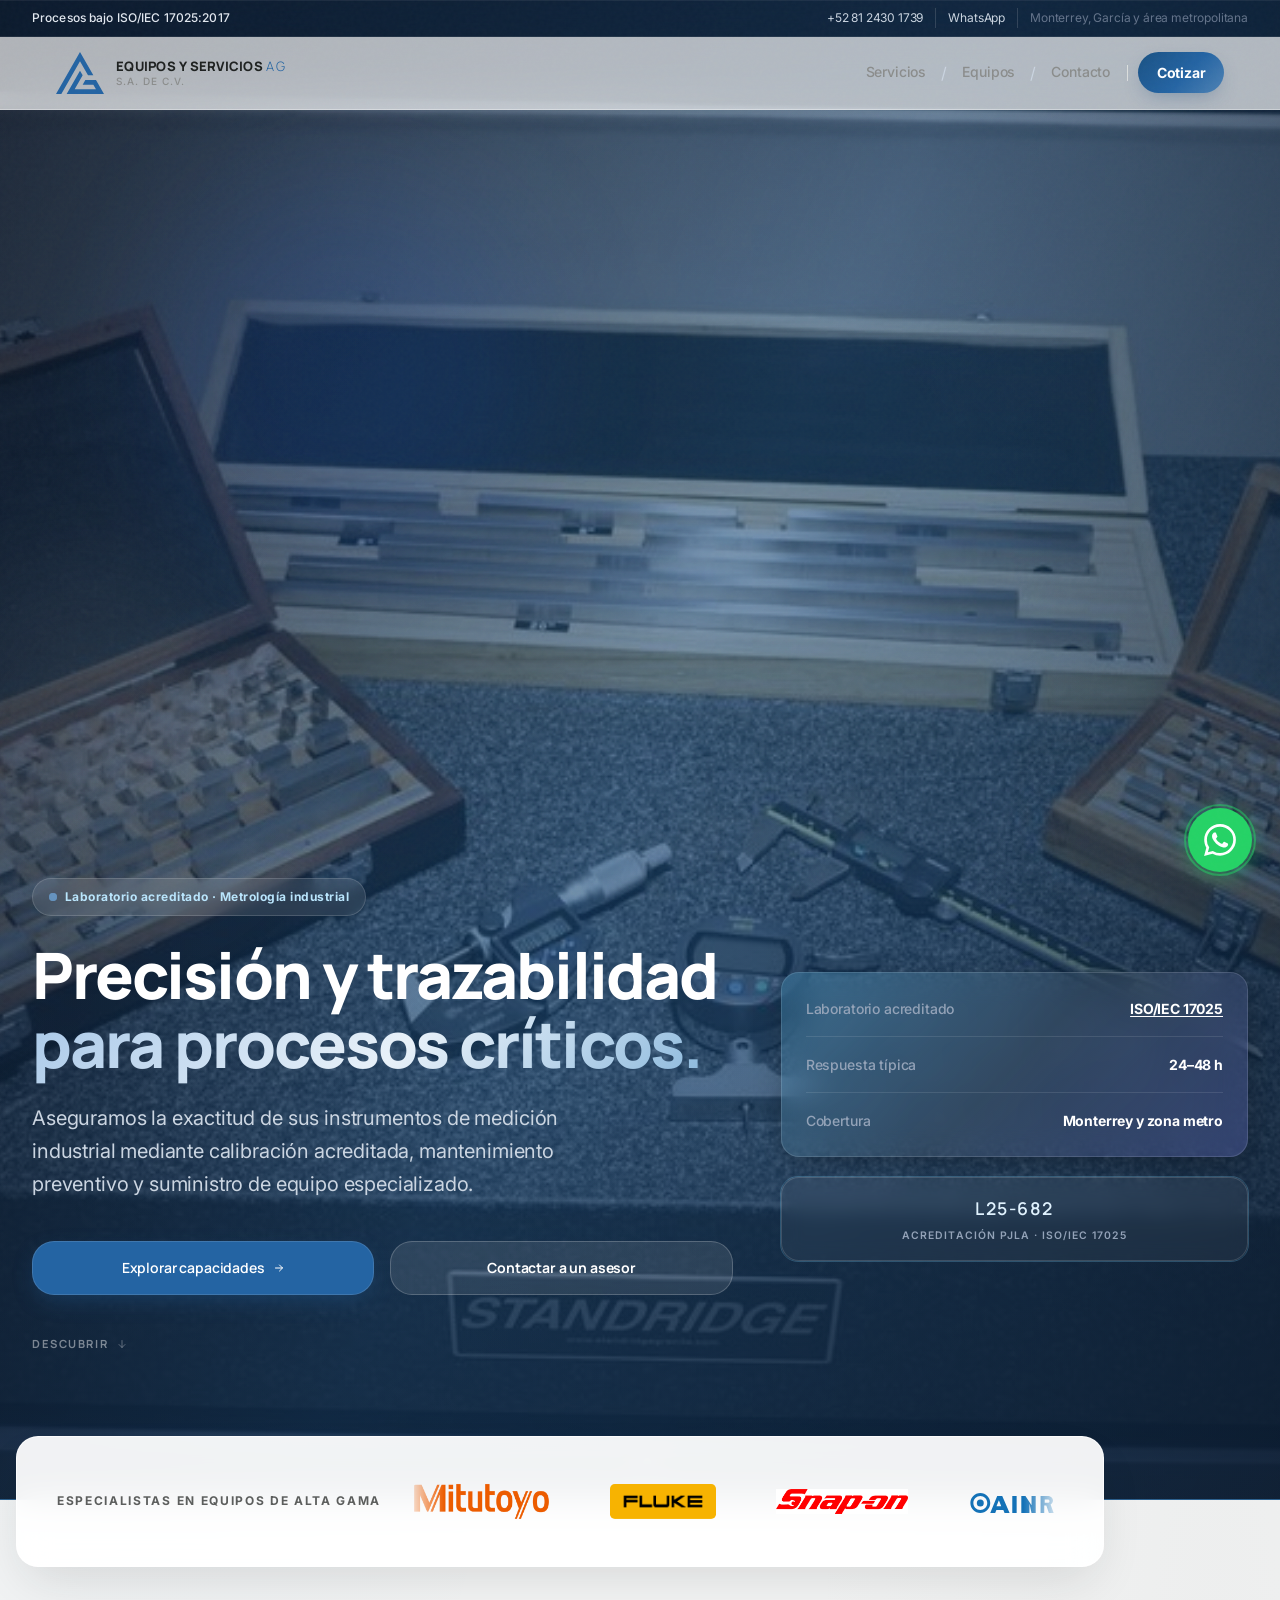
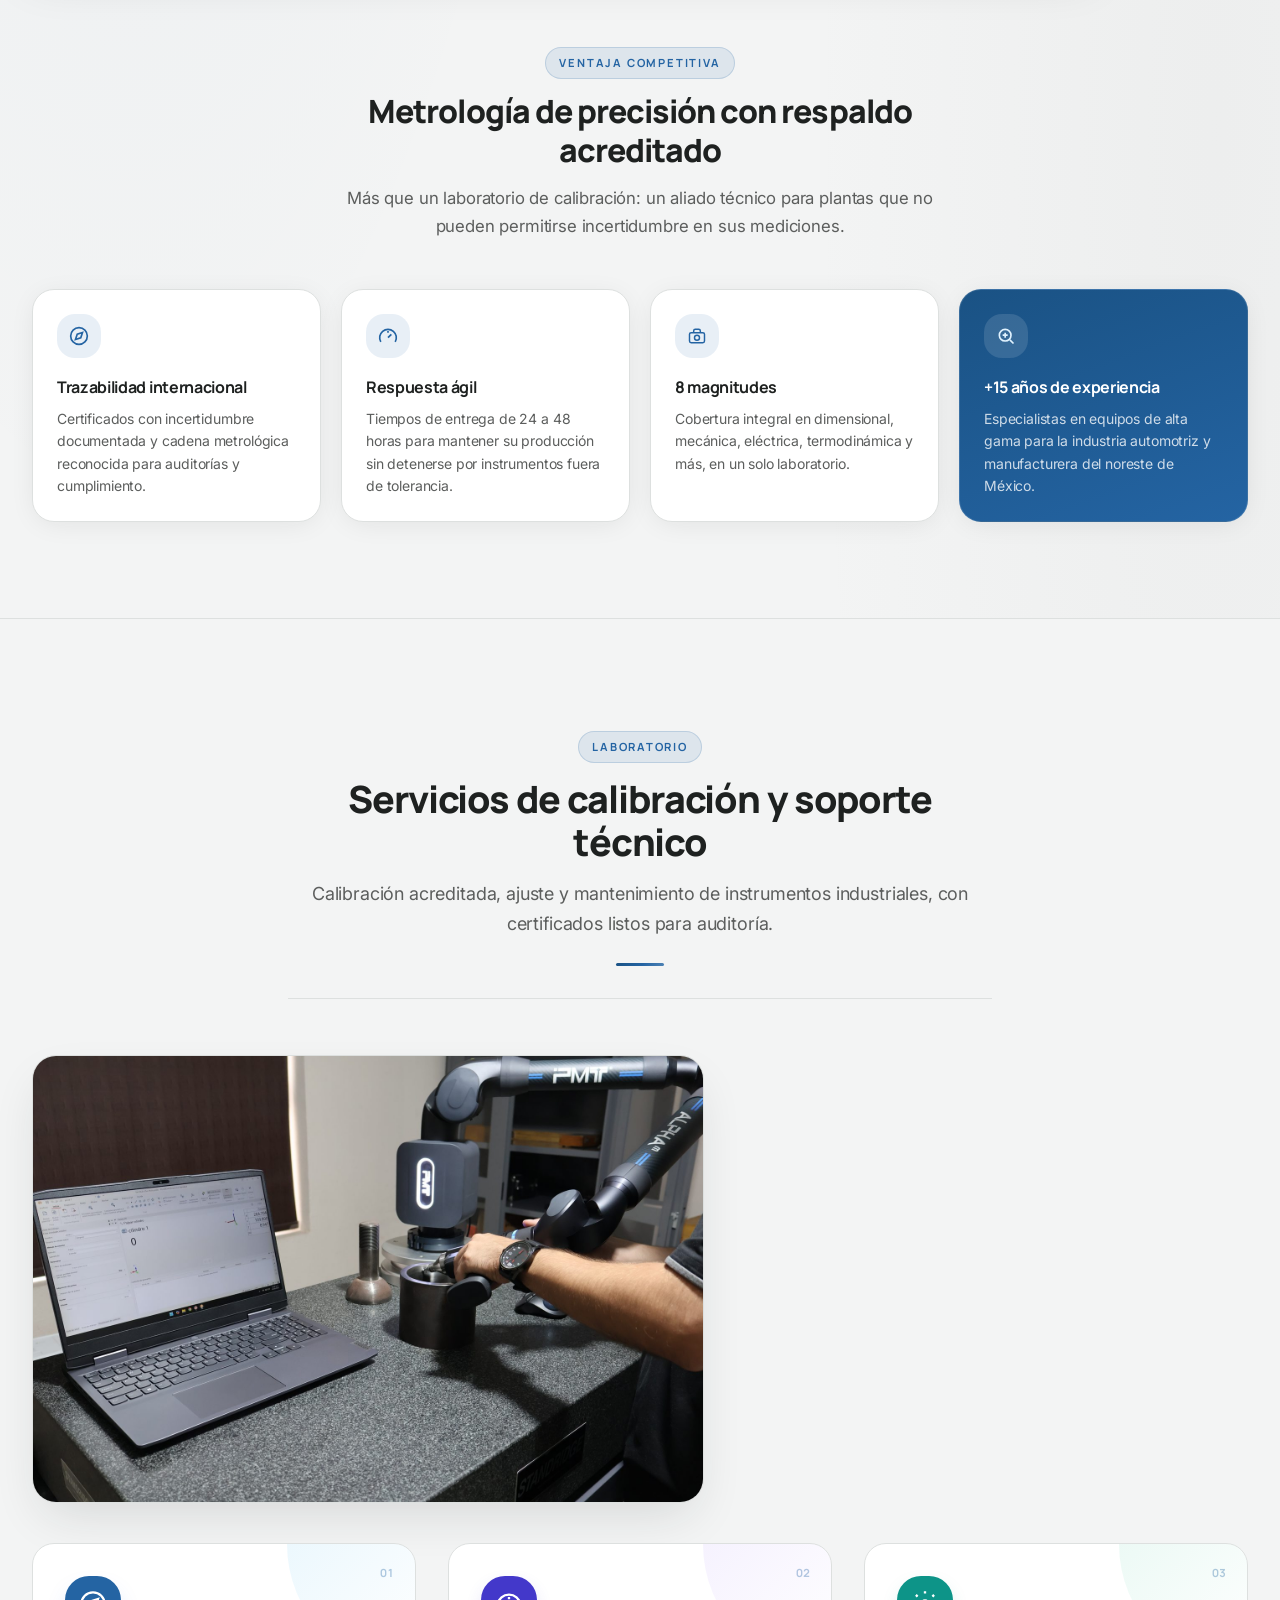
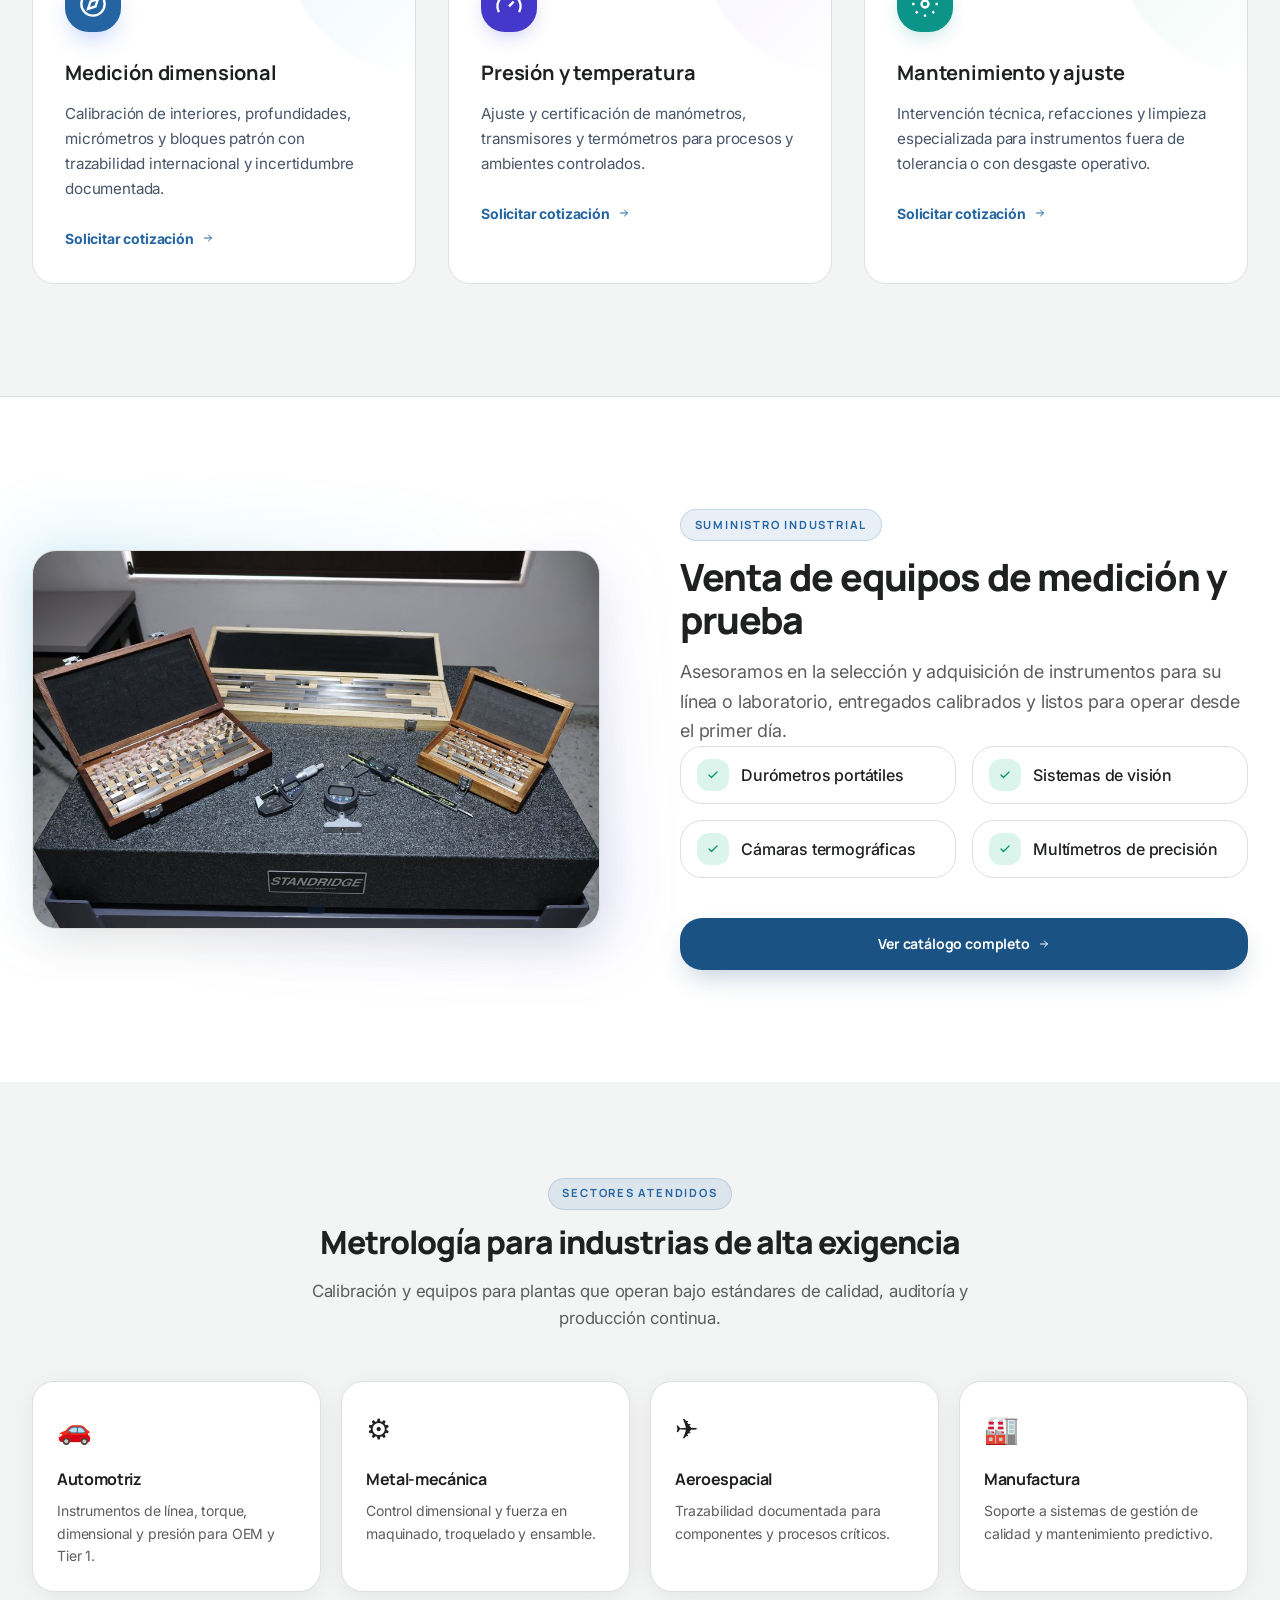
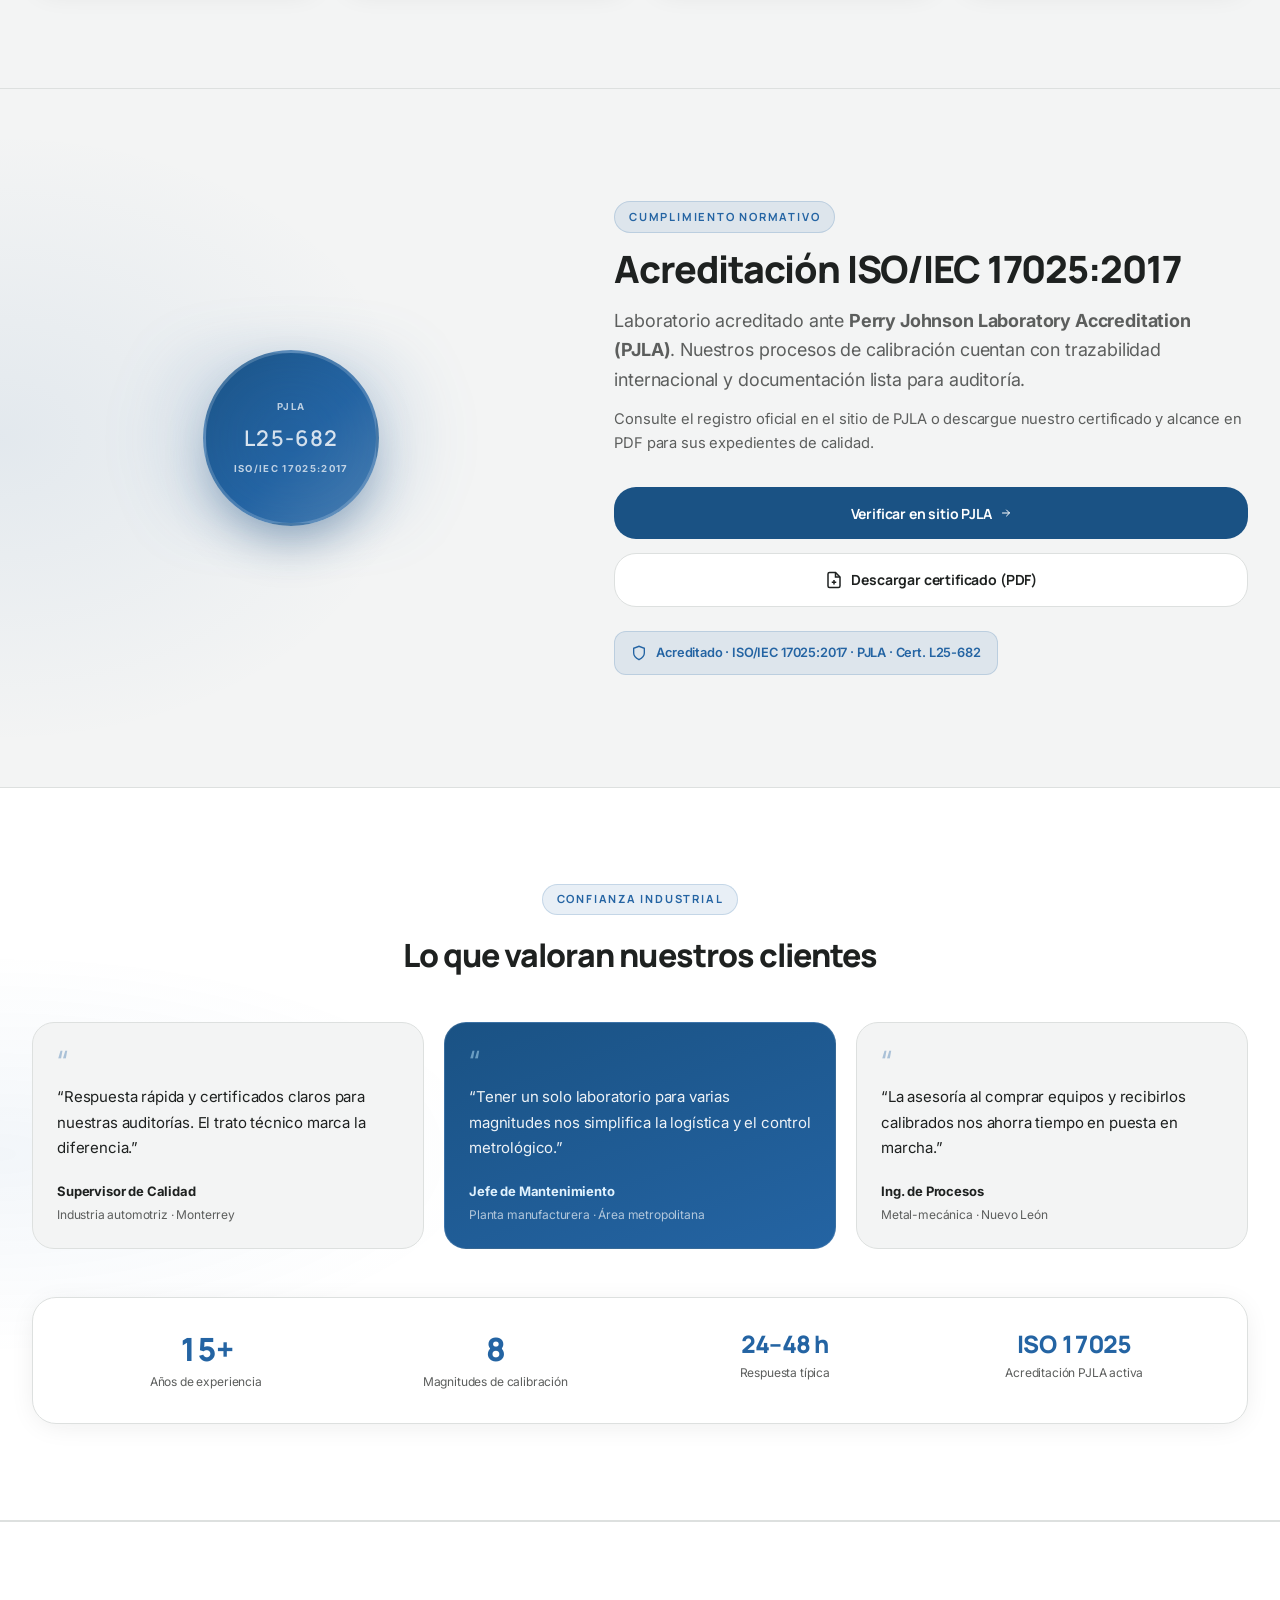
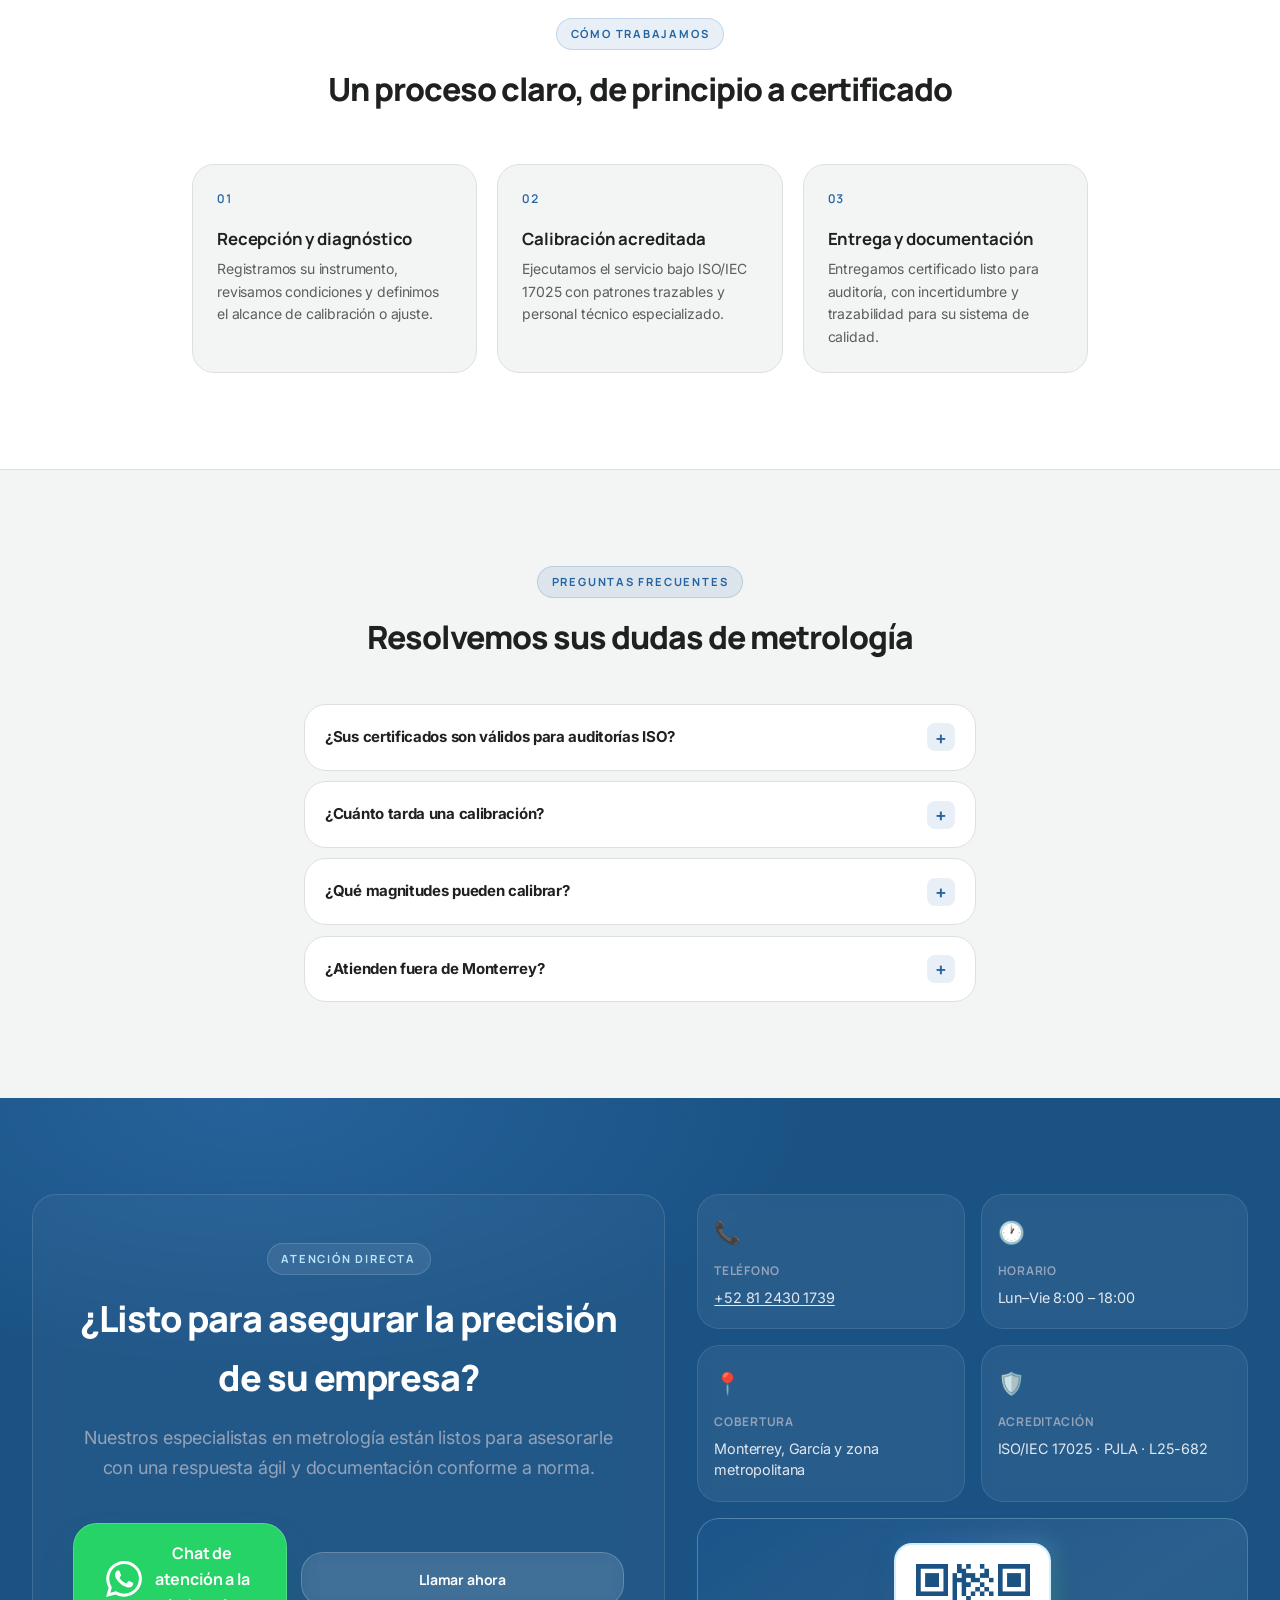
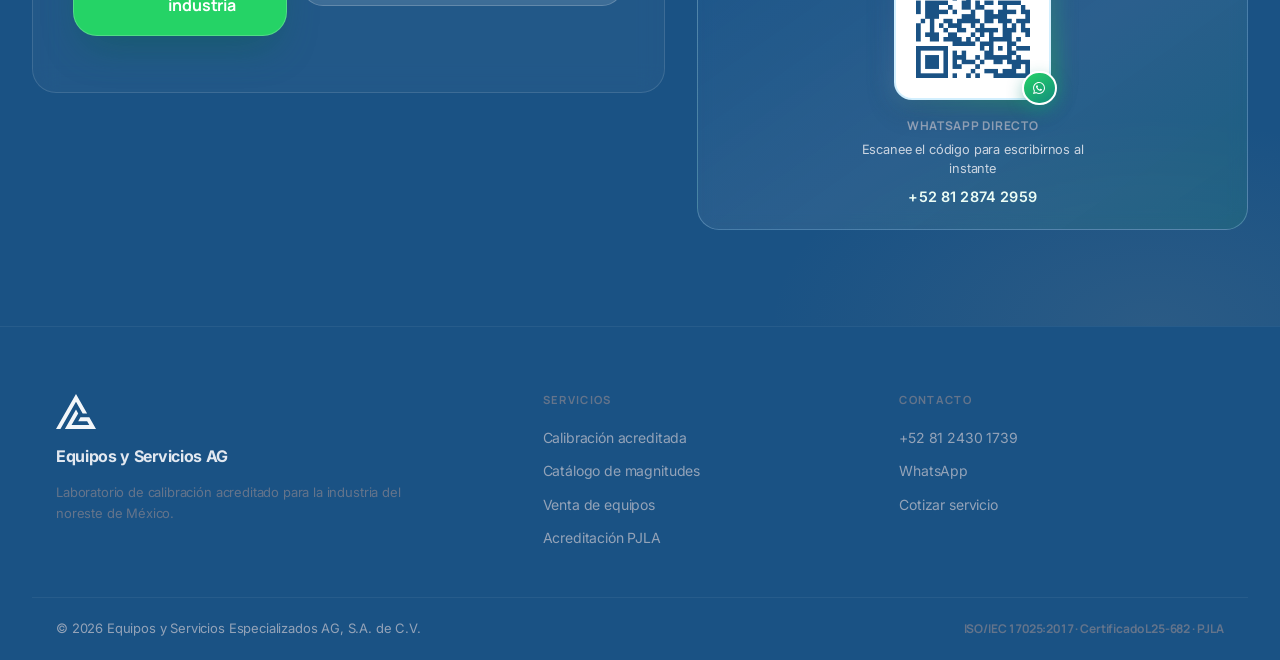
==== index.html @ 77340fb1 "Actualizar logos, QR y WhatsApp" ====
<!DOCTYPE html>
<html lang="es" style="scroll-behavior:smooth">
<head>
    <meta charset="UTF-8">
    <meta name="viewport" content="width=device-width, initial-scale=1.0">
    <title>Equipos y Servicios AG | Metrología Corporativa y Calibración</title>
    <meta name="description" content="Laboratorio de calibración acreditado ISO/IEC 17025 en Monterrey. Calibración dimensional, presión y temperatura, venta de equipos y portal certificados digitales.">
    <meta name="keywords" content="calibración, metrología, laboratorio, Monterrey, ISO 17025, instrumentos de medición">
    <meta name="author" content="Equipos y Servicios Especializados AG, S.A. de C.V.">
    <meta name="robots" content="index, follow">
    <!-- Canonical: reemplace YOUR_DOMAIN por su dominio de producción -->
    <!-- <link rel="canonical" href="https://YOUR_DOMAIN/"> -->

    <meta property="og:type" content="website">
    <meta property="og:locale" content="es_MX">
    <meta property="og:title" content="Equipos y Servicios AG | Metrología y Calibración Industrial">
    <meta property="og:description" content="Calibración con trazabilidad internacional, venta de equipos. Monterrey y zona metropolitana.">
    <meta property="og:url" content="https://YOUR_DOMAIN/">
    <meta property="og:site_name" content="Equipos y Servicios AG">
    <meta property="og:image" content="https://YOUR_DOMAIN/assets/logo/reduccion-color.svg">

    <meta name="twitter:card" content="summary">
    <meta name="twitter:title" content="Equipos y Servicios AG | Metrología Corporativa">
    <meta name="twitter:description" content="Laboratorio acreditado ISO/IEC 17025. Calibración, equipos de medición y portal digital para la industria.">
    <meta name="twitter:image" content="https://YOUR_DOMAIN/assets/logo/reduccion-color.svg">

    <link rel="icon" href="favicon.svg" type="image/svg+xml">
    <link rel="preconnect" href="https://fonts.googleapis.com">
    <link rel="preconnect" href="https://fonts.gstatic.com" crossorigin>
    <link href="https://fonts.googleapis.com/css2?family=Inter:wght@400;500;600;700&family=Manrope:wght@300;500;700;800&display=swap" rel="stylesheet">
    <link rel="stylesheet" href="styles.css">
    <style>
        /* ── Catálogo: tarjetas de navegación ── */
        .cat-nav-card {
            display: flex;
            flex-direction: column;
            align-items: center;
            gap: .5rem;
            padding: 1.25rem 1rem;
            background: #fff;
            border: 1px solid #d8e0ea;
            border-radius: .875rem;
            text-decoration: none;
            color: var(--text);
            font-weight: 600;
            font-size: .875rem;
            text-align: center;
            transition: border-color .2s, box-shadow .2s, transform .15s;
        }
        .cat-nav-card:hover {
            border-color: var(--ag-blue);
            box-shadow: 0 4px 20px rgba(36,100,163,.12);
            transform: translateY(-2px);
            color: var(--ag-blue);
        }
        .cat-nav-card__icon { font-size: 2rem; line-height: 1; }
        .cat-nav-card__label { line-height: 1.3; }
        .cat-detail-block {
            background: #fff;
            border-radius: 1.25rem;
            padding: 2rem;
            margin-bottom: 1.5rem;
            border: 1px solid #e2e8f0;
            scroll-margin-top: 90px;
            box-shadow: 0 2px 12px rgba(0,0,0,.06);
        }
        .cat-detail-block__header {
            display: flex;
            align-items: flex-start;
            gap: 1rem;
            margin-bottom: 1.5rem;
            padding-bottom: 1.25rem;
            border-bottom: 1px solid #f1f5f9;
        }
        .cat-detail-block__emoji { font-size: 2.2rem; line-height: 1; flex-shrink: 0; }
        .cat-detail-block__title {
            font-size: 1.35rem;
            font-weight: 700;
            color: var(--text);
            margin: 0 0 .25rem;
        }
        .cat-detail-block__sub {
            font-size: .9rem;
            color: #64748b;
            margin: 0;
            line-height: 1.5;
        }
        .cat-instruments-grid {
            display: grid;
            grid-template-columns: repeat(auto-fill, minmax(220px, 1fr));
            gap: .6rem;
            margin-bottom: 1.5rem;
        }
        .cat-instrument {
            background: #f8fafc;
            border: 1px solid #e2e8f0;
            border-radius: .6rem;
            padding: .6rem .9rem;
            font-size: .875rem;
            color: #334155;
            display: flex;
            align-items: center;
            gap: .5rem;
        }
        .cat-instrument::before {
            content: '';
            width: 7px;
            height: 7px;
            border-radius: 50%;
            background: #0284c7;
            flex-shrink: 0;
        }
        .cat-cta-btn {
            display: inline-flex;
            align-items: center;
            gap: .4rem;
            background: #0284c7;
            color: #fff;
            text-decoration: none;
            font-weight: 600;
            font-size: .875rem;
            padding: .6rem 1.2rem;
            border-radius: .6rem;
            transition: background .2s, transform .15s;
        }
        .cat-cta-btn:hover { background: #0369a1; transform: translateX(3px); }

        .hero__grid, .hero__orb--1, .hero__orb--2, .hero__inner { position: relative; z-index: 2; }

        @media (max-width: 600px) {
            .cat-instruments-grid { grid-template-columns: 1fr; }
            .cat-detail-block { padding: 1.25rem; }
        }
    </style>

    <!-- Configuración de acreditación (también en main.js): PJLA_SITIO_URL, ACREDITACION_PDF_URL -->

    <script type="application/ld+json">
    {
      "@context": "https://schema.org",
      "@type": "ProfessionalService",
      "name": "Equipos y Servicios Especializados AG, S.A. de C.V.",
      "alternateName": "Equipos y Servicios AG",
      "description": "Laboratorio de calibración y metrología industrial acreditado bajo ISO/IEC 17025:2017. Calibración dimensional, presión y temperatura, venta de equipos.",
      "url": "https://YOUR_DOMAIN/",
      "telephone": "+52-81-2430-1739",
      "image": "https://YOUR_DOMAIN/assets/logo/reduccion-color.svg",
      "priceRange": "$$",
      "areaServed": [
        { "@type": "City", "name": "Monterrey" },
        { "@type": "City", "name": "García" },
        { "@type": "AdministrativeArea", "name": "Área metropolitana de Monterrey" }
      ],
      "address": {
        "@type": "PostalAddress",
        "addressLocality": "Monterrey",
        "addressRegion": "Nuevo León",
        "addressCountry": "MX"
      },
      "openingHoursSpecification": [{
        "@type": "OpeningHoursSpecification",
        "dayOfWeek": ["Monday", "Tuesday", "Wednesday", "Thursday", "Friday"],
        "opens": "08:00",
        "closes": "18:00"
      }],
      "hasOfferCatalog": {
        "@type": "OfferCatalog",
        "name": "Servicios de metrología",
        "itemListElement": [
          { "@type": "Offer", "itemOffered": { "@type": "Service", "name": "Calibración dimensional" } },
          { "@type": "Offer", "itemOffered": { "@type": "Service", "name": "Calibración de presión y temperatura" } },
          { "@type": "Offer", "itemOffered": { "@type": "Service", "name": "Mantenimiento y ajuste de instrumentos" } },
          { "@type": "Offer", "itemOffered": { "@type": "Service", "name": "Venta de equipos de medición" } }
        ]
      },
      "knowsAbout": ["ISO/IEC 17025:2017", "metrología industrial", "calibración", "trazabilidad metrológica"]
    }
    </script>
</head>
<body>
    <a href="#contenido-principal" class="skip-link">Saltar al contenido principal</a>

    <svg xmlns="http://www.w3.org/2000/svg" style="display:none" aria-hidden="true">
        <symbol id="icon-arrow" viewBox="0 0 24 24" fill="none" stroke="currentColor" stroke-width="2" stroke-linecap="round" stroke-linejoin="round"><path d="M5 12h14M13 6l6 6-6 6"/></symbol>
        <symbol id="icon-close" viewBox="0 0 24 24" fill="none" stroke="currentColor" stroke-width="2" stroke-linecap="round"><path d="M6 6l12 12M18 6L6 18"/></symbol>
        <symbol id="icon-ruler" viewBox="0 0 24 24" fill="none" stroke="currentColor" stroke-width="2"><path d="M4 8V4h4M4 16v4h4M16 4h4v4M16 20h4v-4"/><path d="M4 12h16"/></symbol>
        <symbol id="icon-bolt" viewBox="0 0 24 24" fill="currentColor"><path d="M13 2L3 14h8l-1 8 10-12h-8l1-8z"/></symbol>
        <symbol id="icon-wrench" viewBox="0 0 24 24" fill="none" stroke="currentColor" stroke-width="2"><path d="M14.7 6.3a4 4 0 0 0-5.66 5.66l-6.1 6.1a2 2 0 1 0 2.83 2.83l6.1-6.1a4 4 0 0 0 5.66-5.66l-2.12 2.12-3.54-3.54 2.12-2.12z"/></symbol>
        <symbol id="icon-scope" viewBox="0 0 24 24" fill="none" stroke="currentColor" stroke-width="2"><circle cx="11" cy="11" r="7"/><path d="M21 21l-4.35-4.35M11 8v6M8 11h6"/></symbol>
        <symbol id="icon-compass" viewBox="0 0 24 24" fill="none" stroke="currentColor" stroke-width="2"><circle cx="12" cy="12" r="10"/><path d="M16.24 7.76l-2.12 6.36-6.36 2.12 2.12-6.36 6.36-2.12z"/></symbol>
        <symbol id="icon-gauge" viewBox="0 0 24 24" fill="none" stroke="currentColor" stroke-width="2"><path d="M12 14l4-4"/><path d="M3.34 19a10 10 0 1 1 17.32 0"/><path d="M12 6v2"/></symbol>
        <symbol id="icon-cog" viewBox="0 0 24 24" fill="none" stroke="currentColor" stroke-width="2"><circle cx="12" cy="12" r="3"/><path d="M12 1v2M12 21v2M4.22 4.22l1.42 1.42M18.36 18.36l1.42 1.42M1 12h2M21 12h2M4.22 19.78l1.42-1.42M18.36 5.64l1.42-1.42"/></symbol>
        <symbol id="icon-check" viewBox="0 0 24 24" fill="none" stroke="currentColor" stroke-width="2.5" stroke-linecap="round" stroke-linejoin="round"><path d="M20 6L9 17l-5-5"/></symbol>
        <symbol id="icon-cloud" viewBox="0 0 24 24" fill="none" stroke="currentColor" stroke-width="2"><path d="M18 10h-1.26A8 8 0 1 0 9 20h9a5 5 0 0 0 0-10z"/><path d="M12 14v4M10 16h4"/></symbol>
        <symbol id="icon-bell" viewBox="0 0 24 24" fill="none" stroke="currentColor" stroke-width="2"><path d="M18 8A6 6 0 0 0 6 8c0 7-3 9-3 9h18s-3-2-3-9"/><path d="M13.73 21a2 2 0 0 1-3.46 0"/></symbol>
        <symbol id="icon-users" viewBox="0 0 24 24" fill="none" stroke="currentColor" stroke-width="2"><path d="M17 21v-2a4 4 0 0 0-4-4H5a4 4 0 0 0-4 4v2"/><circle cx="9" cy="7" r="4"/><path d="M23 21v-2a4 4 0 0 0-3-3.87M16 3.13a4 4 0 0 1 0 7.75"/></symbol>
        <symbol id="icon-login" viewBox="0 0 24 24" fill="none" stroke="currentColor" stroke-width="2"><path d="M15 3h4a2 2 0 0 1 2 2v14a2 2 0 0 1-2 2h-4M10 17l5-5-5-5M15 12H3"/></symbol>
        <symbol id="icon-whatsapp" viewBox="0 0 24 24" fill="currentColor"><path d="M17.472 14.382c-.297-.149-1.758-.867-2.03-.967-.273-.099-.471-.148-.67.15-.197.297-.767.966-.94 1.164-.173.199-.347.223-.644.075-.297-.15-1.255-.463-2.39-1.475-.883-.788-1.48-1.761-1.653-2.059-.173-.297-.018-.458.13-.606.134-.133.298-.347.446-.52.149-.174.198-.298.298-.497.099-.198.05-.371-.025-.52-.075-.149-.669-1.612-.916-2.207-.242-.579-.487-.5-.669-.51-.173-.008-.371-.01-.57-.01-.198 0-.52.074-.792.372-.272.297-1.04 1.016-1.04 2.479 0 1.462 1.065 2.875 1.213 3.074.149.198 2.096 3.2 5.077 4.487.709.306 1.262.489 1.694.625.712.227 1.36.195 1.871.118.571-.085 1.758-.719 2.006-1.413.248-.694.248-1.289.173-1.413-.074-.124-.272-.198-.57-.347m-5.421 7.403h-.004a9.87 9.87 0 0 1-5.031-1.378l-.361-.214-3.741.982.998-3.648-.235-.374a9.86 9.86 0 0 1-1.51-5.26c.001-5.45 4.436-9.884 9.888-9.884 2.64 0 5.122 1.03 6.988 2.898a9.825 9.825 0 0 1 2.893 6.994c-.003 5.45-4.435 9.884-9.885 9.884m8.413-18.297A11.815 11.815 0 0 0 12.05 0C5.495 0 .16 5.335.157 11.892c0 2.096.547 4.142 1.588 5.945L.057 24l6.305-1.654a11.882 11.882 0 0 0 5.683 1.448h.005c6.554 0 11.89-5.335 11.893-11.893a11.821 11.821 0 0 0-3.48-8.413z"/></symbol>
        <symbol id="icon-equipment" viewBox="0 0 24 24" fill="none" stroke="currentColor" stroke-width="1.75"><rect x="3" y="8" width="18" height="12" rx="2"/><path d="M8 8V6a2 2 0 0 1 2-2h4a2 2 0 0 1 2 2v2"/><circle cx="12" cy="14" r="3"/></symbol>
    </svg>

    <header class="site-header" id="site-header">
    <div class="top-bar">
        <div class="top-bar__inner">
            <span class="top-bar__badge">Procesos bajo ISO/IEC 17025:2017</span>
            <div class="top-bar__meta">
                <a href="tel:+528124301739">+52 81 2430 1739</a>
                <a href="#" data-whatsapp>WhatsApp</a>
                <span class="top-bar__location">Monterrey, García y área metropolitana</span>
            </div>
        </div>
    </div>

    <nav class="site-nav" aria-label="Principal">
        <div class="site-nav__inner">
            <a href="#inicio" class="brand">
                <img src="assets/logo/isologo-color.svg" alt="Logo Equipos y Servicios AG" class="brand__logo" width="44" height="44" loading="eager">
                <span class="brand__text">
                    <span class="brand__name">Equipos y Servicios <span>AG</span></span>
                    <span class="brand__legal">S.A. DE C.V.</span>
                </span>
            </a>
            <div class="nav-links">
                <a href="#servicios" class="nav-pro-trigger">Servicios</a>
                <span class="nav-sep" aria-hidden="true">/</span>
                <a href="#equipos" class="nav-pro-trigger">Equipos</a>
                <span class="nav-sep" aria-hidden="true">/</span>
                <a href="#contacto" class="nav-pro-trigger">Contacto</a>
                <span class="nav-divider" aria-hidden="true"></span>
                <a href="#contacto" class="btn-nav-cta">Cotizar</a>
            </div>
        </div>
    </nav>
    </header>

    <div class="site-body">
    <main id="contenido-principal">
        <header id="inicio" class="hero">
            <div class="hero__grid" aria-hidden="true"></div>
            <div class="hero__orb hero__orb--1" aria-hidden="true"></div>
            <div class="hero__orb hero__orb--2" aria-hidden="true"></div>

            <!--
            ╔══════════════════════════════════════════════════════╗
            ║  CARRUSEL DEL INICIO — carpeta imagenes/hero/        ║
            ║  Agrega fotos ahí y una línea <img> por cada una     ║
            ║  Guía: imagenes/hero/LEEME.txt                       ║
            ║  Video (opcional): videos/laboratorio.mp4            ║
            ╚══════════════════════════════════════════════════════╝
            -->
            <div class="hero__media" aria-hidden="true">
                <div class="hero__carousel" data-interval="4500">
                    <img class="hero__slide is-active" src="imagenes/hero/01-laboratorio.jpg" alt="" decoding="async" fetchpriority="high">
                    <img class="hero__slide" src="imagenes/hero/02-equipos.jpg" alt="" decoding="async">
                </div>
                <video class="hero__media-video" src="videos/laboratorio.mp4" autoplay muted loop playsinline preload="none"></video>
                <div class="hero__media-scrim"></div>
                <div class="hero__media-vignette"></div>
                <div class="hero__carousel-dots" role="tablist" aria-label="Fotos del laboratorio"></div>
            </div>

            <div class="hero__inner">
                <div class="hero__content animate-hero">
                    <div class="hero__badge">
                        <span class="pulse-dot" aria-hidden="true"></span>
                        Laboratorio acreditado · Metrología industrial
                    </div>
                    <h1 class="hero__title">
                        Precisión y trazabilidad<br>
                        <span class="hero__title-accent">para procesos críticos.</span>
                    </h1>
                    <p class="hero__lead">
                        Aseguramos la exactitud de sus instrumentos de medición industrial mediante calibración acreditada, mantenimiento preventivo y suministro de equipo especializado.
                    </p>
                    <div class="hero__actions">
                        <a href="#servicios" class="btn btn--gradient btn--lg">
                            Explorar capacidades
                            <svg class="icon icon--sm" aria-hidden="true"><use href="#icon-arrow"/></svg>
                        </a>
                        <a href="#contacto" class="btn btn--ghost-light btn--lg">Contactar a un asesor</a>
                    </div>
                    <div class="hero__scroll" aria-hidden="true">
                        <span>Descubrir</span>
                        <svg class="icon icon--sm" aria-hidden="true"><use href="#icon-arrow"/></svg>
                    </div>
                </div>
                <aside class="hero__aside animate-hero" aria-label="Datos destacados del laboratorio">
                    <div class="hero-stats">
                        <dl>
                            <div class="hero-stats__row">
                                <dt>Laboratorio acreditado</dt>
                                <dd>
                                    <a href="#acreditacion" class="hero-stats__link">ISO/IEC 17025</a>
                                </dd>
                            </div>
                            <div class="hero-stats__row">
                                <dt>Respuesta típica</dt>
                                <dd class="hero-stats__accent">24–48 h</dd>
                            </div>
                            <div class="hero-stats__row">
                                <dt>Cobertura</dt>
                                <dd>Monterrey y zona metro</dd>
                            </div>
                        </dl>
                    </div>
                    <div class="hero-cert" aria-label="Certificado PJLA L25-682">
                        <span class="hero-cert__ring" aria-hidden="true"></span>
                        <span class="hero-cert__code">L25-682</span>
                        <span class="hero-cert__label">Acreditación PJLA · ISO/IEC 17025</span>
                    </div>
                </aside>
            </div>
        </header>

        <section class="trust-bar reveal" aria-label="Marcas con las que trabajamos">
            <p class="trust-bar__label">Especialistas en equipos de alta gama</p>
            <div class="trust-bar__marquee">
                <div class="trust-bar__brands-inner">
                    <div class="trust-bar__brands-track">
                    <div class="brand-chip">
                        <img src="assets/brands/mitutoyo.png" alt="Mitutoyo" class="brand-chip__logo brand-chip__logo--mitutoyo" width="148" height="40" loading="lazy" decoding="async">
                    </div>
                    <div class="brand-chip">
                        <img src="assets/brands/fluke.png" alt="Fluke" class="brand-chip__logo brand-chip__logo--fluke" width="120" height="36" loading="lazy" decoding="async">
                    </div>
                    <div class="brand-chip">
                        <img src="assets/brands/snap-on.png" alt="Snap-on" class="brand-chip__logo brand-chip__logo--snapon" width="132" height="36" loading="lazy" decoding="async">
                    </div>
                    <div class="brand-chip">
                        <img src="assets/brands/vision.svg" alt="Vision Engineering" class="brand-chip__logo brand-chip__logo--vision" width="110" height="28" loading="lazy" decoding="async">
                    </div>
                </div>
                <div class="trust-bar__brands-track" aria-hidden="true">
                    <div class="brand-chip">
                        <img src="assets/brands/mitutoyo.png" alt="" class="brand-chip__logo brand-chip__logo--mitutoyo" width="148" height="40" loading="lazy" decoding="async">
                    </div>
                    <div class="brand-chip">
                        <img src="assets/brands/fluke.png" alt="" class="brand-chip__logo brand-chip__logo--fluke" width="120" height="36" loading="lazy" decoding="async">
                    </div>
                    <div class="brand-chip">
                        <img src="assets/brands/snap-on.png" alt="" class="brand-chip__logo brand-chip__logo--snapon" width="132" height="36" loading="lazy" decoding="async">
                    </div>
                    <div class="brand-chip">
                        <img src="assets/brands/vision.svg" alt="" class="brand-chip__logo brand-chip__logo--vision" width="110" height="28" loading="lazy" decoding="async">
                    </div>
                </div>
                </div>
            </div>
        </section>

        <section class="pillars reveal" aria-label="Por qué elegirnos">
            <div class="pillars__inner">
                <header class="pillars__header">
                    <p class="section-eyebrow">Ventaja competitiva</p>
                    <h2 class="pillars__title">Metrología de precisión con respaldo acreditado</h2>
                    <p class="pillars__lead">Más que un laboratorio de calibración: un aliado técnico para plantas que no pueden permitirse incertidumbre en sus mediciones.</p>
                </header>
                <div class="pillars__grid stagger">
                    <article class="pillar-card">
                        <span class="pillar-card__icon" aria-hidden="true">
                            <svg class="icon icon--md"><use href="#icon-compass"/></svg>
                        </span>
                        <h3 class="pillar-card__title">Trazabilidad internacional</h3>
                        <p class="pillar-card__text">Certificados con incertidumbre documentada y cadena metrológica reconocida para auditorías y cumplimiento.</p>
                    </article>
                    <article class="pillar-card">
                        <span class="pillar-card__icon" aria-hidden="true">
                            <svg class="icon icon--md"><use href="#icon-gauge"/></svg>
                        </span>
                        <h3 class="pillar-card__title">Respuesta ágil</h3>
                        <p class="pillar-card__text">Tiempos de entrega de 24 a 48 horas para mantener su producción sin detenerse por instrumentos fuera de tolerancia.</p>
                    </article>
                    <article class="pillar-card">
                        <span class="pillar-card__icon" aria-hidden="true">
                            <svg class="icon icon--md"><use href="#icon-equipment"/></svg>
                        </span>
                        <h3 class="pillar-card__title">8 magnitudes</h3>
                        <p class="pillar-card__text">Cobertura integral en dimensional, mecánica, eléctrica, termodinámica y más, en un solo laboratorio.</p>
                    </article>
                    <article class="pillar-card pillar-card--accent">
                        <span class="pillar-card__icon" aria-hidden="true">
                            <svg class="icon icon--md"><use href="#icon-scope"/></svg>
                        </span>
                        <h3 class="pillar-card__title">+15 años de experiencia</h3>
                        <p class="pillar-card__text">Especialistas en equipos de alta gama para la industria automotriz y manufacturera del noreste de México.</p>
                    </article>
                </div>
            </div>
        </section>

        <section id="servicios" class="section section--muted reveal" aria-labelledby="titulo-servicios">
            <div class="section__inner">
                <header class="section-header">
                    <p class="section-eyebrow">Laboratorio</p>
                    <h2 id="titulo-servicios" class="section-title">Servicios de calibración y soporte técnico</h2>
                    <p class="section-desc">Calibración acreditada, ajuste y mantenimiento de instrumentos industriales, con certificados listos para auditoría.</p>
                </header>

                <!-- FOTO SERVICIOS → reemplaza el archivo imagenes/foto-servicios.jpg (mismo nombre) -->
                <div class="lab-photo-wrap">
                    <img src="imagenes/foto-servicios.jpg"
                         alt="Laboratorio de calibración Equipos y Servicios AG"
                         class="lab-photo"
                         width="1600"
                         height="1066"
                         loading="lazy"
                         decoding="async"
                         onerror="this.parentElement.style.display='none'">
                </div>

                <div class="cards-grid stagger">
                    <article class="service-card">
                        <span class="service-card__num" aria-hidden="true">01</span>
                        <div class="service-card__glow service-card__glow--sky" aria-hidden="true"></div>
                        <div class="service-card__icon service-card__icon--sky" aria-hidden="true">
                            <svg><use href="#icon-compass"/></svg>
                        </div>
                        <h3 class="service-card__title">Medición dimensional</h3>
                        <p class="service-card__text">Calibración de interiores, profundidades, micrómetros y bloques patrón con trazabilidad internacional y incertidumbre documentada.</p>
                        <a href="#contacto" class="service-card__link">
                            Solicitar cotización
                            <svg class="icon icon--sm" aria-hidden="true"><use href="#icon-arrow"/></svg>
                        </a>
                    </article>

                    <article class="service-card">
                        <span class="service-card__num" aria-hidden="true">02</span>
                        <div class="service-card__glow service-card__glow--violet" aria-hidden="true"></div>
                        <div class="service-card__icon service-card__icon--violet" aria-hidden="true">
                            <svg><use href="#icon-gauge"/></svg>
                        </div>
                        <h3 class="service-card__title">Presión y temperatura</h3>
                        <p class="service-card__text">Ajuste y certificación de manómetros, transmisores y termómetros para procesos y ambientes controlados.</p>
                        <a href="#contacto" class="service-card__link">
                            Solicitar cotización
                            <svg class="icon icon--sm" aria-hidden="true"><use href="#icon-arrow"/></svg>
                        </a>
                    </article>

                    <article class="service-card">
                        <span class="service-card__num" aria-hidden="true">03</span>
                        <div class="service-card__glow service-card__glow--emerald" aria-hidden="true"></div>
                        <div class="service-card__icon service-card__icon--emerald" aria-hidden="true">
                            <svg><use href="#icon-cog"/></svg>
                        </div>
                        <h3 class="service-card__title">Mantenimiento y ajuste</h3>
                        <p class="service-card__text">Intervención técnica, refacciones y limpieza especializada para instrumentos fuera de tolerancia o con desgaste operativo.</p>
                        <a href="#contacto" class="service-card__link">
                            Solicitar cotización
                            <svg class="icon icon--sm" aria-hidden="true"><use href="#icon-arrow"/></svg>
                        </a>
                    </article>
                </div>
            </div>
        </section>

        <section id="equipos" class="section section--white reveal" aria-labelledby="titulo-equipos">
            <div class="section__inner">
                <div class="split">
                    <div class="split__media">
                        <div class="media-frame">
                            <div class="media-frame__glow" aria-hidden="true"></div>
                            <!-- CARRUSEL EQUIPOS → fotos en imagenes/equipos/ (ver LEEME.txt) -->
                            <div class="equip-carousel" data-carousel="equip" data-interval="4000">
                                <img class="equip-carousel__slide is-active" src="imagenes/equipos/01-equipo.jpg" alt="Equipos de medición industrial" decoding="async" fetchpriority="low">
                                <img class="equip-carousel__slide" src="imagenes/equipos/02-equipo.jpg" alt="Instrumentos de medición" decoding="async">
                                <div class="equip-carousel__dots" role="tablist" aria-label="Galería de equipos"></div>
                                <div class="equipment-visual" role="img" aria-label="Instrumentos de medición industrial" hidden>
                                    <div class="equipment-visual__pattern" aria-hidden="true"></div>
                                    <div class="equipment-visual__content">
                                        <svg class="equipment-visual__icon" aria-hidden="true"><use href="#icon-equipment"/></svg>
                                        <span class="equipment-visual__label">Equipos de medición y prueba</span>
                                    </div>
                                </div>
                            </div>
                        </div>
                    </div>
                    <div class="split__content">
                        <p class="section-eyebrow">Suministro industrial</p>
                        <h2 id="titulo-equipos" class="section-title">Venta de equipos de medición y prueba</h2>
                        <p class="section-desc">
                            Asesoramos en la selección y adquisición de instrumentos para su línea o laboratorio, entregados calibrados y listos para operar desde el primer día.
                        </p>
                        <ul class="check-grid">
                            <li class="check-item">
                                <span class="check-item__icon" aria-hidden="true"><svg class="icon icon--sm"><use href="#icon-check"/></svg></span>
                                Durómetros portátiles
                            </li>
                            <li class="check-item">
                                <span class="check-item__icon" aria-hidden="true"><svg class="icon icon--sm"><use href="#icon-check"/></svg></span>
                                Sistemas de visión
                            </li>
                            <li class="check-item">
                                <span class="check-item__icon" aria-hidden="true"><svg class="icon icon--sm"><use href="#icon-check"/></svg></span>
                                Cámaras termográficas
                            </li>
                            <li class="check-item">
                                <span class="check-item__icon" aria-hidden="true"><svg class="icon icon--sm"><use href="#icon-check"/></svg></span>
                                Multímetros de precisión
                            </li>
                        </ul>
                        <div class="split__cta">
                            <a href="#catalogo" class="btn btn--dark btn--lg" data-open-catalog>
                                Ver catálogo completo
                                <svg class="icon icon--sm" aria-hidden="true"><use href="#icon-arrow"/></svg>
                            </a>
                        </div>
                    </div>
                </div>
            </div>
        </section>
        <!-- Sección Acreditación -->

        <section class="industries reveal" aria-labelledby="titulo-industrias">
            <div class="industries__inner">
                <header class="industries__header">
                    <p class="section-eyebrow">Sectores atendidos</p>
                    <h2 id="titulo-industrias" class="industries__title">Metrología para industrias de alta exigencia</h2>
                    <p class="industries__lead">Calibración y equipos para plantas que operan bajo estándares de calidad, auditoría y producción continua.</p>
                </header>
                <div class="industries__grid stagger">
                    <article class="industry-card">
                        <span class="industry-card__icon" aria-hidden="true">🚗</span>
                        <h3 class="industry-card__title">Automotriz</h3>
                        <p class="industry-card__text">Instrumentos de línea, torque, dimensional y presión para OEM y Tier 1.</p>
                    </article>
                    <article class="industry-card">
                        <span class="industry-card__icon" aria-hidden="true">⚙️</span>
                        <h3 class="industry-card__title">Metal-mecánica</h3>
                        <p class="industry-card__text">Control dimensional y fuerza en maquinado, troquelado y ensamble.</p>
                    </article>
                    <article class="industry-card">
                        <span class="industry-card__icon" aria-hidden="true">✈️</span>
                        <h3 class="industry-card__title">Aeroespacial</h3>
                        <p class="industry-card__text">Trazabilidad documentada para componentes y procesos críticos.</p>
                    </article>
                    <article class="industry-card">
                        <span class="industry-card__icon" aria-hidden="true">🏭</span>
                        <h3 class="industry-card__title">Manufactura</h3>
                        <p class="industry-card__text">Soporte a sistemas de gestión de calidad y mantenimiento predictivo.</p>
                    </article>
                </div>
            </div>
        </section>

        <section id="acreditacion" class="section section--accredit reveal" aria-labelledby="titulo-acreditacion">
            <div class="section__inner">
                <div class="accredit">
                    <div class="accredit__visual" aria-hidden="true">
                        <div class="accredit__seal">
                            <span class="accredit__seal-top">PJLA</span>
                            <span class="accredit__seal-code">L25-682</span>
                            <span class="accredit__seal-bottom">ISO/IEC 17025:2017</span>
                        </div>
                        <div class="accredit__glow"></div>
                    </div>
                    <div class="accredit__content">
                        <p class="section-eyebrow">Cumplimiento normativo</p>
                        <h2 id="titulo-acreditacion" class="section-title">Acreditación ISO/IEC 17025:2017</h2>
                        <p class="section-desc">Laboratorio acreditado ante <strong>Perry Johnson Laboratory Accreditation (PJLA)</strong>. Nuestros procesos de calibración cuentan con trazabilidad internacional y documentación lista para auditoría.</p>
                        <p class="accredit__note">Consulte el registro oficial en el sitio de PJLA o descargue nuestro certificado y alcance en PDF para sus expedientes de calidad.</p>
                        <div class="accredit__actions">
                            <a id="acreditacion-link-pjla" href="https://www.pjview.com/clients/pjl/pjla-accredited-labs.cfm?filterLaboratory=equipos+y+servicios&amp;filterCertStatus=Active&amp;OrderBy=company&amp;OldOrderBy=company&amp;PageNo=1" target="_blank" rel="noopener noreferrer" class="btn btn--primary btn--lg">
                                Verificar en sitio PJLA
                                <svg class="icon icon--sm" aria-hidden="true"><use href="#icon-arrow"/></svg>
                            </a>
                            <a id="acreditacion-link-pdf" href="[data-uri]" target="_blank" rel="noopener noreferrer" class="btn btn--outline btn--lg">
                                <svg viewBox="0 0 24 24" fill="none" stroke="currentColor" stroke-width="2" width="18" height="18" aria-hidden="true"><path d="M14 2H6a2 2 0 0 0-2 2v16a2 2 0 0 0 2 2h12a2 2 0 0 0 2-2V8z"/><polyline points="14 2 14 8 20 8"/><line x1="12" y1="18" x2="12" y2="12"/><line x1="9" y1="15" x2="15" y2="15"/></svg>
                                Descargar certificado (PDF)
                            </a>
                        </div>
                        <div class="accredit__badge">
                            <svg viewBox="0 0 24 24" fill="none" stroke="currentColor" stroke-width="2" width="16" height="16" aria-hidden="true"><path d="M12 22s8-4 8-10V5l-8-3-8 3v7c0 6 8 10 8 10z"/></svg>
                            <span>Acreditado · ISO/IEC 17025:2017 · PJLA · Cert. L25-682</span>
                        </div>
                    </div>
                </div>
            </div>
        </section>



        <section class="testimonials reveal" aria-labelledby="titulo-testimonios">
            <div class="testimonials__inner">
                <header class="testimonials__header">
                    <p class="section-eyebrow">Confianza industrial</p>
                    <h2 id="titulo-testimonios" class="testimonials__title">Lo que valoran nuestros clientes</h2>
                </header>
                <div class="testimonials__grid stagger">
                    <blockquote class="quote-card">
                        <p class="quote-card__text">“Respuesta rápida y certificados claros para nuestras auditorías. El trato técnico marca la diferencia.”</p>
                        <footer class="quote-card__author">
                            <span class="quote-card__name">Supervisor de Calidad</span>
                            <span class="quote-card__role">Industria automotriz · Monterrey</span>
                        </footer>
                    </blockquote>
                    <blockquote class="quote-card quote-card--featured">
                        <p class="quote-card__text">“Tener un solo laboratorio para varias magnitudes nos simplifica la logística y el control metrológico.”</p>
                        <footer class="quote-card__author">
                            <span class="quote-card__name">Jefe de Mantenimiento</span>
                            <span class="quote-card__role">Planta manufacturera · Área metropolitana</span>
                        </footer>
                    </blockquote>
                    <blockquote class="quote-card">
                        <p class="quote-card__text">“La asesoría al comprar equipos y recibirlos calibrados nos ahorra tiempo en puesta en marcha.”</p>
                        <footer class="quote-card__author">
                            <span class="quote-card__name">Ing. de Procesos</span>
                            <span class="quote-card__role">Metal-mecánica · Nuevo León</span>
                        </footer>
                    </blockquote>
                </div>
                <div class="trust-metrics reveal" aria-label="Indicadores de confianza">
                    <div class="trust-metrics__item">
                        <span class="trust-metrics__value" data-count="15" data-suffix="+">0</span>
                        <span class="trust-metrics__label">Años de experiencia</span>
                    </div>
                    <div class="trust-metrics__item">
                        <span class="trust-metrics__value" data-count="8">0</span>
                        <span class="trust-metrics__label">Magnitudes de calibración</span>
                    </div>
                    <div class="trust-metrics__item">
                        <span class="trust-metrics__value trust-metrics__value--text">24–48 h</span>
                        <span class="trust-metrics__label">Respuesta típica</span>
                    </div>
                    <div class="trust-metrics__item">
                        <span class="trust-metrics__value trust-metrics__value--text">ISO 17025</span>
                        <span class="trust-metrics__label">Acreditación PJLA activa</span>
                    </div>
                </div>
            </div>
        </section>

        <section class="process reveal" aria-labelledby="titulo-proceso">
            <div class="process__inner">
                <header class="process__header">
                    <p class="section-eyebrow">Cómo trabajamos</p>
                    <h2 id="titulo-proceso" class="process__title">Un proceso claro, de principio a certificado</h2>
                </header>
                <ol class="process__steps stagger">
                    <li class="process-step">
                        <span class="process-step__num">01</span>
                        <div>
                            <h3 class="process-step__title">Recepción y diagnóstico</h3>
                            <p class="process-step__text">Registramos su instrumento, revisamos condiciones y definimos el alcance de calibración o ajuste.</p>
                        </div>
                    </li>
                    <li class="process-step">
                        <span class="process-step__num">02</span>
                        <div>
                            <h3 class="process-step__title">Calibración acreditada</h3>
                            <p class="process-step__text">Ejecutamos el servicio bajo ISO/IEC 17025 con patrones trazables y personal técnico especializado.</p>
                        </div>
                    </li>
                    <li class="process-step">
                        <span class="process-step__num">03</span>
                        <div>
                            <h3 class="process-step__title">Entrega y documentación</h3>
                            <p class="process-step__text">Entregamos certificado listo para auditoría, con incertidumbre y trazabilidad para su sistema de calidad.</p>
                        </div>
                    </li>
                </ol>
            </div>
        </section>


        <section class="faq reveal" aria-labelledby="titulo-faq">
            <div class="faq__inner">
                <header class="faq__header">
                    <p class="section-eyebrow">Preguntas frecuentes</p>
                    <h2 id="titulo-faq" class="faq__title">Resolvemos sus dudas de metrología</h2>
                </header>
                <div class="faq__list">
                    <details class="faq__item">
                        <summary class="faq__question">¿Sus certificados son válidos para auditorías ISO?</summary>
                        <p class="faq__answer">Sí. Emitimos certificados bajo acreditación ISO/IEC 17025:2017 con trazabilidad internacional, incertidumbre documentada y alcance acreditado ante PJLA.</p>
                    </details>
                    <details class="faq__item">
                        <summary class="faq__question">¿Cuánto tarda una calibración?</summary>
                        <p class="faq__answer">La respuesta típica es de 24 a 48 horas según magnitud, carga de trabajo y complejidad del instrumento. Consulte disponibilidad por WhatsApp o teléfono.</p>
                    </details>
                    <details class="faq__item">
                        <summary class="faq__question">¿Qué magnitudes pueden calibrar?</summary>
                        <p class="faq__answer">Dimensional, mecánica, acústica, eléctrica, termodinámica, química, masa y fuerza, tiempo y frecuencia. Vea el catálogo completo en la sección Equipos.</p>
                    </details>
                    <details class="faq__item">
                        <summary class="faq__question">¿Atienden fuera de Monterrey?</summary>
                        <p class="faq__answer">Sí. Damos servicio en Monterrey, García y zona metropolitana. Para otras ubicaciones, cotice logística y alcance con nuestro equipo.</p>
                    </details>
                </div>
            </div>
        </section>

        <section id="contacto" class="section section--contact reveal" aria-labelledby="titulo-contacto">
            <div class="section__inner">
                <div class="contact-layout">
                    <div class="contact-panel">
                        <p class="section-eyebrow section-eyebrow--light">Atención directa</p>
                        <h2 id="titulo-contacto" class="contact-title">¿Listo para asegurar la precisión de su empresa?</h2>
                        <p class="contact-desc">Nuestros especialistas en metrología están listos para asesorarle con una respuesta ágil y documentación conforme a norma.</p>
                        <div class="contact-panel__actions">
                            <a href="#" data-whatsapp class="btn btn--wa-lg">
                                <svg class="icon icon--xl" aria-hidden="true"><use href="#icon-whatsapp"/></svg>
                                Chat de atención a la industria
                            </a>
                            <a href="tel:+528124301739" class="btn btn--ghost-light btn--lg">Llamar ahora</a>
                        </div>
                    </div>
                    <div class="contact-cards stagger">
                        <article class="contact-card">
                            <span class="contact-card__icon" aria-hidden="true">📞</span>
                            <h3 class="contact-card__title">Teléfono</h3>
                            <p class="contact-card__text"><a href="tel:+528124301739">+52 81 2430 1739</a></p>
                        </article>
                        <article class="contact-card">
                            <span class="contact-card__icon" aria-hidden="true">🕐</span>
                            <h3 class="contact-card__title">Horario</h3>
                            <p class="contact-card__text">Lun–Vie 8:00 – 18:00</p>
                        </article>
                        <article class="contact-card">
                            <span class="contact-card__icon" aria-hidden="true">📍</span>
                            <h3 class="contact-card__title">Cobertura</h3>
                            <p class="contact-card__text">Monterrey, García y zona metropolitana</p>
                        </article>
                        <article class="contact-card">
                            <span class="contact-card__icon" aria-hidden="true">🛡️</span>
                            <h3 class="contact-card__title">Acreditación</h3>
                            <p class="contact-card__text">ISO/IEC 17025 · PJLA · L25-682</p>
                        </article>
                        <article class="contact-card contact-card--qr">
                            <div class="contact-qr-wrap">
                                <a href="#" data-whatsapp class="contact-qr" aria-label="Escanear código QR o abrir WhatsApp +52 81 2874 2959">
                                    <span class="contact-qr__glow" aria-hidden="true"></span>
                                    <span class="contact-qr__frame">
                                        <img src="assets/whatsapp-qr.png" alt="" class="contact-qr__img" width="132" height="132" loading="lazy" decoding="async">
                                    </span>
                                    <span class="contact-qr__badge" aria-hidden="true">
                                        <svg class="icon icon--sm"><use href="#icon-whatsapp"/></svg>
                                    </span>
                                </a>
                                <h3 class="contact-card__title">WhatsApp directo</h3>
                                <p class="contact-qr__hint">Escanee el código para escribirnos al instante</p>
                                <p class="contact-card__text contact-qr__number"><a href="#" data-whatsapp>+52 81 2874 2959</a></p>
                            </div>
                        </article>
                    </div>
                </div>
            </div>
        </section>

    </main>

    <div id="catalogo-view" class="catalog-view" aria-hidden="true">
        <div class="catalog-view__toolbar">
            <button type="button" class="catalog-view__back" data-close-catalog>
                <svg class="icon icon--sm" aria-hidden="true"><use href="#icon-arrow"/></svg>
                Volver al sitio
            </button>
            <span class="catalog-view__toolbar-label">Catálogo de calibración</span>
        </div>
<!-- HERO -->
    <div class="catalog-view__hero">
        <p class="catalog-view__hero-eyebrow">Acreditado ISO/IEC 17025:2017 · PJLA</p>
        <h1 class="catalog-view__hero-title">Catálogo de Calibración</h1>
        <p class="catalog-view__hero-desc">Selecciona una magnitud para ver todos los instrumentos y equipos que calibramos en esa área con trazabilidad internacional.</p>
    </div>

    <!-- NAV RÁPIDO -->
    <div class="catalog-view__quick-nav">
        <a href="#dimensional" class="catalog-view__qcard"><span class="catalog-view__qcard-icon">📐</span>Dimensional</a>
        <a href="#mecanica"    class="catalog-view__qcard"><span class="catalog-view__qcard-icon">⚙️</span>Mecánica</a>
        <a href="#acustica"    class="catalog-view__qcard"><span class="catalog-view__qcard-icon">🔊</span>Acústica</a>
        <a href="#electrica"   class="catalog-view__qcard"><span class="catalog-view__qcard-icon">⚡</span>Eléctrica</a>
        <a href="#termodinamica" class="catalog-view__qcard"><span class="catalog-view__qcard-icon">🌡️</span>Termodinámica</a>
        <a href="#quimica"     class="catalog-view__qcard"><span class="catalog-view__qcard-icon">🧪</span>Química</a>
        <a href="#masa"        class="catalog-view__qcard"><span class="catalog-view__qcard-icon">⚖️</span>Masa y Fuerza</a>
        <a href="#tiempo"      class="catalog-view__qcard"><span class="catalog-view__qcard-icon">⏱️</span>Tiempo y Frecuencia</a>
    </div>

    <!-- CONTENIDO -->
    <div class="catalog-view__content">

        <!-- DIMENSIONAL -->
        <div id="dimensional" class="catalog-view__block">
            <div class="catalog-view__block-header">
                <span class="catalog-view__block-emoji">📐</span>
                <div>
                    <h2 class="catalog-view__block-title">Dimensional</h2>
                    <p class="catalog-view__block-sub">Medición de longitudes, ángulos y geometría de piezas e instrumentos industriales</p>
                </div>
            </div>
            <div class="catalog-view__grid">
                <div class="catalog-view__item">Vernier / Calibrador</div>
                <div class="catalog-view__item">Micrómetro exterior</div>
                <div class="catalog-view__item">Micrómetro de profundidad</div>
                <div class="catalog-view__item">Altímetro / Altura gauge</div>
                <div class="catalog-view__item">Reglas metálicas</div>
                <div class="catalog-view__item">Flexómetro</div>
                <div class="catalog-view__item">Calibres de pasador (Pin Gages)</div>
                <div class="catalog-view__item">Indicador de carátula</div>
                <div class="catalog-view__item">Goniómetro / Angulómetro</div>
                <div class="catalog-view__item">Comparador óptico (X/Y/angularidad)</div>
                <div class="catalog-view__item">Microscopio (linealidad X/Y)</div>
                <div class="catalog-view__item">Sistema de visión (X/Y/angularidad)</div>
                <div class="catalog-view__item">Galgas de láminas (Feeler Gauges)</div>
                <div class="catalog-view__item">Placas de superficie</div>
                <div class="catalog-view__item">Calibre de rosca (Thread Plug Gage)</div>
                <div class="catalog-view__item">Rugosímetro (Ra)</div>
                <div class="catalog-view__item">Medidor de espesores (recubrimiento)</div>
                <div class="catalog-view__item">Medidor de espesores (ultrasónico)</div>
            </div>
            <a href="#contacto" data-close-catalog class="catalog-view__cta">Cotizar calibración dimensional →</a>
        </div>

        <!-- MECÁNICA -->
        <div id="mecanica" class="catalog-view__block">
            <div class="catalog-view__block-header">
                <span class="catalog-view__block-emoji">⚙️</span>
                <div>
                    <h2 class="catalog-view__block-title">Mecánica</h2>
                    <p class="catalog-view__block-sub">Presión, torque y flujo en instrumentos y sistemas industriales</p>
                </div>
            </div>
            <div class="catalog-view__grid">
                <div class="catalog-view__item">Manómetro de presión (0–750 psi)</div>
                <div class="catalog-view__item">Manómetro de presión (0–10 000 psi)</div>
                <div class="catalog-view__item">Transductor de presión</div>
                <div class="catalog-view__item">Manómetro de vacío / presión combinada</div>
                <div class="catalog-view__item">Torquímetro (sentido horario y antihorario)</div>
                <div class="catalog-view__item">Analizador de torque (0.5–1 355 N·m)</div>
                <div class="catalog-view__item">Medidor de flujo (gas, 0.5–50 L/min)</div>
            </div>
            <a href="#contacto" data-close-catalog class="catalog-view__cta">Cotizar calibración mecánica →</a>
        </div>

        <!-- ACÚSTICA -->
        <div id="acustica" class="catalog-view__block">
            <div class="catalog-view__block-header">
                <span class="catalog-view__block-emoji">🔊</span>
                <div>
                    <h2 class="catalog-view__block-title">Acústica</h2>
                    <p class="catalog-view__block-sub">Medición de nivel de presión sonora para control de ruido industrial y ambiental</p>
                </div>
            </div>
            <div class="catalog-view__grid">
                <div class="catalog-view__item">Sonómetro (94 dB @ 1 000 Hz)</div>
                <div class="catalog-view__item">Sonómetro (104 dB @ 1 000 Hz)</div>
                <div class="catalog-view__item">Sonómetro (114 dB @ 1 000 Hz)</div>
            </div>
            <a href="#contacto" data-close-catalog class="catalog-view__cta">Cotizar calibración acústica →</a>
        </div>

        <!-- ELÉCTRICA -->
        <div id="electrica" class="catalog-view__block">
            <div class="catalog-view__block-header">
                <span class="catalog-view__block-emoji">⚡</span>
                <div>
                    <h2 class="catalog-view__block-title">Eléctrica</h2>
                    <p class="catalog-view__block-sub">Voltaje, corriente, resistencia, capacitancia, inductancia y temperatura por simulación eléctrica</p>
                </div>
            </div>
            <div class="catalog-view__grid">
                <div class="catalog-view__item">Medidor de corriente DC (4–20 mA)</div>
                <div class="catalog-view__item">Medidor de voltaje DC</div>
                <div class="catalog-view__item">Medidor de voltaje AC</div>
                <div class="catalog-view__item">Medidor de resistencia (0.1 Ω – 1 GΩ)</div>
                <div class="catalog-view__item">Medidor de capacitancia</div>
                <div class="catalog-view__item">Medidor de inductancia (10–1 000 mH)</div>
                <div class="catalog-view__item">Fuente de voltaje DC y AC</div>
                <div class="catalog-view__item">Fuente de corriente DC y AC</div>
                <div class="catalog-view__item">Derivador de corriente (Shunt)</div>
                <div class="catalog-view__item">Hipot AC y DC (1–40 kV)</div>
                <div class="catalog-view__item">Megóhmetro</div>
                <div class="catalog-view__item">Simulador / Indicador RTD 100 Ω</div>
                <div class="catalog-view__item">Simulador termopar Tipo E, J, K, R, T</div>
                <div class="catalog-view__item">Controlador de temperatura (indicación)</div>
            </div>
            <a href="#contacto" data-close-catalog class="catalog-view__cta">Cotizar calibración eléctrica →</a>
        </div>

        <!-- TERMODINÁMICA -->
        <div id="termodinamica" class="catalog-view__block">
            <div class="catalog-view__block-header">
                <span class="catalog-view__block-emoji">🌡️</span>
                <div>
                    <h2 class="catalog-view__block-title">Termodinámica</h2>
                    <p class="catalog-view__block-sub">Temperatura, humedad y condiciones ambientales en equipos de proceso e inspección</p>
                </div>
            </div>
            <div class="catalog-view__grid">
                <div class="catalog-view__item">Hornos, estufas y muflas (50–1 200 °C)</div>
                <div class="catalog-view__item">Enfriadores, incubadoras y refrigeradores (−140–50 °C)</div>
                <div class="catalog-view__item">Termohigrómetro (humedad 30–90 % HR)</div>
                <div class="catalog-view__item">Termohigrómetro (temperatura 23–50 °C)</div>
                <div class="catalog-view__item">Termómetro infrarrojo / pirómetro (10–400 °C)</div>
            </div>
            <a href="#contacto" data-close-catalog class="catalog-view__cta">Cotizar calibración termodinámica →</a>
        </div>

        <!-- QUÍMICA -->
        <div id="quimica" class="catalog-view__block">
            <div class="catalog-view__block-header">
                <span class="catalog-view__block-emoji">🧪</span>
                <div>
                    <h2 class="catalog-view__block-title">Química</h2>
                    <p class="catalog-view__block-sub">Parámetros de calidad del agua y procesos químicos industriales</p>
                </div>
            </div>
            <div class="catalog-view__grid">
                <div class="catalog-view__item">Potenciómetro / pH-metro (4, 7 y 10 pH)</div>
                <div class="catalog-view__item">Conductímetro (84 µS)</div>
                <div class="catalog-view__item">Conductímetro (1 413 µS)</div>
                <div class="catalog-view__item">Conductímetro (12 880 µS)</div>
            </div>
            <a href="#contacto" data-close-catalog class="catalog-view__cta">Cotizar calibración química →</a>
        </div>

        <!-- MASA Y FUERZA -->
        <div id="masa" class="catalog-view__block">
            <div class="catalog-view__block-header">
                <span class="catalog-view__block-emoji">⚖️</span>
                <div>
                    <h2 class="catalog-view__block-title">Masa, Fuerza y Pesaje</h2>
                    <p class="catalog-view__block-sub">Básculas, balanzas y equipos de fuerza para líneas de producción y laboratorio</p>
                </div>
            </div>
            <div class="catalog-view__grid">
                <div class="catalog-view__item">Báscula (5–20 kg, res. 0.0005 g)</div>
                <div class="catalog-view__item">Báscula (5–200 kg)</div>
                <div class="catalog-view__item">Báscula de plataforma (200–500 kg)</div>
                <div class="catalog-view__item">Balanza analítica (1 g–2 100 g)</div>
                <div class="catalog-view__item">Celda de carga compresión/tensión (29–294 kN)</div>
                <div class="catalog-view__item">Instrumento de fuerza compresión/tensión</div>
            </div>
            <a href="#contacto" data-close-catalog class="catalog-view__cta">Cotizar calibración de masa y fuerza →</a>
        </div>

        <!-- TIEMPO Y FRECUENCIA -->
        <div id="tiempo" class="catalog-view__block">
            <div class="catalog-view__block-header">
                <span class="catalog-view__block-emoji">⏱️</span>
                <div>
                    <h2 class="catalog-view__block-title">Tiempo y Frecuencia</h2>
                    <p class="catalog-view__block-sub">Tacómetros, cronómetros y equipos de frecuencia para control de procesos</p>
                </div>
            </div>
            <div class="catalog-view__grid">
                <div class="catalog-view__item">Tacómetro fotoeléctrico (60–100 000 rpm)</div>
                <div class="catalog-view__item">Cronómetro / Temporizador (86 400 s)</div>
                <div class="catalog-view__item">Medidor de frecuencia (1 Hz–100 kHz)</div>
            </div>
            <a href="#contacto" data-close-catalog class="catalog-view__cta">Cotizar calibración de tiempo y frecuencia →</a>
        </div>

    </div>

    </div>

    <footer class="site-footer">
        <div class="site-footer__grid">
            <div class="site-footer__brand">
                <img src="assets/logo/isologo-blanco.svg" alt="" class="site-footer__logo" width="40" height="40" loading="lazy">
                <p class="site-footer__name">Equipos y Servicios AG</p>
                <p class="site-footer__tagline">Laboratorio de calibración acreditado para la industria del noreste de México.</p>
            </div>
            <div class="site-footer__col">
                <h3 class="site-footer__heading">Servicios</h3>
                <nav class="site-footer__nav" aria-label="Servicios">
                    <a href="#servicios">Calibración acreditada</a>
                    <a href="#catalogo" data-open-catalog>Catálogo de magnitudes</a>
                    <a href="#equipos">Venta de equipos</a>
                    <a href="#acreditacion">Acreditación PJLA</a>
                </nav>
            </div>
            <div class="site-footer__col">
                <h3 class="site-footer__heading">Contacto</h3>
                <nav class="site-footer__nav" aria-label="Contacto">
                    <a href="tel:+528124301739">+52 81 2430 1739</a>
                    <a href="#" data-whatsapp>WhatsApp</a>
                    <a href="#contacto">Cotizar servicio</a>
                </nav>
            </div>
        </div>
        <div class="site-footer__bottom">
            <p>&copy; 2026 Equipos y Servicios Especializados AG, S.A. de C.V.</p>
            <p class="site-footer__legal">ISO/IEC 17025:2017 · Certificado L25-682 · PJLA</p>
        </div>
    </footer>

    <div id="wa-assistant" class="wa-assistant" aria-hidden="true">
        <div class="wa-assistant__backdrop" data-wa-close tabindex="-1" aria-hidden="true"></div>
        <div class="wa-assistant__panel" role="dialog" aria-modal="true" aria-labelledby="wa-assistant-title">
            <header class="wa-assistant__header">
                <div class="wa-assistant__avatar" aria-hidden="true">
                    <svg class="icon icon--md"><use href="#icon-whatsapp"/></svg>
                </div>
                <div class="wa-assistant__header-text">
                    <h2 id="wa-assistant-title" class="wa-assistant__title">Asistente AG</h2>
                    <p class="wa-assistant__status"><span class="wa-assistant__status-dot" aria-hidden="true"></span> Respuesta inmediata</p>
                </div>
                <button type="button" class="wa-assistant__close" data-wa-close aria-label="Cerrar asistente">
                    <svg class="icon icon--sm" aria-hidden="true" viewBox="0 0 24 24" fill="none" stroke="currentColor" stroke-width="2"><path d="M6 6l12 12M18 6L6 18"/></svg>
                </button>
            </header>
            <div class="wa-assistant__body">
                <div class="wa-assistant__bubble wa-assistant__bubble--bot">
                    <p>¡Hola! Soy el asistente de <strong>Equipos y Servicios AG</strong>.</p>
                    <p>Laboratorio acreditado ISO/IEC 17025 · PJLA L25-682.</p>
                    <p>¿En qué podemos ayudarle? Elija una opción y le abrimos WhatsApp con su mensaje listo. Si no estamos en línea, un especialista le responde en <strong>24–48 h</strong> (Lun–Vie 8:00–18:00).</p>
                </div>
                <div class="wa-assistant__options">
                    <button type="button" class="wa-assistant__option" data-wa-topic="calibracion">
                        <span class="wa-assistant__option-icon" aria-hidden="true">📋</span>
                        Cotización de calibración
                    </button>
                    <button type="button" class="wa-assistant__option" data-wa-topic="equipos">
                        <span class="wa-assistant__option-icon" aria-hidden="true">⚙️</span>
                        Venta de equipos
                    </button>
                    <button type="button" class="wa-assistant__option" data-wa-topic="horario">
                        <span class="wa-assistant__option-icon" aria-hidden="true">🕐</span>
                        Horario y cobertura
                    </button>
                    <button type="button" class="wa-assistant__option" data-wa-topic="acreditacion">
                        <span class="wa-assistant__option-icon" aria-hidden="true">🛡️</span>
                        Acreditación y certificados
                    </button>
                </div>
                <a href="#" class="wa-assistant__cta" data-whatsapp data-wa-topic="general">
                    <svg class="icon icon--sm" aria-hidden="true"><use href="#icon-whatsapp"/></svg>
                    Abrir chat directo en WhatsApp
                </a>
            </div>
        </div>
    </div>

    <button type="button" class="whatsapp-float" id="wa-assistant-open" aria-label="Abrir asistente de WhatsApp" aria-expanded="false" aria-controls="wa-assistant">
        <span class="whatsapp-float__label">Asesoría en línea</span>
        <span class="whatsapp-float__btn">
            <span class="whatsapp-float__ring" aria-hidden="true"></span>
            <svg class="whatsapp-float__icon" aria-hidden="true"><use href="#icon-whatsapp"/></svg>
        </span>
    </button>

    <script src="main.js" defer></script>
</body>
</html>
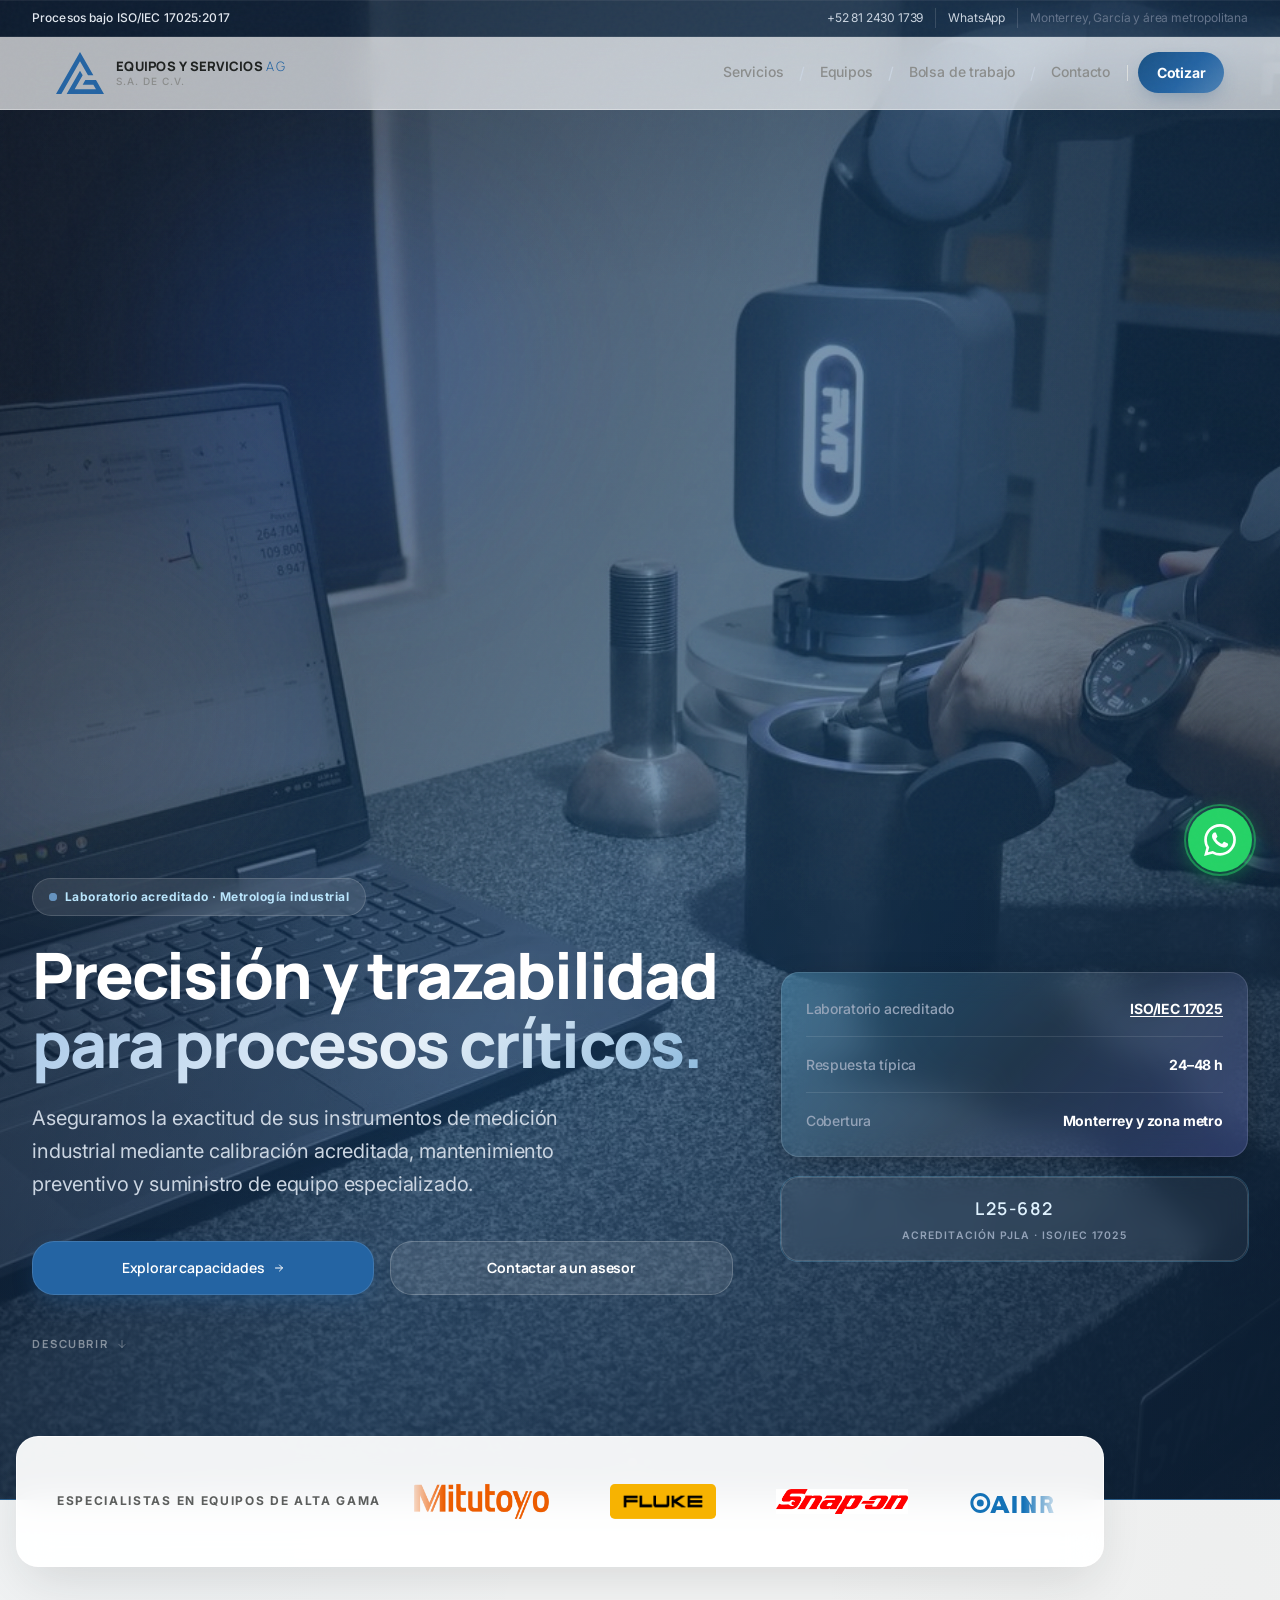
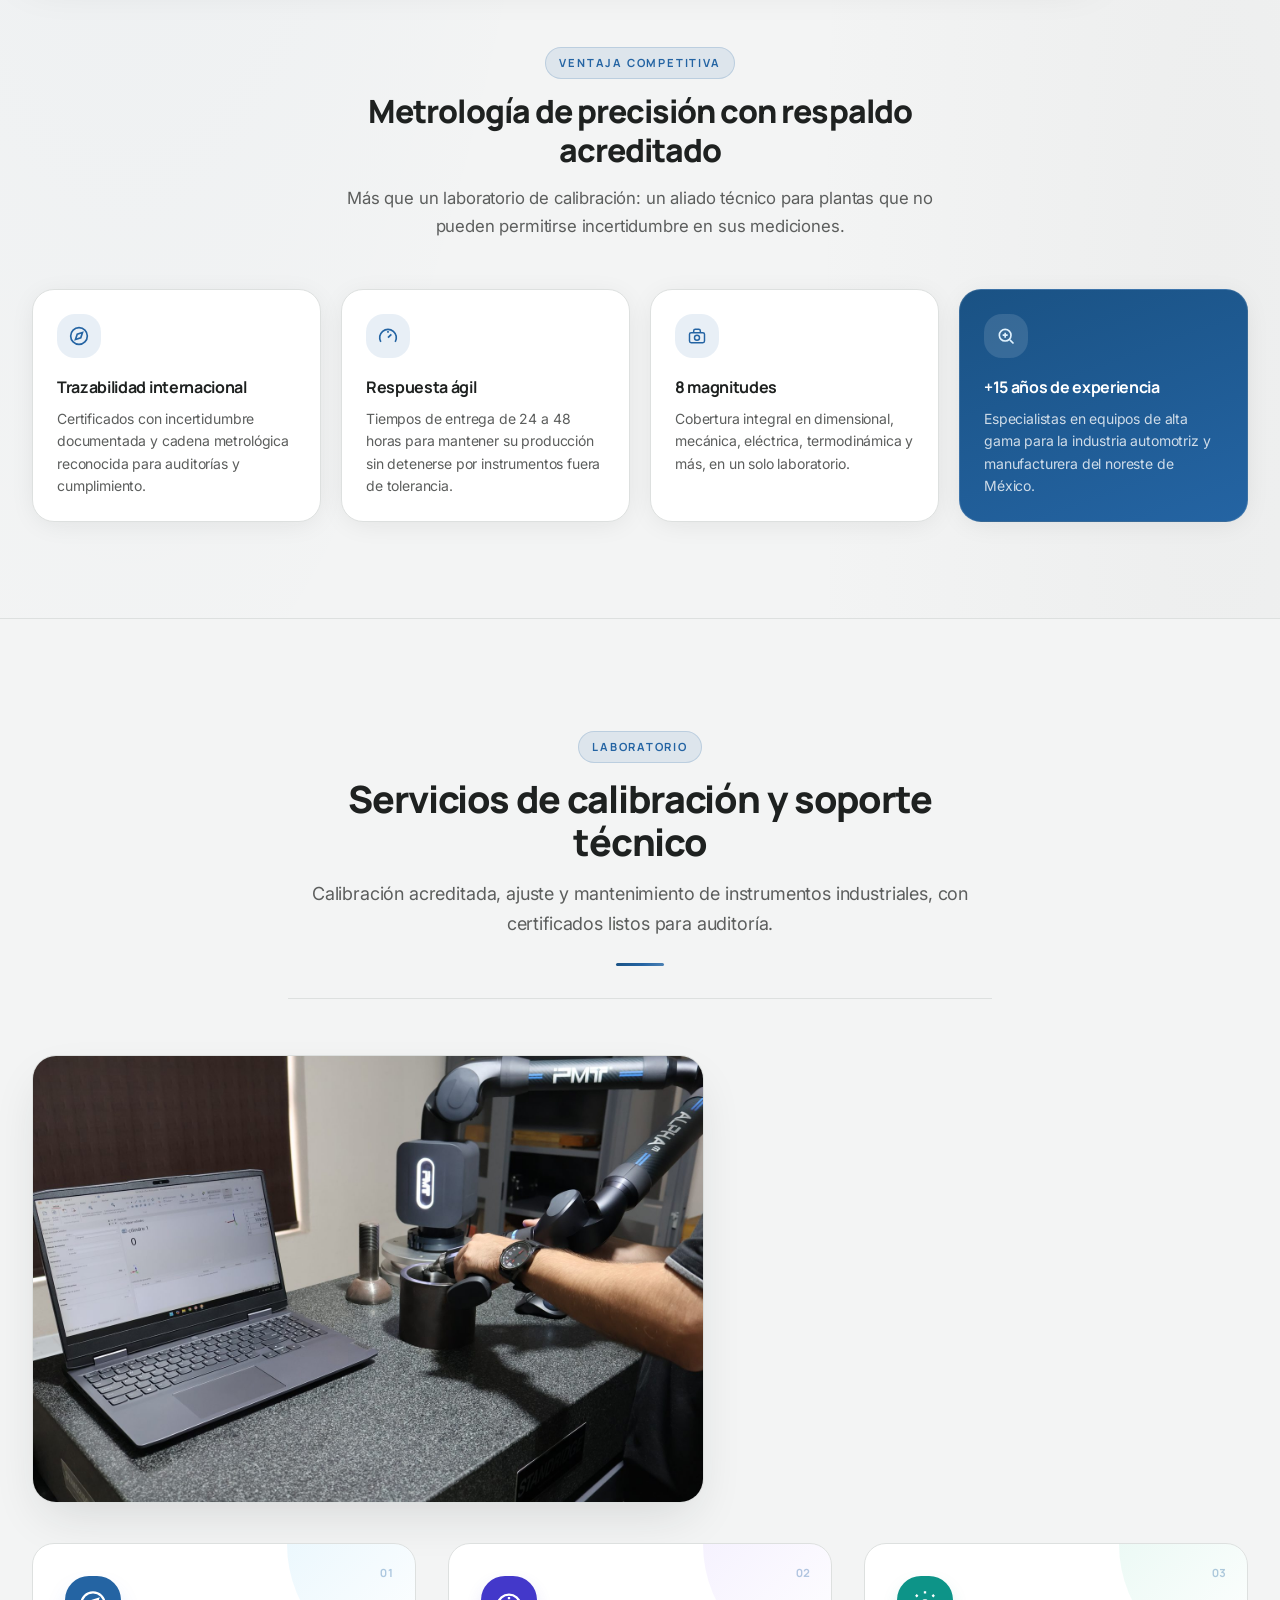
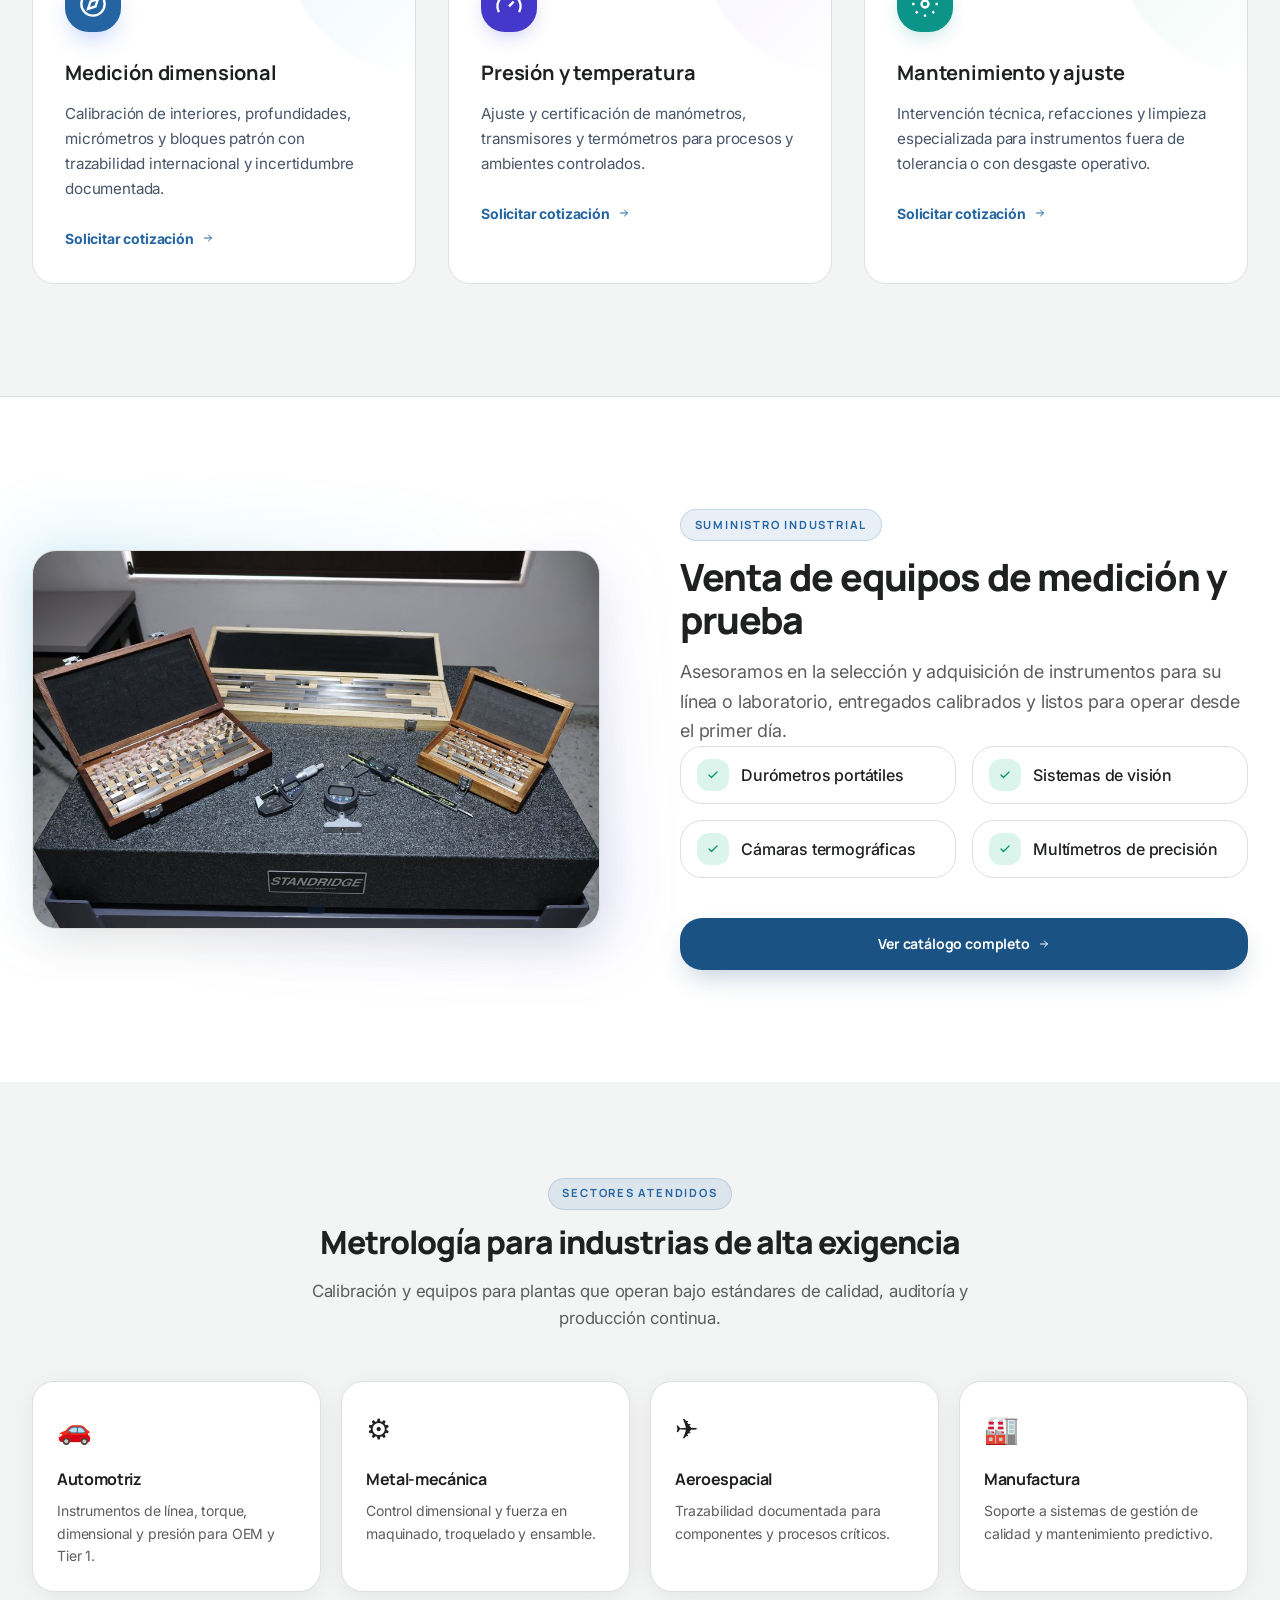
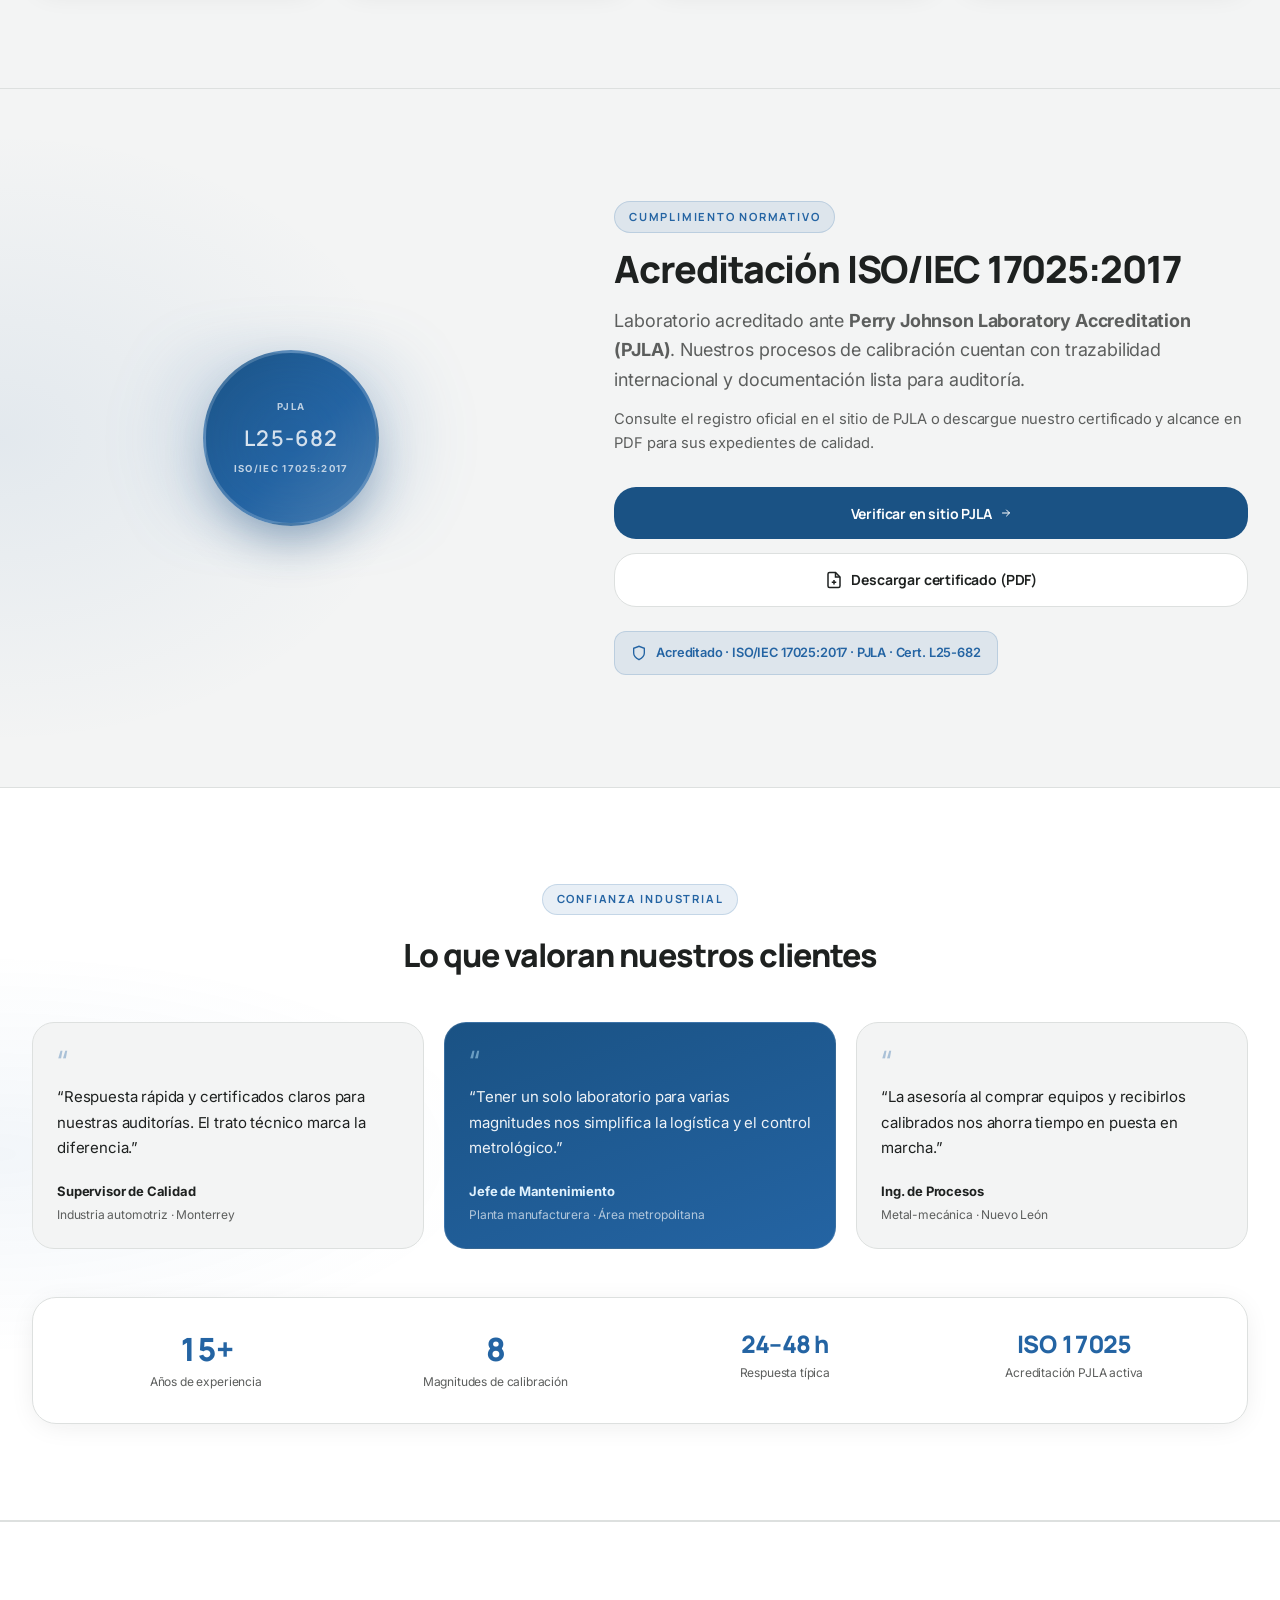
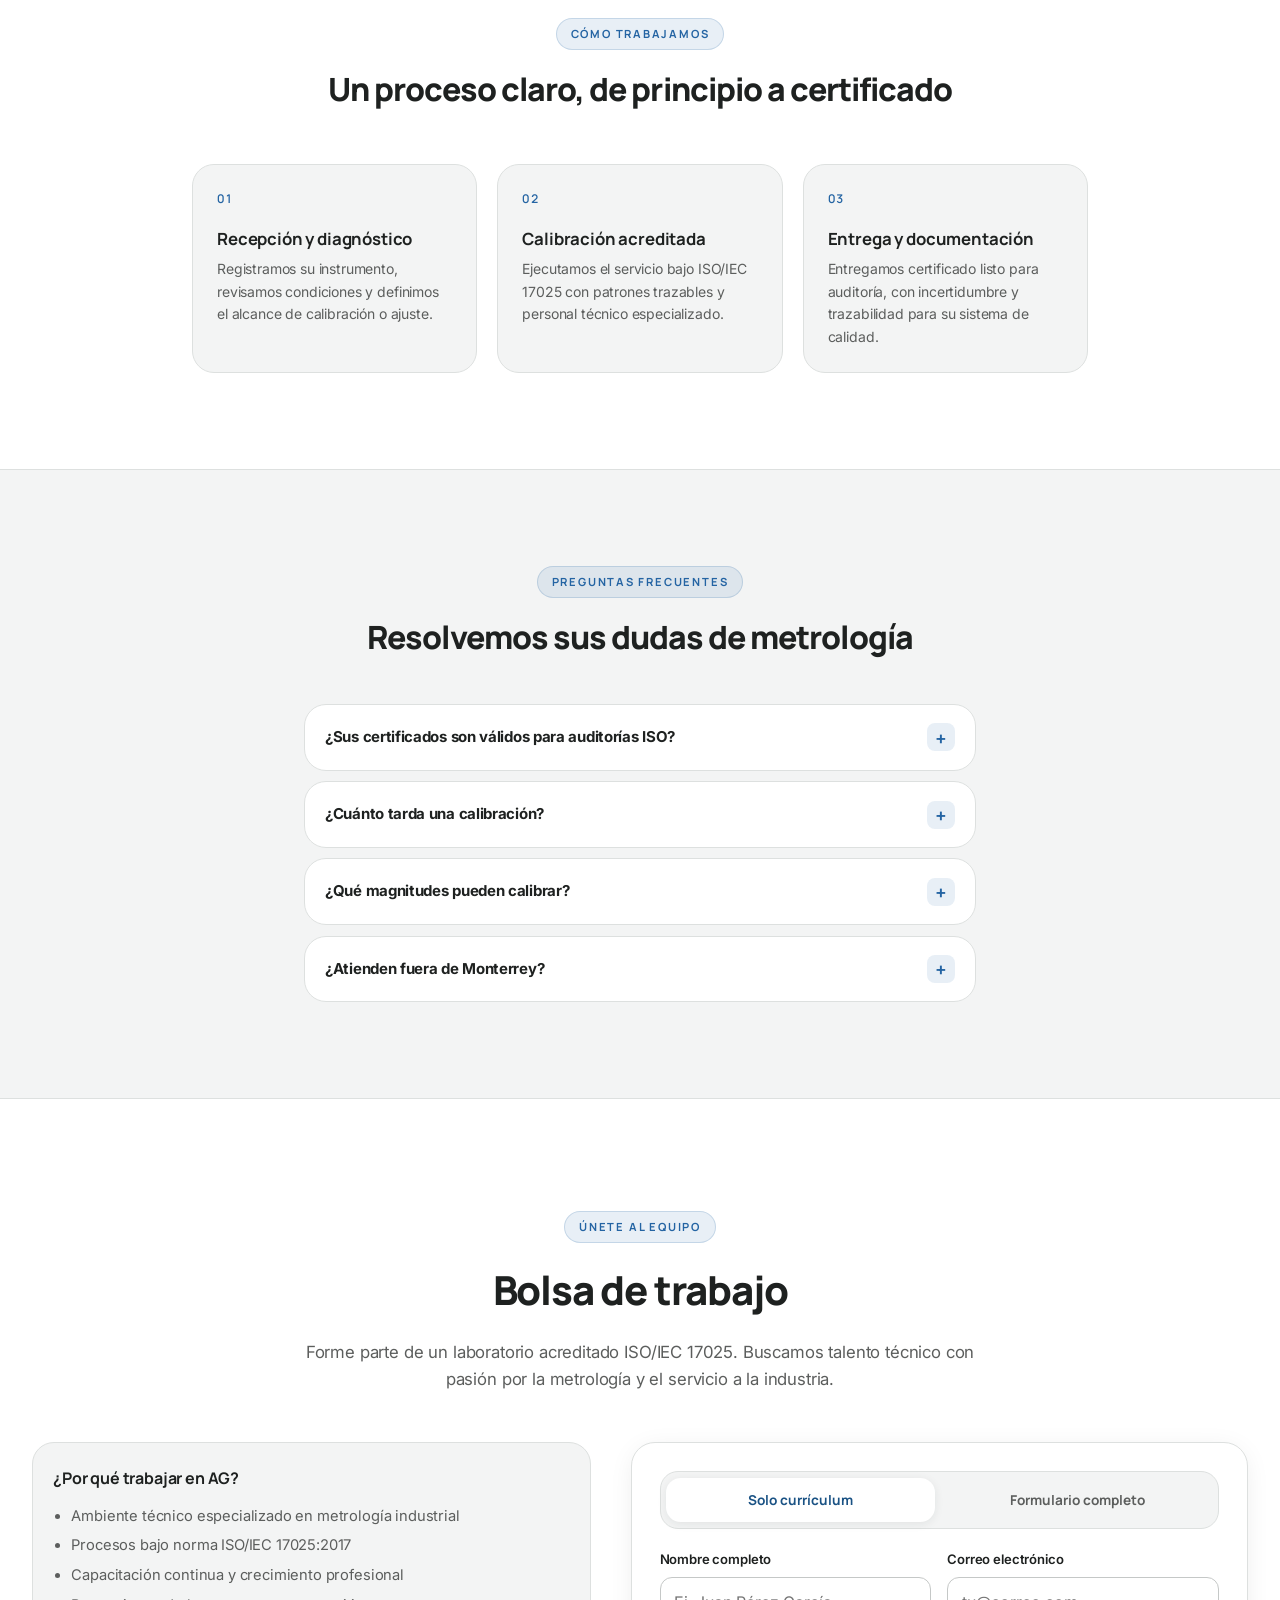
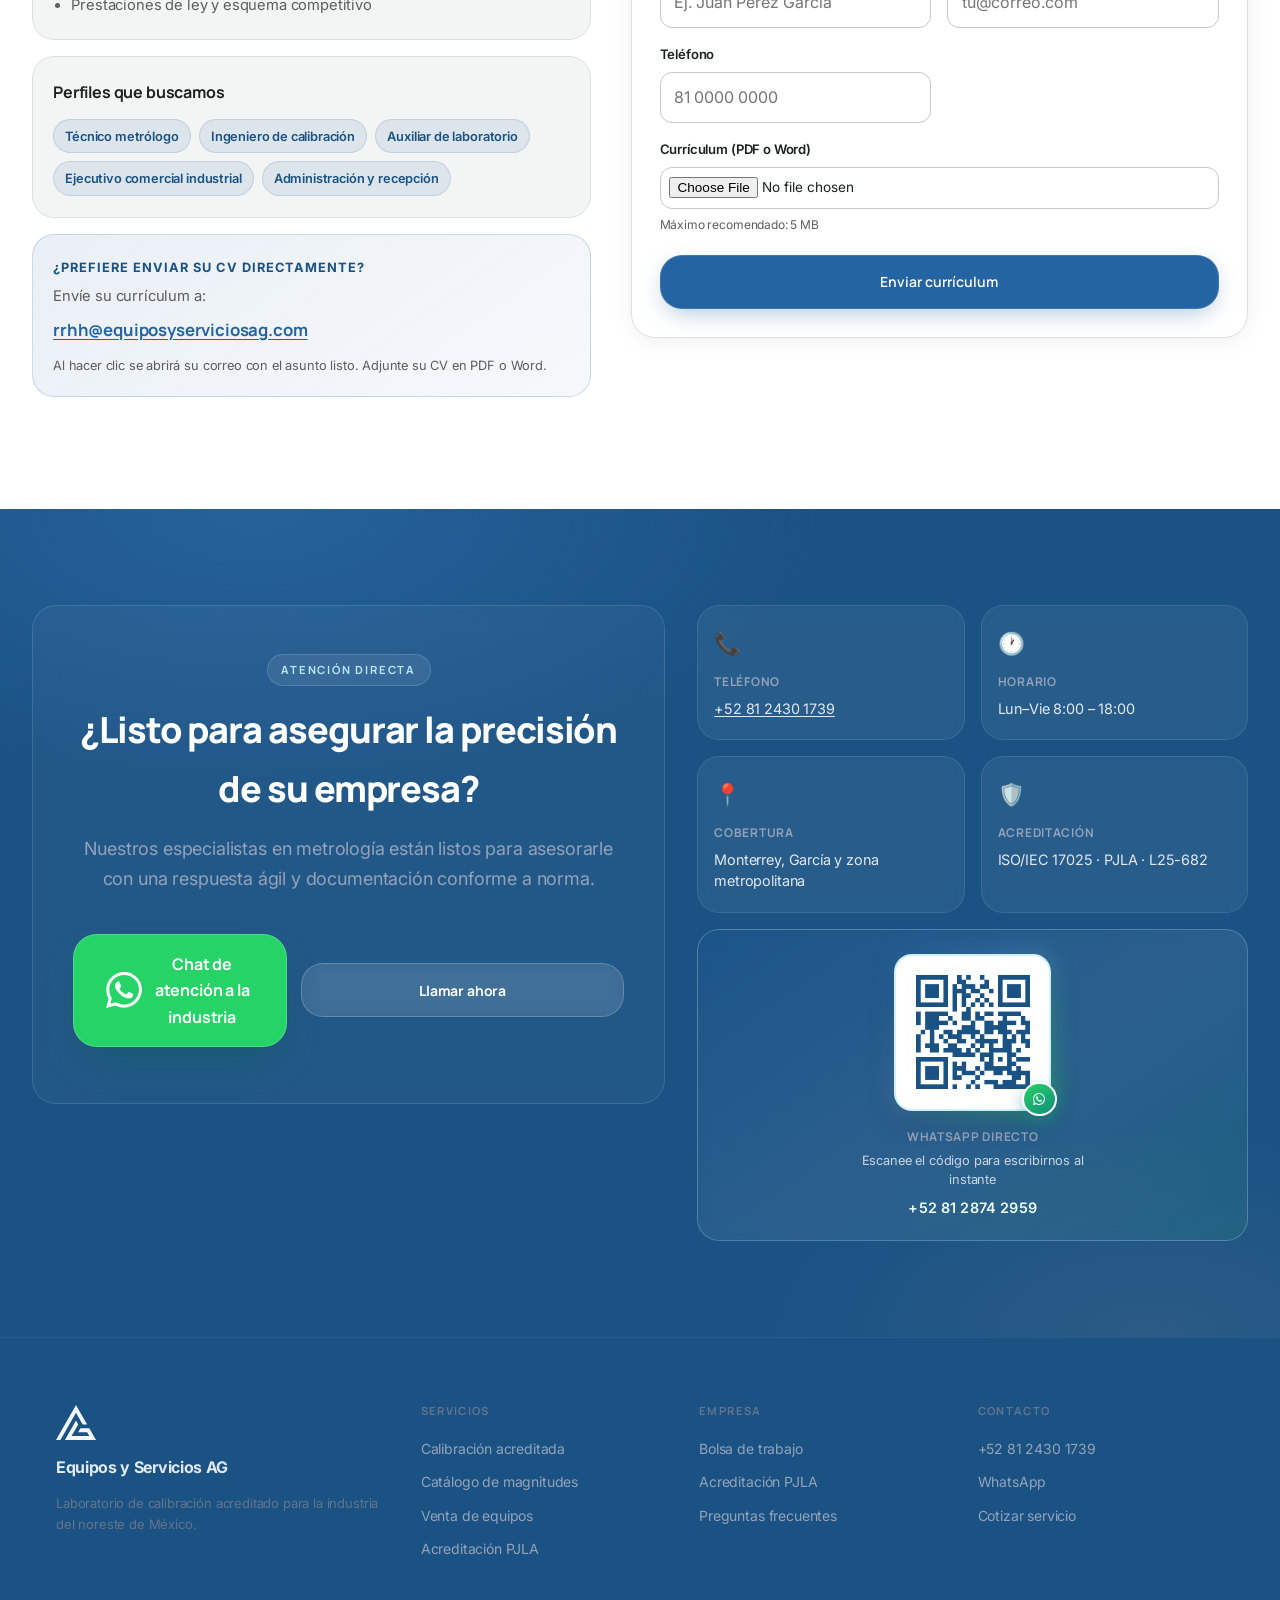
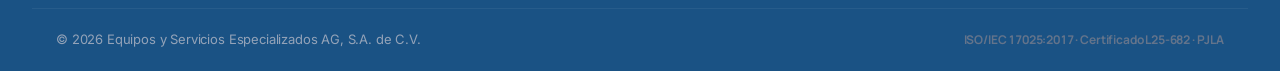
==== commit f9837986: "Actualizar logos, QR y WhatsApp" ====
--- a/index.html
+++ b/index.html
@@ -220,10 +220,17 @@
                     <span class="brand__legal">S.A. DE C.V.</span>
                 </span>
             </a>
-            <div class="nav-links">
+            <button type="button" class="nav-toggle" id="nav-toggle" aria-expanded="false" aria-controls="nav-menu" aria-label="Abrir menú de navegación">
+                <span class="nav-toggle__bar" aria-hidden="true"></span>
+                <span class="nav-toggle__bar" aria-hidden="true"></span>
+                <span class="nav-toggle__bar" aria-hidden="true"></span>
+            </button>
+            <div id="nav-menu" class="nav-links">
                 <a href="#servicios" class="nav-pro-trigger">Servicios</a>
                 <span class="nav-sep" aria-hidden="true">/</span>
                 <a href="#equipos" class="nav-pro-trigger">Equipos</a>
+                <span class="nav-sep" aria-hidden="true">/</span>
+                <a href="#bolsa-trabajo" class="nav-pro-trigger">Bolsa de trabajo</a>
                 <span class="nav-sep" aria-hidden="true">/</span>
                 <a href="#contacto" class="nav-pro-trigger">Contacto</a>
                 <span class="nav-divider" aria-hidden="true"></span>
@@ -663,7 +670,7 @@
         </section>
 
 
-        <section class="faq reveal" aria-labelledby="titulo-faq">
+        <section id="faq" class="faq reveal" aria-labelledby="titulo-faq">
             <div class="faq__inner">
                 <header class="faq__header">
                     <p class="section-eyebrow">Preguntas frecuentes</p>
@@ -686,6 +693,128 @@
                         <summary class="faq__question">¿Atienden fuera de Monterrey?</summary>
                         <p class="faq__answer">Sí. Damos servicio en Monterrey, García y zona metropolitana. Para otras ubicaciones, cotice logística y alcance con nuestro equipo.</p>
                     </details>
+                </div>
+            </div>
+        </section>
+
+        <section id="bolsa-trabajo" class="section section--white reveal" aria-labelledby="titulo-bolsa">
+            <div class="section__inner careers">
+                <header class="careers__header">
+                    <p class="section-eyebrow">Únete al equipo</p>
+                    <h2 id="titulo-bolsa" class="careers__title">Bolsa de trabajo</h2>
+                    <p class="careers__lead">Forme parte de un laboratorio acreditado ISO/IEC 17025. Buscamos talento técnico con pasión por la metrología y el servicio a la industria.</p>
+                </header>
+
+                <div class="careers__layout">
+                    <aside class="careers__info">
+                        <div class="careers__card">
+                            <h3 class="careers__card-title">¿Por qué trabajar en AG?</h3>
+                            <ul class="careers__list">
+                                <li>Ambiente técnico especializado en metrología industrial</li>
+                                <li>Procesos bajo norma ISO/IEC 17025:2017</li>
+                                <li>Capacitación continua y crecimiento profesional</li>
+                                <li>Prestaciones de ley y esquema competitivo</li>
+                            </ul>
+                        </div>
+
+                        <div class="careers__card">
+                            <h3 class="careers__card-title">Perfiles que buscamos</h3>
+                            <ul class="careers__tags">
+                                <li>Técnico metrólogo</li>
+                                <li>Ingeniero de calibración</li>
+                                <li>Auxiliar de laboratorio</li>
+                                <li>Ejecutivo comercial industrial</li>
+                                <li>Administración y recepción</li>
+                            </ul>
+                        </div>
+
+                        <div class="careers__email-box">
+                            <p class="careers__email-label">¿Prefiere enviar su CV directamente?</p>
+                            <p class="careers__email-text">Envíe su currículum a:</p>
+                            <a href="#" id="careers-email-link" class="careers__email" data-careers-email></a>
+                            <p class="careers__email-hint">Al hacer clic se abrirá su correo con el asunto listo. Adjunte su CV en PDF o Word.</p>
+                        </div>
+                    </aside>
+
+                    <div class="careers__apply">
+                        <div class="careers__tabs" role="tablist" aria-label="Forma de postulación">
+                            <button type="button" class="careers__tab is-active" role="tab" id="careers-tab-cv" aria-selected="true" aria-controls="careers-panel-cv" data-careers-tab="cv">Solo currículum</button>
+                            <button type="button" class="careers__tab" role="tab" id="careers-tab-full" aria-selected="false" aria-controls="careers-panel-full" data-careers-tab="full">Formulario completo</button>
+                        </div>
+
+                        <div id="careers-panel-cv" class="careers__panel is-active" role="tabpanel" aria-labelledby="careers-tab-cv">
+                            <form id="careers-form-cv" class="careers-form" method="post" enctype="multipart/form-data" novalidate>
+                                <input type="hidden" name="_subject" value="Postulación — Solo currículum (AG)">
+                                <input type="hidden" name="_template" value="table">
+                                <input type="hidden" name="_captcha" value="false">
+                                <input type="text" name="_honey" class="careers-form__honey" tabindex="-1" autocomplete="off" aria-hidden="true">
+
+                                <div class="careers-form__grid">
+                                    <div class="careers-form__field">
+                                        <label for="cv-nombre">Nombre completo</label>
+                                        <input type="text" id="cv-nombre" name="nombre" required autocomplete="name" placeholder="Ej. Juan Pérez García">
+                                    </div>
+                                    <div class="careers-form__field">
+                                        <label for="cv-email">Correo electrónico</label>
+                                        <input type="email" id="cv-email" name="email" required autocomplete="email" placeholder="tu@correo.com">
+                                    </div>
+                                    <div class="careers-form__field">
+                                        <label for="cv-telefono">Teléfono</label>
+                                        <input type="tel" id="cv-telefono" name="telefono" required autocomplete="tel" placeholder="81 0000 0000">
+                                    </div>
+                                    <div class="careers-form__field careers-form__field--full">
+                                        <label for="cv-archivo">Currículum (PDF o Word)</label>
+                                        <input type="file" id="cv-archivo" name="attachment" accept=".pdf,.doc,.docx,application/pdf,application/msword,application/vnd.openxmlformats-officedocument.wordprocessingml.document" required>
+                                        <span class="careers-form__hint">Máximo recomendado: 5 MB</span>
+                                    </div>
+                                </div>
+                                <button type="submit" class="btn btn--gradient btn--lg careers-form__submit">Enviar currículum</button>
+                            </form>
+                        </div>
+
+                        <div id="careers-panel-full" class="careers__panel" role="tabpanel" aria-labelledby="careers-tab-full" hidden>
+                            <form id="careers-form-full" class="careers-form" method="post" enctype="multipart/form-data" novalidate>
+                                <input type="hidden" name="_subject" value="Postulación — Formulario completo (AG)">
+                                <input type="hidden" name="_template" value="table">
+                                <input type="hidden" name="_captcha" value="false">
+                                <input type="text" name="_honey" class="careers-form__honey" tabindex="-1" autocomplete="off" aria-hidden="true">
+
+                                <div class="careers-form__grid">
+                                    <div class="careers-form__field">
+                                        <label for="full-nombre">Nombre completo</label>
+                                        <input type="text" id="full-nombre" name="nombre" required autocomplete="name">
+                                    </div>
+                                    <div class="careers-form__field">
+                                        <label for="full-email">Correo electrónico</label>
+                                        <input type="email" id="full-email" name="email" required autocomplete="email">
+                                    </div>
+                                    <div class="careers-form__field">
+                                        <label for="full-telefono">Teléfono</label>
+                                        <input type="tel" id="full-telefono" name="telefono" required autocomplete="tel">
+                                    </div>
+                                    <div class="careers-form__field">
+                                        <label for="full-puesto">Puesto de interés</label>
+                                        <input type="text" id="full-puesto" name="puesto" required placeholder="Ej. Técnico metrólogo">
+                                    </div>
+                                    <div class="careers-form__field careers-form__field--full">
+                                        <label for="full-experiencia">Experiencia y formación</label>
+                                        <textarea id="full-experiencia" name="experiencia" rows="4" required placeholder="Resuma su experiencia, estudios y certificaciones relevantes."></textarea>
+                                    </div>
+                                    <div class="careers-form__field careers-form__field--full">
+                                        <label for="full-mensaje">Mensaje adicional (opcional)</label>
+                                        <textarea id="full-mensaje" name="mensaje" rows="3" placeholder="Disponibilidad, expectativa salarial, etc."></textarea>
+                                    </div>
+                                    <div class="careers-form__field careers-form__field--full">
+                                        <label for="full-archivo">Adjuntar currículum (opcional)</label>
+                                        <input type="file" id="full-archivo" name="attachment" accept=".pdf,.doc,.docx,application/pdf,application/msword,application/vnd.openxmlformats-officedocument.wordprocessingml.document">
+                                    </div>
+                                </div>
+                                <button type="submit" class="btn btn--gradient btn--lg careers-form__submit">Enviar postulación</button>
+                            </form>
+                        </div>
+
+                        <p class="careers__form-note" id="careers-form-note" hidden role="status"></p>
+                    </div>
                 </div>
             </div>
         </section>
@@ -972,6 +1101,14 @@
                 </nav>
             </div>
             <div class="site-footer__col">
+                <h3 class="site-footer__heading">Empresa</h3>
+                <nav class="site-footer__nav" aria-label="Empresa">
+                    <a href="#bolsa-trabajo">Bolsa de trabajo</a>
+                    <a href="#acreditacion">Acreditación PJLA</a>
+                    <a href="#faq">Preguntas frecuentes</a>
+                </nav>
+            </div>
+            <div class="site-footer__col">
                 <h3 class="site-footer__heading">Contacto</h3>
                 <nav class="site-footer__nav" aria-label="Contacto">
                     <a href="tel:+528124301739">+52 81 2430 1739</a>
--- a/styles.css
+++ b/styles.css
@@ -274,17 +274,60 @@
   margin: 0 auto;
   padding: 0.65rem 0.75rem;
   display: flex;
-  flex-direction: column;
+  flex-direction: row;
+  flex-wrap: wrap;
+  align-items: center;
+  justify-content: space-between;
   gap: 0.65rem;
 }
 
 @media (min-width: 640px) {
   .site-nav__inner {
-    flex-direction: row;
-    align-items: center;
-    justify-content: space-between;
+    flex-wrap: nowrap;
     padding: 0.75rem 1.5rem;
   }
+}
+
+.nav-toggle {
+  display: none;
+  flex-direction: column;
+  justify-content: center;
+  gap: 5px;
+  width: 2.75rem;
+  height: 2.75rem;
+  padding: 0.5rem;
+  border-radius: var(--radius-md);
+  border: 1px solid var(--border);
+  background: #fff;
+  color: var(--text);
+  flex-shrink: 0;
+  transition: background 0.2s, border-color 0.2s;
+}
+
+.nav-toggle:hover {
+  background: var(--surface);
+  border-color: var(--border-strong);
+}
+
+.nav-toggle__bar {
+  display: block;
+  width: 100%;
+  height: 2px;
+  border-radius: 2px;
+  background: currentColor;
+  transition: transform 0.25s var(--ease-out), opacity 0.2s;
+}
+
+.site-nav.is-menu-open .nav-toggle__bar:nth-child(1) {
+  transform: translateY(7px) rotate(45deg);
+}
+
+.site-nav.is-menu-open .nav-toggle__bar:nth-child(2) {
+  opacity: 0;
+}
+
+.site-nav.is-menu-open .nav-toggle__bar:nth-child(3) {
+  transform: translateY(-7px) rotate(-45deg);
 }
 
 .brand {
@@ -365,16 +408,10 @@
   align-items: center;
   justify-content: flex-end;
   gap: 0;
-  width: 100%;
-  border-top: 1px solid #f1f5f9;
-  padding-top: 0.65rem;
 }
 
 @media (min-width: 640px) {
   .nav-links {
-    width: auto;
-    border-top: none;
-    padding-top: 0;
     gap: 0.15rem;
   }
 }
@@ -491,6 +528,10 @@
 
 /* —— Panels —— */
 body.nav-panel-open {
+  overflow: hidden;
+}
+
+body.nav-menu-open {
   overflow: hidden;
 }
 
@@ -2056,6 +2097,278 @@
   color: #64748b;
 }
 
+/* —— Bolsa de trabajo —— */
+.careers__header {
+  text-align: center;
+  max-width: 42rem;
+  margin: 0 auto 3rem;
+}
+
+.careers__title {
+  margin: 0 0 1rem;
+  font-family: var(--font-display);
+  font-size: clamp(1.75rem, 3.5vw, 2.5rem);
+  font-weight: 800;
+  letter-spacing: -0.03em;
+  color: var(--text);
+}
+
+.careers__lead {
+  margin: 0;
+  color: var(--text-muted);
+  font-size: 1.05rem;
+  line-height: 1.65;
+}
+
+.careers__layout {
+  display: grid;
+  gap: 2rem;
+  align-items: start;
+}
+
+@media (min-width: 1024px) {
+  .careers__layout {
+    grid-template-columns: minmax(0, 0.95fr) minmax(0, 1.05fr);
+    gap: 2.5rem;
+  }
+}
+
+.careers__info {
+  display: flex;
+  flex-direction: column;
+  gap: 1rem;
+}
+
+.careers__card {
+  padding: 1.35rem 1.25rem;
+  border-radius: var(--radius-xl);
+  background: var(--surface);
+  border: 1px solid var(--border);
+}
+
+.careers__card-title {
+  margin: 0 0 0.85rem;
+  font-family: var(--font-display);
+  font-size: 1rem;
+  font-weight: 700;
+  color: var(--text);
+}
+
+.careers__list {
+  margin: 0;
+  padding-left: 1.15rem;
+  color: var(--text-muted);
+  font-size: 0.92rem;
+  line-height: 1.6;
+}
+
+.careers__list li + li {
+  margin-top: 0.4rem;
+}
+
+.careers__tags {
+  display: flex;
+  flex-wrap: wrap;
+  gap: 0.5rem;
+  margin: 0;
+  padding: 0;
+  list-style: none;
+}
+
+.careers__tags li {
+  padding: 0.35rem 0.7rem;
+  border-radius: 999px;
+  background: var(--ag-accent-soft);
+  border: 1px solid rgba(36, 100, 163, 0.16);
+  color: var(--ag-blue-deep);
+  font-size: 0.8rem;
+  font-weight: 600;
+}
+
+.careers__email-box {
+  padding: 1.35rem 1.25rem;
+  border-radius: var(--radius-xl);
+  background: linear-gradient(145deg, rgba(36, 100, 163, 0.1) 0%, rgba(36, 100, 163, 0.04) 100%);
+  border: 1px solid rgba(36, 100, 163, 0.2);
+}
+
+.careers__email-label {
+  margin: 0 0 0.35rem;
+  font-size: 0.8rem;
+  font-weight: 700;
+  text-transform: uppercase;
+  letter-spacing: 0.08em;
+  color: var(--ag-blue-deep);
+}
+
+.careers__email-text {
+  margin: 0 0 0.5rem;
+  font-size: 0.92rem;
+  color: var(--text-muted);
+}
+
+.careers__email {
+  display: inline-flex;
+  align-items: center;
+  gap: 0.35rem;
+  font-family: var(--font-display);
+  font-size: 1.05rem;
+  font-weight: 700;
+  color: var(--ag-blue);
+  text-decoration: underline;
+  text-underline-offset: 3px;
+  word-break: break-all;
+  transition: color 0.2s;
+}
+
+.careers__email:hover {
+  color: var(--ag-blue-deep);
+}
+
+.careers__email-hint {
+  margin: 0.75rem 0 0;
+  font-size: 0.8rem;
+  line-height: 1.5;
+  color: var(--text-muted);
+}
+
+.careers__apply {
+  padding: 1.5rem;
+  border-radius: var(--radius-2xl);
+  background: var(--surface-elevated);
+  border: 1px solid var(--border);
+  box-shadow: var(--shadow-card);
+}
+
+@media (min-width: 640px) {
+  .careers__apply {
+    padding: 1.75rem;
+  }
+}
+
+.careers__tabs {
+  display: grid;
+  grid-template-columns: 1fr 1fr;
+  gap: 0.5rem;
+  margin-bottom: 1.25rem;
+  padding: 0.35rem;
+  border-radius: var(--radius-lg);
+  background: var(--surface);
+  border: 1px solid var(--border);
+}
+
+.careers__tab {
+  padding: 0.7rem 0.85rem;
+  border: none;
+  border-radius: calc(var(--radius-lg) - 0.2rem);
+  background: transparent;
+  color: var(--text-muted);
+  font-family: var(--font-display);
+  font-size: 0.85rem;
+  font-weight: 700;
+  cursor: pointer;
+  transition: background 0.2s, color 0.2s, box-shadow 0.2s;
+}
+
+.careers__tab:hover {
+  color: var(--text);
+}
+
+.careers__tab.is-active {
+  background: #fff;
+  color: var(--ag-blue-deep);
+  box-shadow: 0 2px 10px rgba(30, 33, 32, 0.08);
+}
+
+.careers__panel[hidden] {
+  display: none;
+}
+
+.careers-form__grid {
+  display: grid;
+  gap: 1rem;
+}
+
+@media (min-width: 640px) {
+  .careers-form__grid {
+    grid-template-columns: 1fr 1fr;
+  }
+}
+
+.careers-form__field {
+  display: flex;
+  flex-direction: column;
+  gap: 0.4rem;
+}
+
+.careers-form__field--full {
+  grid-column: 1 / -1;
+}
+
+.careers-form__field label {
+  font-size: 0.82rem;
+  font-weight: 600;
+  color: var(--text);
+}
+
+.careers-form__field input,
+.careers-form__field textarea {
+  width: 100%;
+  padding: 0.7rem 0.85rem;
+  border: 1px solid var(--border-strong);
+  border-radius: var(--radius-md);
+  background: #fff;
+  color: var(--text);
+  font: inherit;
+  transition: border-color 0.2s, box-shadow 0.2s;
+}
+
+.careers-form__field input:focus,
+.careers-form__field textarea:focus {
+  outline: none;
+  border-color: var(--ag-blue);
+  box-shadow: 0 0 0 3px rgba(36, 100, 163, 0.15);
+}
+
+.careers-form__field input[type='file'] {
+  padding: 0.55rem;
+  font-size: 0.85rem;
+}
+
+.careers-form__field textarea {
+  resize: vertical;
+  min-height: 5.5rem;
+}
+
+.careers-form__hint {
+  font-size: 0.75rem;
+  color: var(--text-muted);
+}
+
+.careers-form__honey {
+  position: absolute;
+  left: -9999px;
+  width: 1px;
+  height: 1px;
+  opacity: 0;
+}
+
+.careers-form__submit {
+  width: 100%;
+  margin-top: 1.25rem;
+}
+
+.careers__form-note {
+  margin: 1rem 0 0;
+  padding: 0.85rem 1rem;
+  border-radius: var(--radius-md);
+  background: rgba(36, 100, 163, 0.1);
+  border: 1px solid rgba(36, 100, 163, 0.2);
+  color: var(--ag-blue-deep);
+  font-size: 0.9rem;
+  line-height: 1.5;
+}
+
 /* —— Contact —— */
 .section--contact {
   color: #fff;
@@ -2138,6 +2451,12 @@
     grid-template-columns: 1.4fr 1fr 1fr;
     gap: 2rem;
     padding: 4rem 1.5rem 3rem;
+  }
+}
+
+@media (min-width: 1024px) {
+  .site-footer__grid {
+    grid-template-columns: 1.35fr 1fr 1fr 1fr;
   }
 }
 
@@ -4140,6 +4459,212 @@
   line-height: 1.65;
 }
 
+/* —— Móvil: correcciones de layout —— */
+@media (max-width: 639px) {
+  html,
+  body {
+    overflow-x: clip;
+  }
+
+  .top-bar {
+    padding: 0.45rem 0.75rem;
+    font-size: 0.65rem;
+  }
+
+  .top-bar__badge {
+    text-align: center;
+    line-height: 1.4;
+  }
+
+  .top-bar__meta {
+    flex-direction: column;
+    gap: 0.35rem;
+  }
+
+  .top-bar__meta > * + * {
+    padding-left: 0;
+    border-left: none;
+  }
+
+  .site-nav__inner {
+    padding: 0.6rem 1rem;
+  }
+
+  .nav-toggle {
+    display: inline-flex;
+  }
+
+  .nav-links {
+    display: none;
+    flex: 1 0 100%;
+    flex-direction: column;
+    align-items: stretch;
+    width: 100%;
+    margin-top: 0.15rem;
+    padding: 0.35rem 0 0.5rem;
+    border-top: 1px solid var(--border);
+    gap: 0.2rem;
+  }
+
+  .site-nav.is-menu-open .nav-links {
+    display: flex;
+  }
+
+  .nav-pro-trigger {
+    width: 100%;
+    padding: 0.8rem 0.85rem;
+    font-size: 0.9rem;
+    border-radius: var(--radius-md);
+    text-align: left;
+  }
+
+  .nav-pro-trigger::after {
+    display: none;
+  }
+
+  .nav-sep,
+  .nav-divider {
+    display: none !important;
+  }
+
+  .btn-nav-cta {
+    width: 100%;
+    margin: 0.35rem 0 0;
+    justify-content: center;
+    padding: 0.8rem 1rem;
+    font-size: 0.875rem;
+  }
+
+  .hero {
+    padding: calc(var(--site-header-h, 5rem) + 1.25rem) 1rem 3.5rem;
+    min-height: auto;
+  }
+
+  .hero__title {
+    font-size: clamp(1.85rem, 8.5vw, 2.35rem);
+    margin-bottom: 1rem;
+  }
+
+  .hero__lead {
+    font-size: 0.95rem;
+    line-height: 1.6;
+  }
+
+  .hero__badge {
+    font-size: 0.68rem;
+    padding: 0.4rem 0.75rem;
+    margin-bottom: 1rem;
+  }
+
+  .hero__scroll {
+    display: none;
+  }
+
+  .hero__aside {
+    max-width: none;
+  }
+
+  .hero-stats {
+    animation: none;
+    padding: 1.15rem;
+  }
+
+  .hero-cert {
+    margin-top: 0.5rem;
+  }
+
+  .trust-bar {
+    margin: -2rem 0.75rem 0;
+    padding: 1.15rem 1rem;
+    gap: 1rem;
+    width: auto;
+    max-width: calc(100% - 1.5rem);
+  }
+
+  .trust-bar__label {
+    max-width: none;
+    font-size: 0.68rem;
+    letter-spacing: 0.1em;
+  }
+
+  .trust-bar__marquee {
+    width: 100%;
+  }
+
+  .brand-chip__logo--mitutoyo {
+    height: 1.85rem;
+    max-width: 7rem;
+  }
+
+  .brand-chip__logo--fluke {
+    height: 1.7rem;
+    max-width: 5.5rem;
+  }
+
+  .brand-chip__logo--snapon {
+    height: 1.65rem;
+    max-width: 6.5rem;
+  }
+
+  .section {
+    padding: 3.5rem 1rem;
+  }
+
+  .section-header {
+    margin-bottom: 2rem;
+    padding-bottom: 1.25rem;
+  }
+
+  .contact-cards {
+    grid-template-columns: 1fr;
+  }
+
+  .contact-card--qr {
+    grid-column: 1;
+  }
+
+  .contact-panel__actions {
+    align-items: stretch;
+  }
+
+  .contact-panel__actions .btn {
+    width: 100%;
+    justify-content: center;
+  }
+
+  .careers__tabs {
+    grid-template-columns: 1fr;
+  }
+
+  .careers__tab {
+    font-size: 0.8rem;
+    padding: 0.65rem 0.75rem;
+  }
+
+  .careers-form__grid {
+    grid-template-columns: 1fr;
+  }
+
+  .site-footer__grid {
+    padding: 2.5rem 1rem 2rem;
+    gap: 2rem;
+  }
+
+  .whatsapp-float {
+    right: 1rem;
+    bottom: 1rem;
+  }
+
+  .wa-assistant__panel {
+    right: 0.75rem;
+    left: 0.75rem;
+    width: auto;
+    bottom: 5rem;
+    max-height: calc(100vh - 6.5rem);
+    max-height: calc(100dvh - 6.5rem);
+  }
+}
+
 @media (prefers-reduced-motion: reduce) {
   html {
     scroll-behavior: auto;
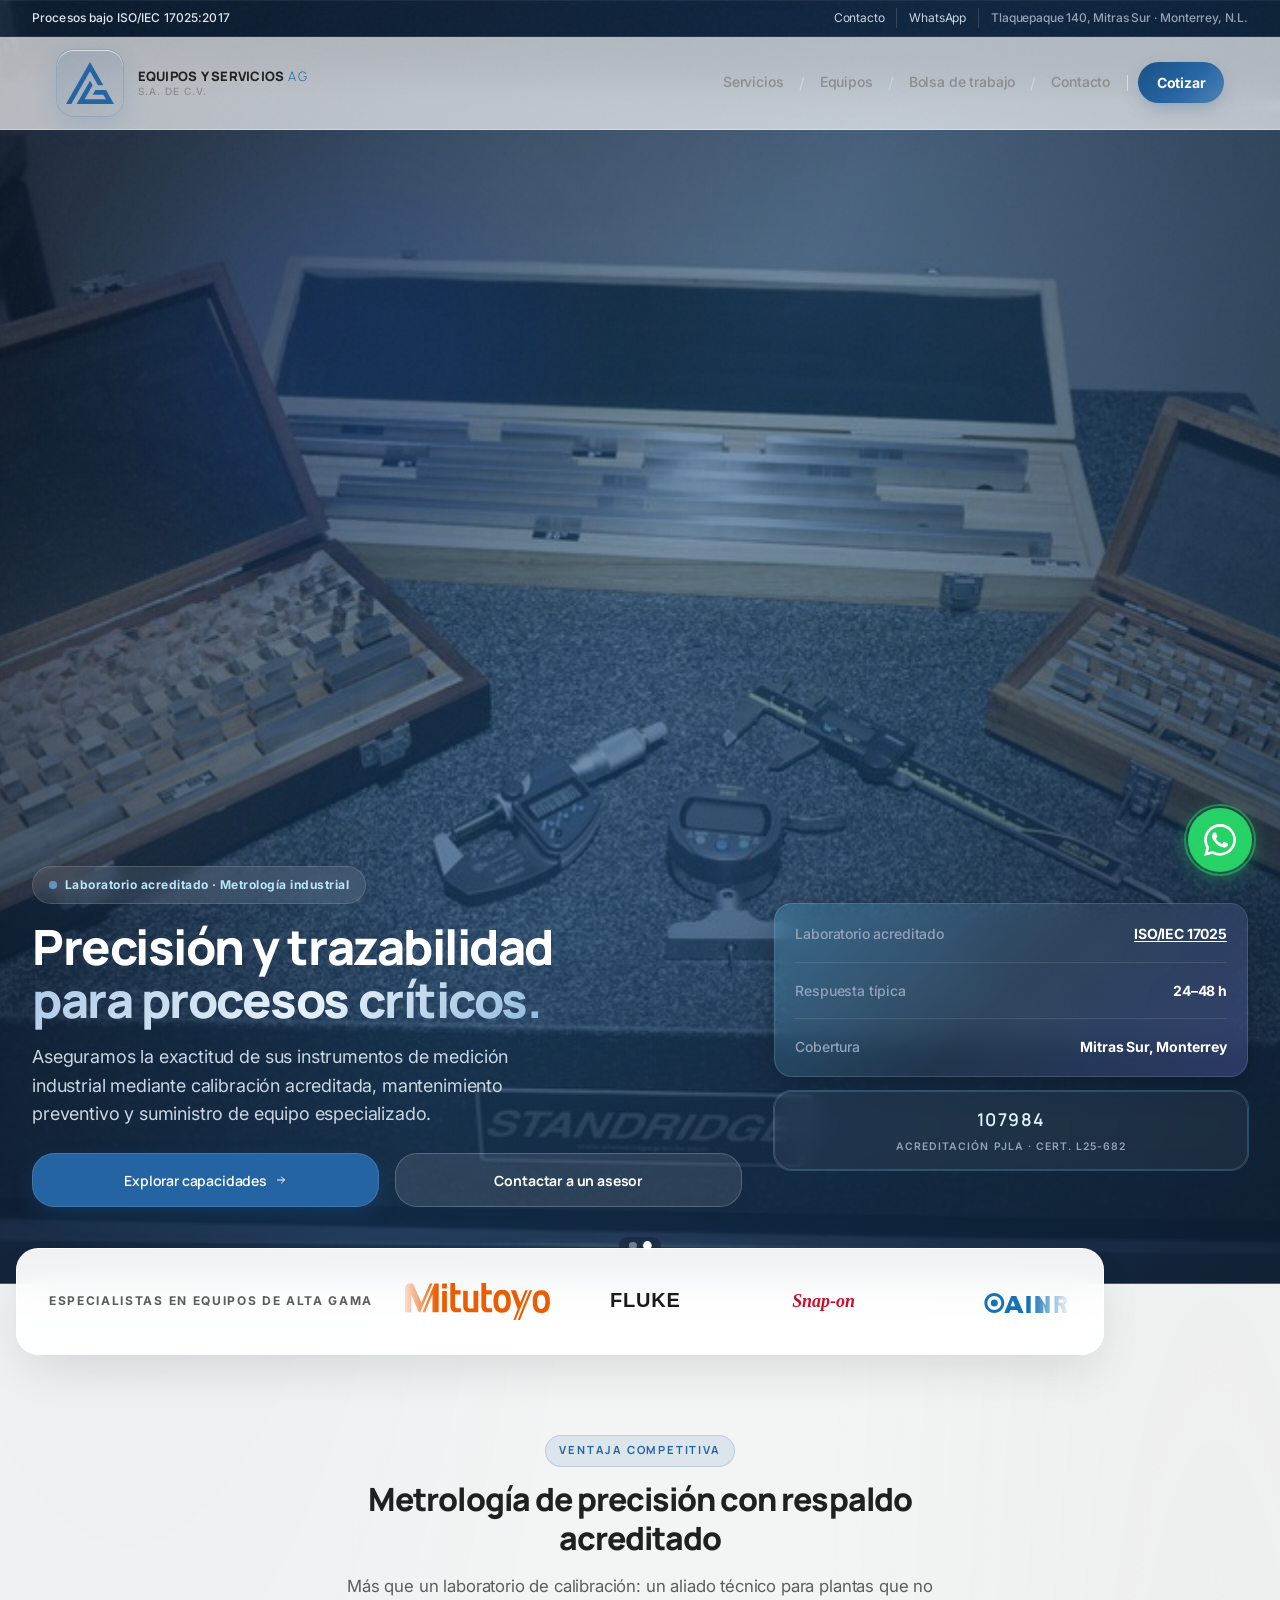
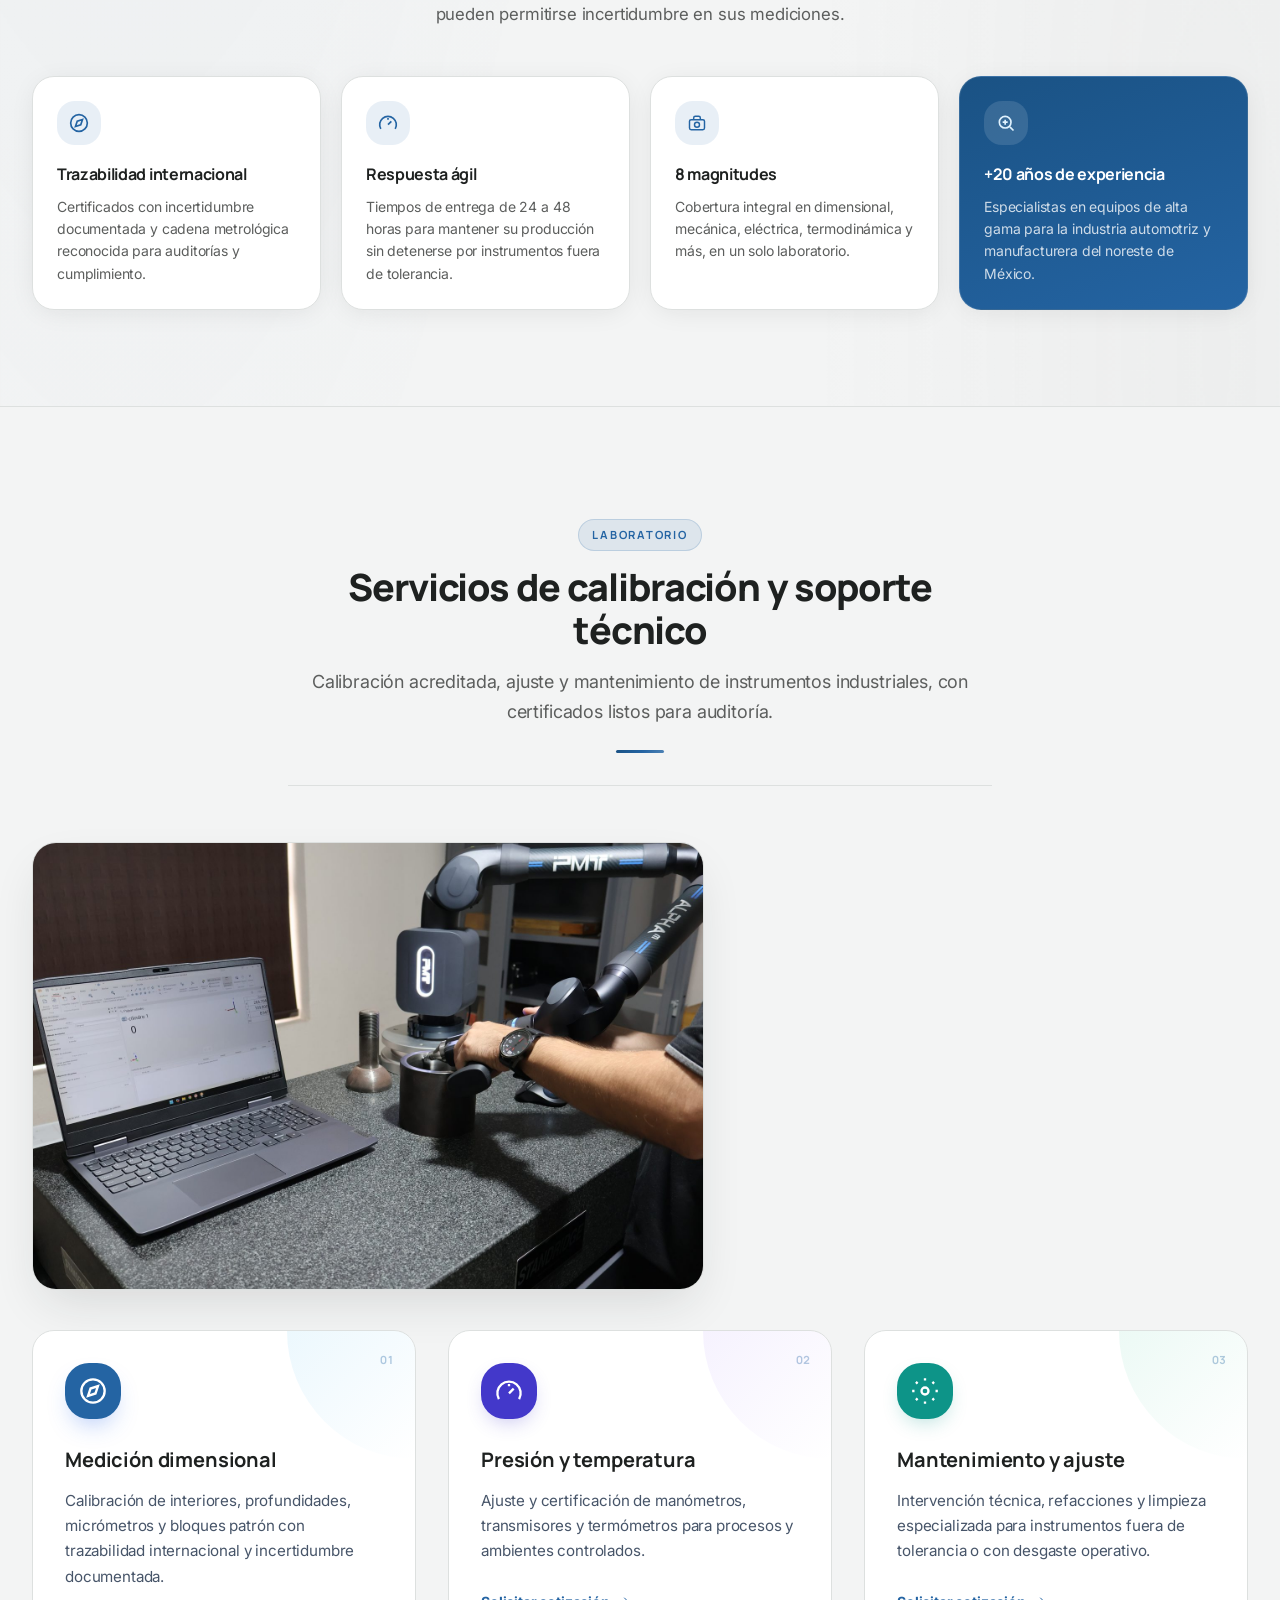
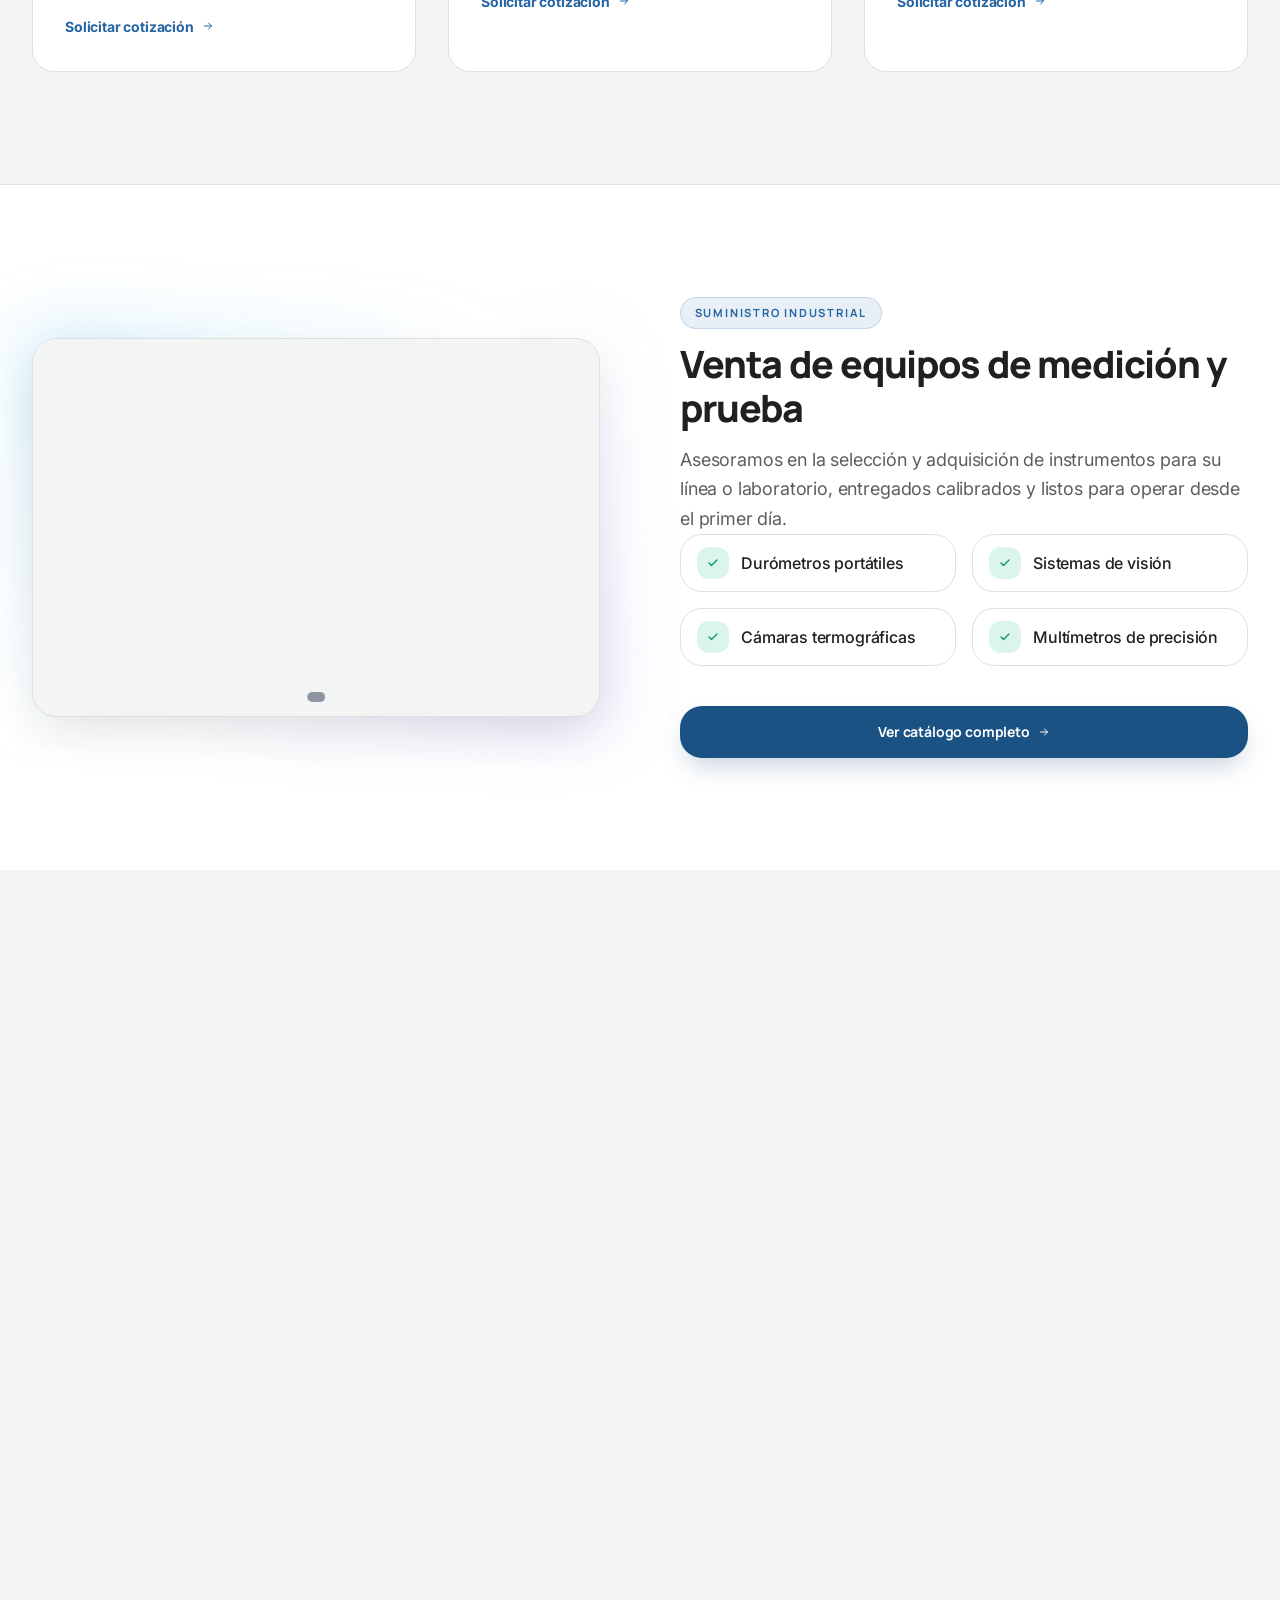
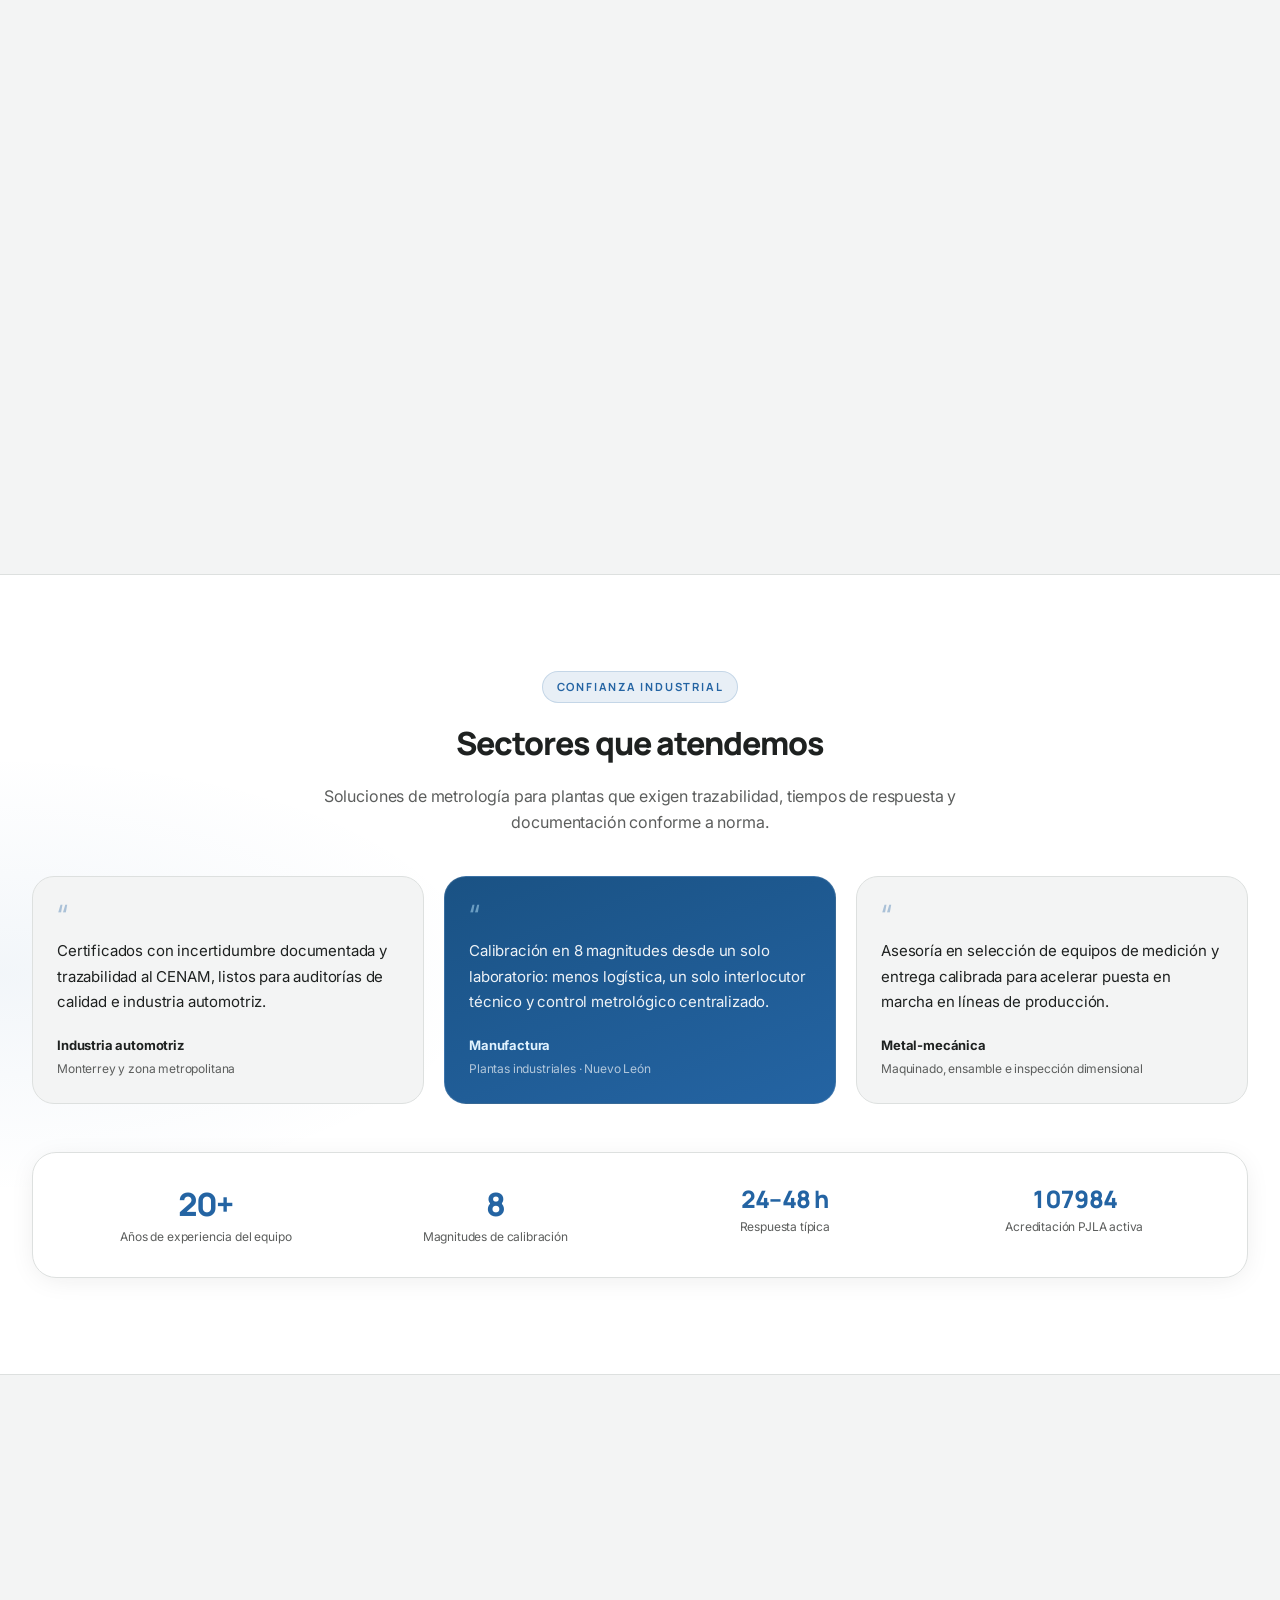
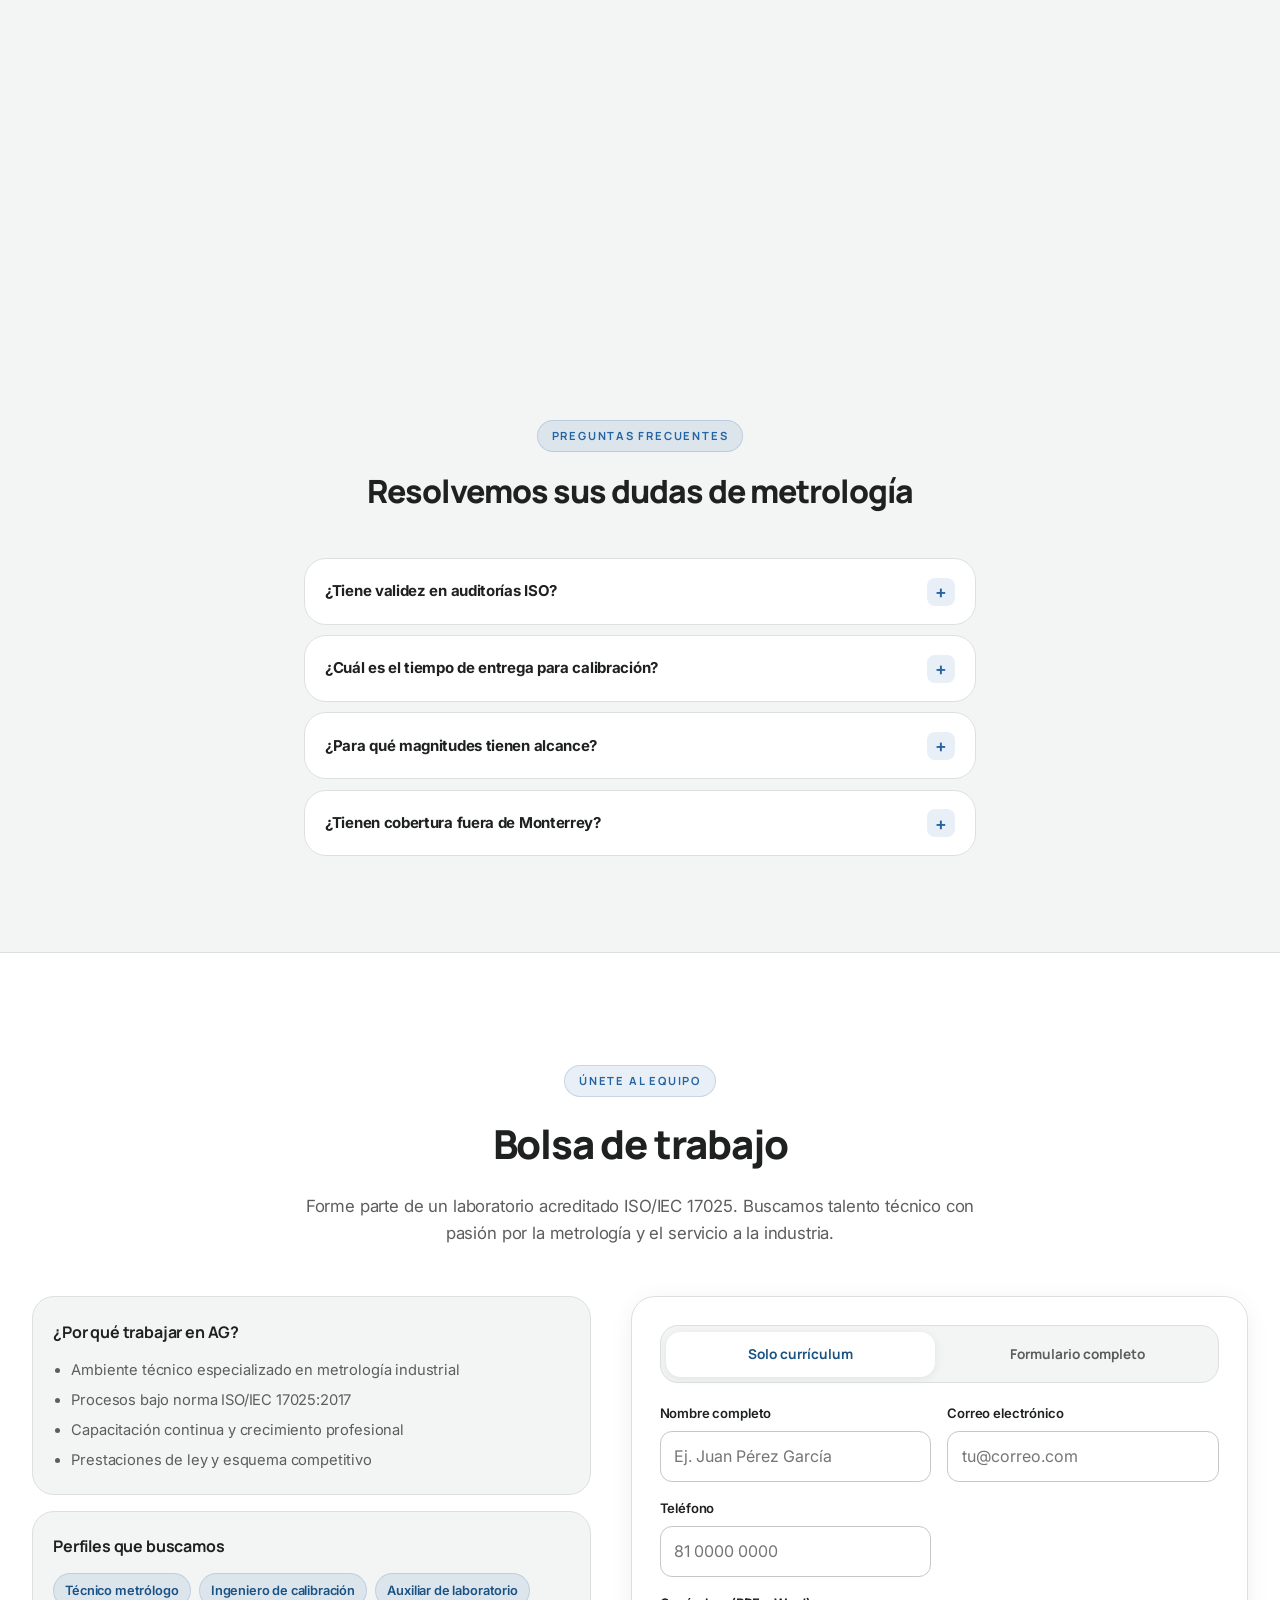
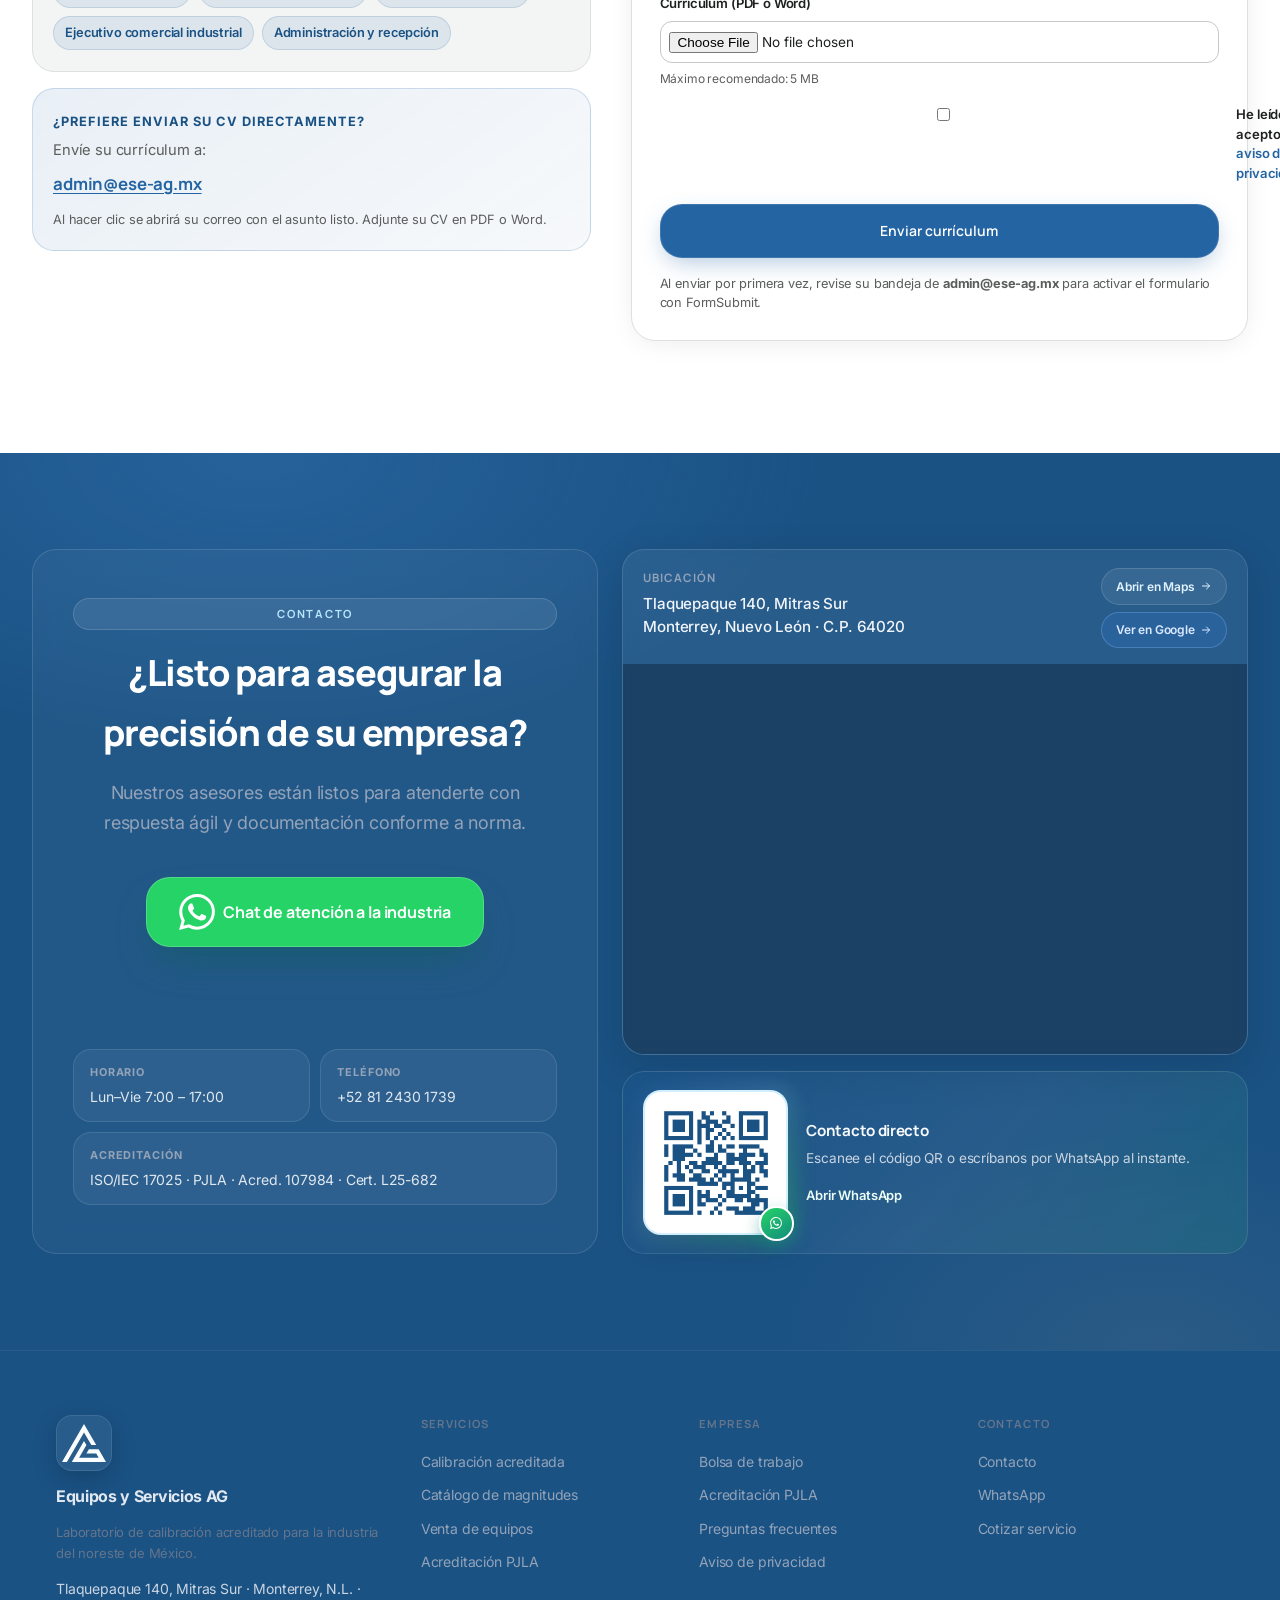
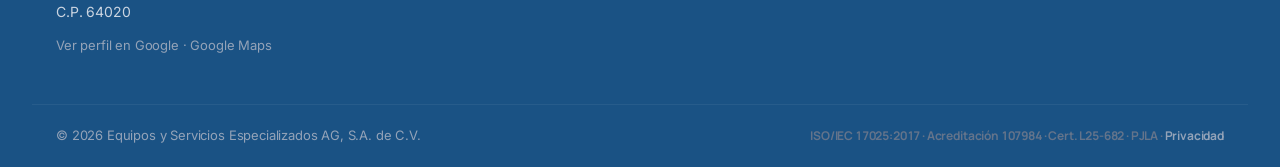
==== commit 125205fe: "v" ====
--- a/index.html
+++ b/index.html
@@ -4,25 +4,26 @@
     <meta charset="UTF-8">
     <meta name="viewport" content="width=device-width, initial-scale=1.0">
     <title>Equipos y Servicios AG | Metrología Corporativa y Calibración</title>
-    <meta name="description" content="Laboratorio de calibración acreditado ISO/IEC 17025 en Monterrey. Calibración dimensional, presión y temperatura, venta de equipos y portal certificados digitales.">
+    <meta name="description" content="Laboratorio de calibración acreditado ISO/IEC 17025 en Monterrey. Calibración dimensional, eléctrica, termodinámica, venta de equipos y asesoría metrológica.">
     <meta name="keywords" content="calibración, metrología, laboratorio, Monterrey, ISO 17025, instrumentos de medición">
     <meta name="author" content="Equipos y Servicios Especializados AG, S.A. de C.V.">
     <meta name="robots" content="index, follow">
-    <!-- Canonical: reemplace YOUR_DOMAIN por su dominio de producción -->
-    <!-- <link rel="canonical" href="https://YOUR_DOMAIN/"> -->
+    <link rel="canonical" href="https://ese-ag.mx/">
 
     <meta property="og:type" content="website">
     <meta property="og:locale" content="es_MX">
     <meta property="og:title" content="Equipos y Servicios AG | Metrología y Calibración Industrial">
-    <meta property="og:description" content="Calibración con trazabilidad internacional, venta de equipos. Monterrey y zona metropolitana.">
-    <meta property="og:url" content="https://YOUR_DOMAIN/">
+    <meta property="og:description" content="Calibración acreditada ISO/IEC 17025 en Monterrey. Trazabilidad internacional, 8 magnitudes y asesoría técnica especializada.">
+    <meta property="og:url" content="https://ese-ag.mx/">
     <meta property="og:site_name" content="Equipos y Servicios AG">
-    <meta property="og:image" content="https://YOUR_DOMAIN/assets/logo/reduccion-color.svg">
-
-    <meta name="twitter:card" content="summary">
+    <meta property="og:image" content="https://ese-ag.mx/assets/og-image.svg">
+    <meta property="og:image:width" content="1200">
+    <meta property="og:image:height" content="630">
+
+    <meta name="twitter:card" content="summary_large_image">
     <meta name="twitter:title" content="Equipos y Servicios AG | Metrología Corporativa">
-    <meta name="twitter:description" content="Laboratorio acreditado ISO/IEC 17025. Calibración, equipos de medición y portal digital para la industria.">
-    <meta name="twitter:image" content="https://YOUR_DOMAIN/assets/logo/reduccion-color.svg">
+    <meta name="twitter:description" content="Laboratorio acreditado ISO/IEC 17025. Calibración, equipos de medición y asesoría para la industria.">
+    <meta name="twitter:image" content="https://ese-ag.mx/assets/og-image.svg">
 
     <link rel="icon" href="favicon.svg" type="image/svg+xml">
     <link rel="preconnect" href="https://fonts.googleapis.com">
@@ -133,19 +134,28 @@
         }
     </style>
 
-    <!-- Configuración de acreditación (también en main.js): PJLA_SITIO_URL, ACREDITACION_PDF_URL -->
+    <!-- Configuración central en main.js: SITE_URL, WHATSAPP_NUMBER, CAREERS_EMAIL, PJLA_SITIO_URL, ACREDITACION_PDF_URL -->
 
     <script type="application/ld+json">
     {
       "@context": "https://schema.org",
-      "@type": "ProfessionalService",
+      "@type": ["ProfessionalService", "LocalBusiness"],
       "name": "Equipos y Servicios Especializados AG, S.A. de C.V.",
-      "alternateName": "Equipos y Servicios AG",
-      "description": "Laboratorio de calibración y metrología industrial acreditado bajo ISO/IEC 17025:2017. Calibración dimensional, presión y temperatura, venta de equipos.",
-      "url": "https://YOUR_DOMAIN/",
+      "alternateName": ["Equipos y Servicios AG", "Equipos y Servicios Especializados AG"],
+      "description": "Laboratorio de calibración y metrología industrial acreditado bajo ISO/IEC 17025:2017. Calibración dimensional, eléctrica, termodinámica, venta de equipos y asesoría metrológica.",
+      "url": "https://ese-ag.mx/",
       "telephone": "+52-81-2430-1739",
-      "image": "https://YOUR_DOMAIN/assets/logo/reduccion-color.svg",
+      "email": "admin@ese-ag.mx",
+      "image": "https://ese-ag.mx/assets/og-image.svg",
       "priceRange": "$$",
+      "identifier": {
+        "@type": "PropertyValue",
+        "name": "Acreditación PJLA",
+        "value": "107984"
+      },
+      "sameAs": [
+        "https://www.google.com/maps/search/?api=1&query=Equipos+y+Servicios+Especializados+AG,+Tlaquepaque+140,+Mitras+Sur,+Monterrey,+Nuevo+Le%C3%B3n"
+      ],
       "areaServed": [
         { "@type": "City", "name": "Monterrey" },
         { "@type": "City", "name": "García" },
@@ -153,15 +163,23 @@
       ],
       "address": {
         "@type": "PostalAddress",
+        "streetAddress": "Tlaquepaque 140",
+        "addressNeighborhood": "Mitras Sur",
         "addressLocality": "Monterrey",
         "addressRegion": "Nuevo León",
+        "postalCode": "64020",
         "addressCountry": "MX"
+      },
+      "geo": {
+        "@type": "GeoCoordinates",
+        "latitude": 25.7092,
+        "longitude": -100.3715
       },
       "openingHoursSpecification": [{
         "@type": "OpeningHoursSpecification",
         "dayOfWeek": ["Monday", "Tuesday", "Wednesday", "Thursday", "Friday"],
-        "opens": "08:00",
-        "closes": "18:00"
+        "opens": "07:00",
+        "closes": "17:00"
       }],
       "hasOfferCatalog": {
         "@type": "OfferCatalog",
@@ -204,17 +222,19 @@
         <div class="top-bar__inner">
             <span class="top-bar__badge">Procesos bajo ISO/IEC 17025:2017</span>
             <div class="top-bar__meta">
-                <a href="tel:+528124301739">+52 81 2430 1739</a>
+                <a href="#contacto">Contacto</a>
                 <a href="#" data-whatsapp>WhatsApp</a>
-                <span class="top-bar__location">Monterrey, García y área metropolitana</span>
+                <span class="top-bar__location">Tlaquepaque 140, Mitras Sur · Monterrey, N.L.</span>
             </div>
         </div>
     </div>
 
     <nav class="site-nav" aria-label="Principal">
         <div class="site-nav__inner">
-            <a href="#inicio" class="brand">
-                <img src="assets/logo/isologo-color.svg" alt="Logo Equipos y Servicios AG" class="brand__logo" width="44" height="44" loading="eager">
+            <a href="#inicio" class="brand" aria-label="Equipos y Servicios AG — Inicio">
+                <span class="brand__mark" aria-hidden="true">
+                    <img src="assets/logo/isologo-color.svg" alt="" class="brand__logo" width="56" height="56" loading="eager">
+                </span>
                 <span class="brand__text">
                     <span class="brand__name">Equipos y Servicios <span>AG</span></span>
                     <span class="brand__legal">S.A. DE C.V.</span>
@@ -306,14 +326,14 @@
                             </div>
                             <div class="hero-stats__row">
                                 <dt>Cobertura</dt>
-                                <dd>Monterrey y zona metro</dd>
+                                <dd>Mitras Sur, Monterrey</dd>
                             </div>
                         </dl>
                     </div>
-                    <div class="hero-cert" aria-label="Certificado PJLA L25-682">
+                    <div class="hero-cert" aria-label="Acreditación PJLA 107984">
                         <span class="hero-cert__ring" aria-hidden="true"></span>
-                        <span class="hero-cert__code">L25-682</span>
-                        <span class="hero-cert__label">Acreditación PJLA · ISO/IEC 17025</span>
+                        <span class="hero-cert__code">107984</span>
+                        <span class="hero-cert__label">Acreditación PJLA · Cert. L25-682</span>
                     </div>
                 </aside>
             </div>
@@ -325,13 +345,13 @@
                 <div class="trust-bar__brands-inner">
                     <div class="trust-bar__brands-track">
                     <div class="brand-chip">
-                        <img src="assets/brands/mitutoyo.png" alt="Mitutoyo" class="brand-chip__logo brand-chip__logo--mitutoyo" width="148" height="40" loading="lazy" decoding="async">
+                        <img src="assets/brands/mitutoyo.svg" alt="Mitutoyo" class="brand-chip__logo brand-chip__logo--mitutoyo" width="148" height="40" loading="lazy" decoding="async">
                     </div>
                     <div class="brand-chip">
-                        <img src="assets/brands/fluke.png" alt="Fluke" class="brand-chip__logo brand-chip__logo--fluke" width="120" height="36" loading="lazy" decoding="async">
+                        <img src="assets/brands/fluke.svg" alt="Fluke" class="brand-chip__logo brand-chip__logo--fluke" width="120" height="36" loading="lazy" decoding="async">
                     </div>
                     <div class="brand-chip">
-                        <img src="assets/brands/snap-on.png" alt="Snap-on" class="brand-chip__logo brand-chip__logo--snapon" width="132" height="36" loading="lazy" decoding="async">
+                        <img src="assets/brands/snap-on.svg" alt="Snap-on" class="brand-chip__logo brand-chip__logo--snapon" width="132" height="36" loading="lazy" decoding="async">
                     </div>
                     <div class="brand-chip">
                         <img src="assets/brands/vision.svg" alt="Vision Engineering" class="brand-chip__logo brand-chip__logo--vision" width="110" height="28" loading="lazy" decoding="async">
@@ -339,13 +359,13 @@
                 </div>
                 <div class="trust-bar__brands-track" aria-hidden="true">
                     <div class="brand-chip">
-                        <img src="assets/brands/mitutoyo.png" alt="" class="brand-chip__logo brand-chip__logo--mitutoyo" width="148" height="40" loading="lazy" decoding="async">
+                        <img src="assets/brands/mitutoyo.svg" alt="" class="brand-chip__logo brand-chip__logo--mitutoyo" width="148" height="40" loading="lazy" decoding="async">
                     </div>
                     <div class="brand-chip">
-                        <img src="assets/brands/fluke.png" alt="" class="brand-chip__logo brand-chip__logo--fluke" width="120" height="36" loading="lazy" decoding="async">
+                        <img src="assets/brands/fluke.svg" alt="" class="brand-chip__logo brand-chip__logo--fluke" width="120" height="36" loading="lazy" decoding="async">
                     </div>
                     <div class="brand-chip">
-                        <img src="assets/brands/snap-on.png" alt="" class="brand-chip__logo brand-chip__logo--snapon" width="132" height="36" loading="lazy" decoding="async">
+                        <img src="assets/brands/snap-on.svg" alt="" class="brand-chip__logo brand-chip__logo--snapon" width="132" height="36" loading="lazy" decoding="async">
                     </div>
                     <div class="brand-chip">
                         <img src="assets/brands/vision.svg" alt="" class="brand-chip__logo brand-chip__logo--vision" width="110" height="28" loading="lazy" decoding="async">
@@ -388,7 +408,7 @@
                         <span class="pillar-card__icon" aria-hidden="true">
                             <svg class="icon icon--md"><use href="#icon-scope"/></svg>
                         </span>
-                        <h3 class="pillar-card__title">+15 años de experiencia</h3>
+                        <h3 class="pillar-card__title">+20 años de experiencia</h3>
                         <p class="pillar-card__text">Especialistas en equipos de alta gama para la industria automotriz y manufacturera del noreste de México.</p>
                     </article>
                 </div>
@@ -556,7 +576,7 @@
                     <div class="accredit__visual" aria-hidden="true">
                         <div class="accredit__seal">
                             <span class="accredit__seal-top">PJLA</span>
-                            <span class="accredit__seal-code">L25-682</span>
+                            <span class="accredit__seal-code">107984</span>
                             <span class="accredit__seal-bottom">ISO/IEC 17025:2017</span>
                         </div>
                         <div class="accredit__glow"></div>
@@ -571,14 +591,14 @@
                                 Verificar en sitio PJLA
                                 <svg class="icon icon--sm" aria-hidden="true"><use href="#icon-arrow"/></svg>
                             </a>
-                            <a id="acreditacion-link-pdf" href="[data-uri]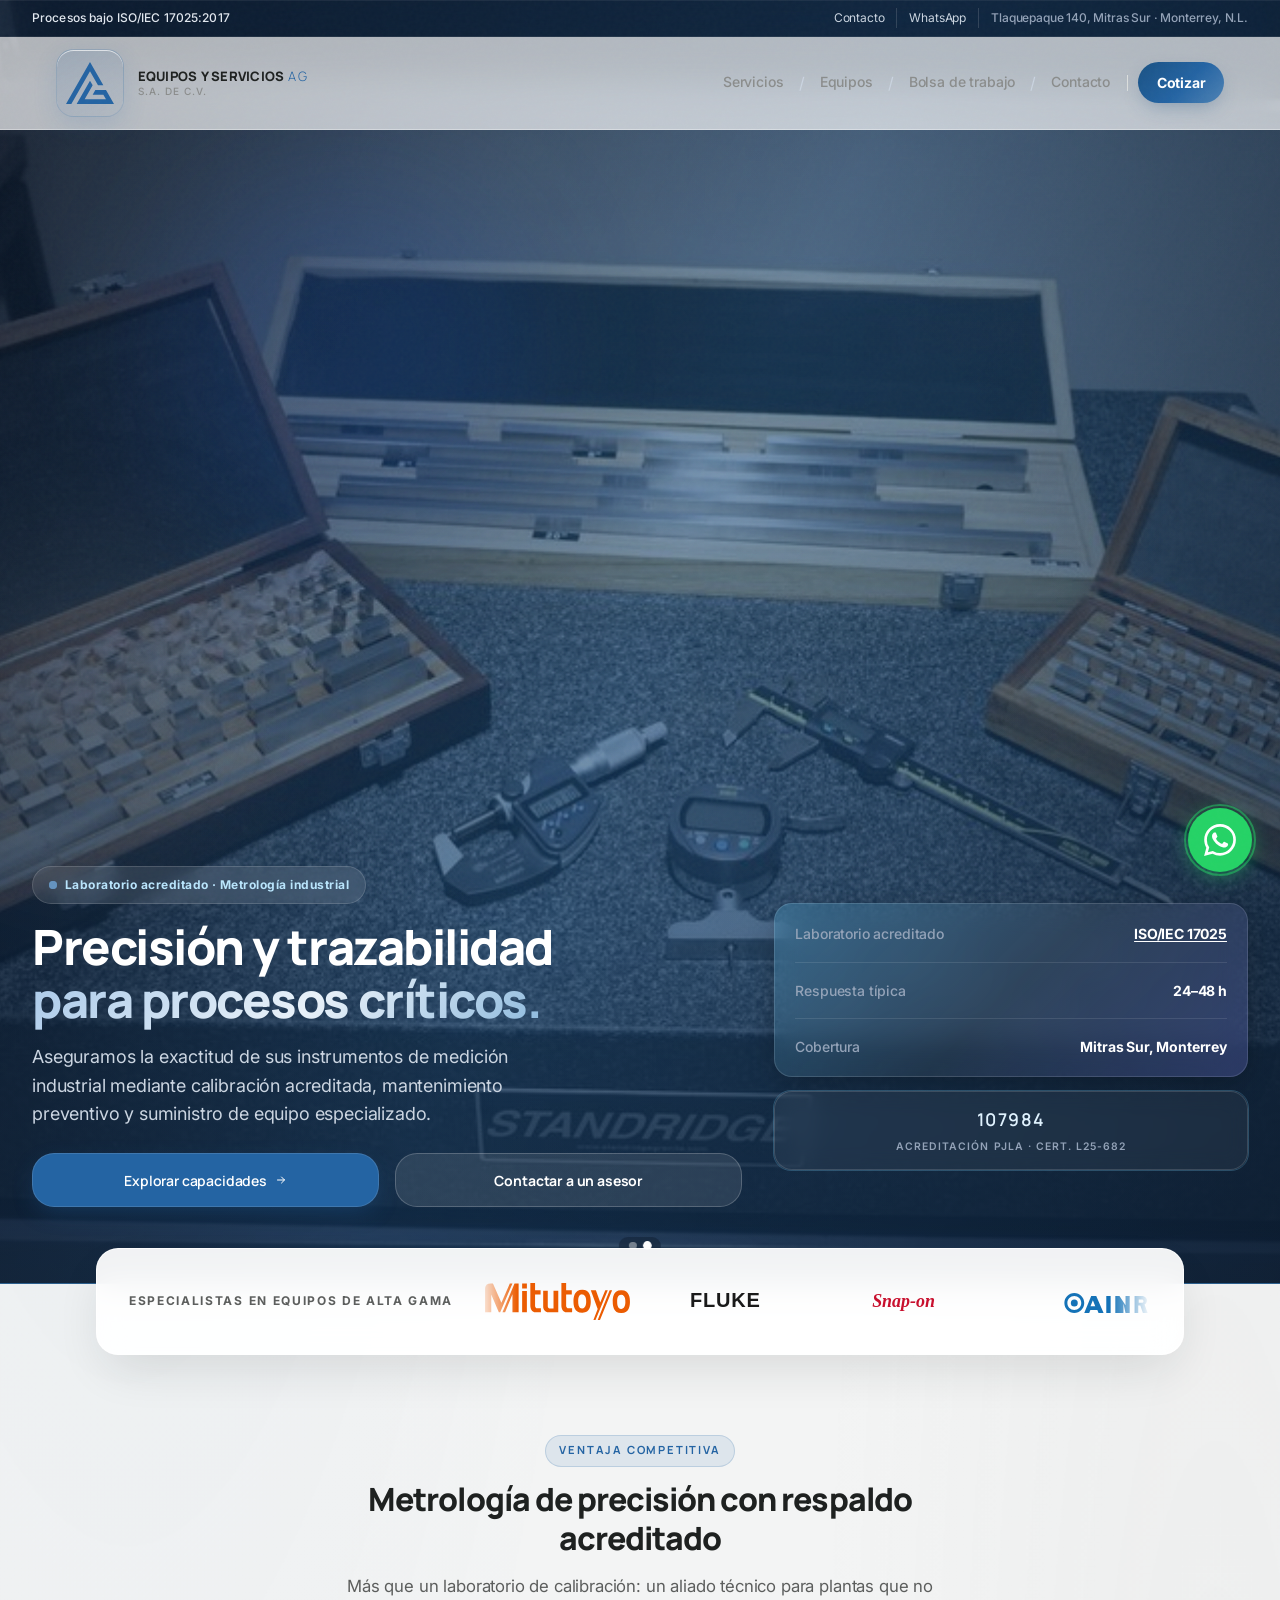
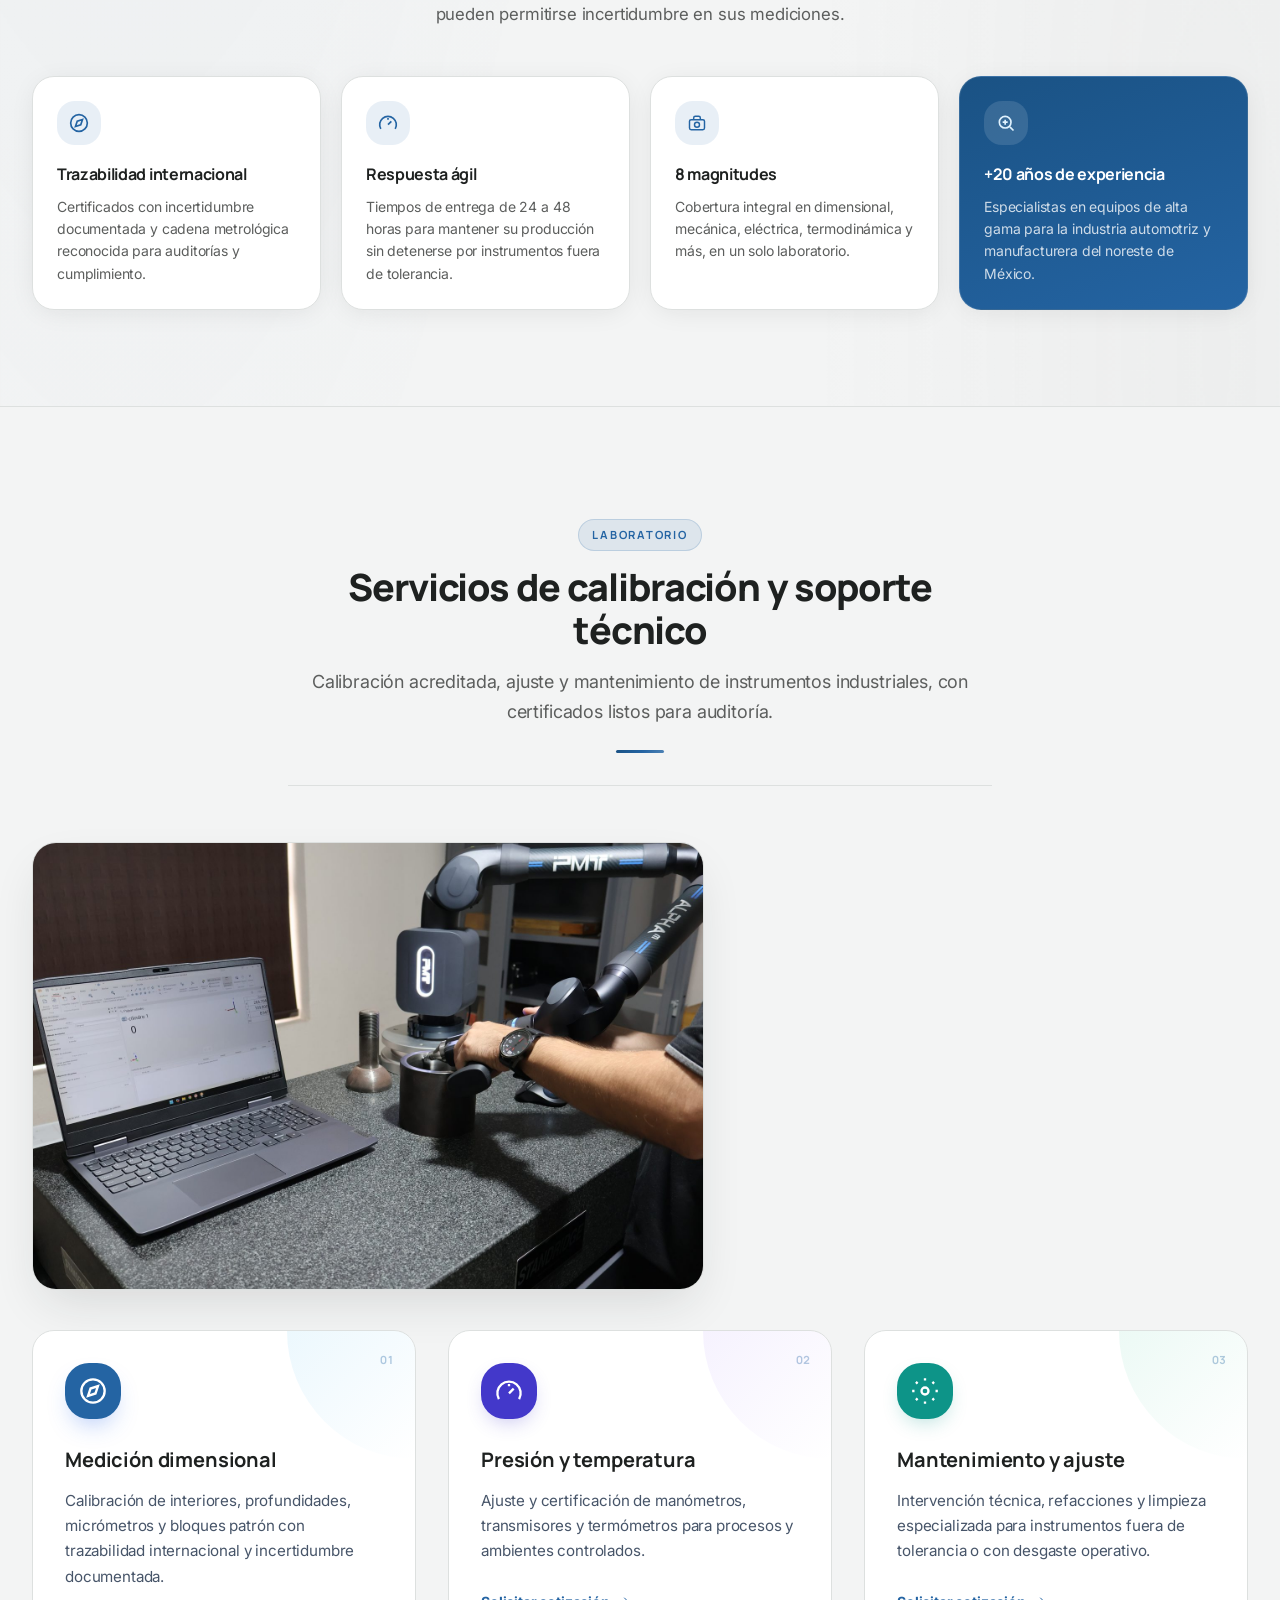
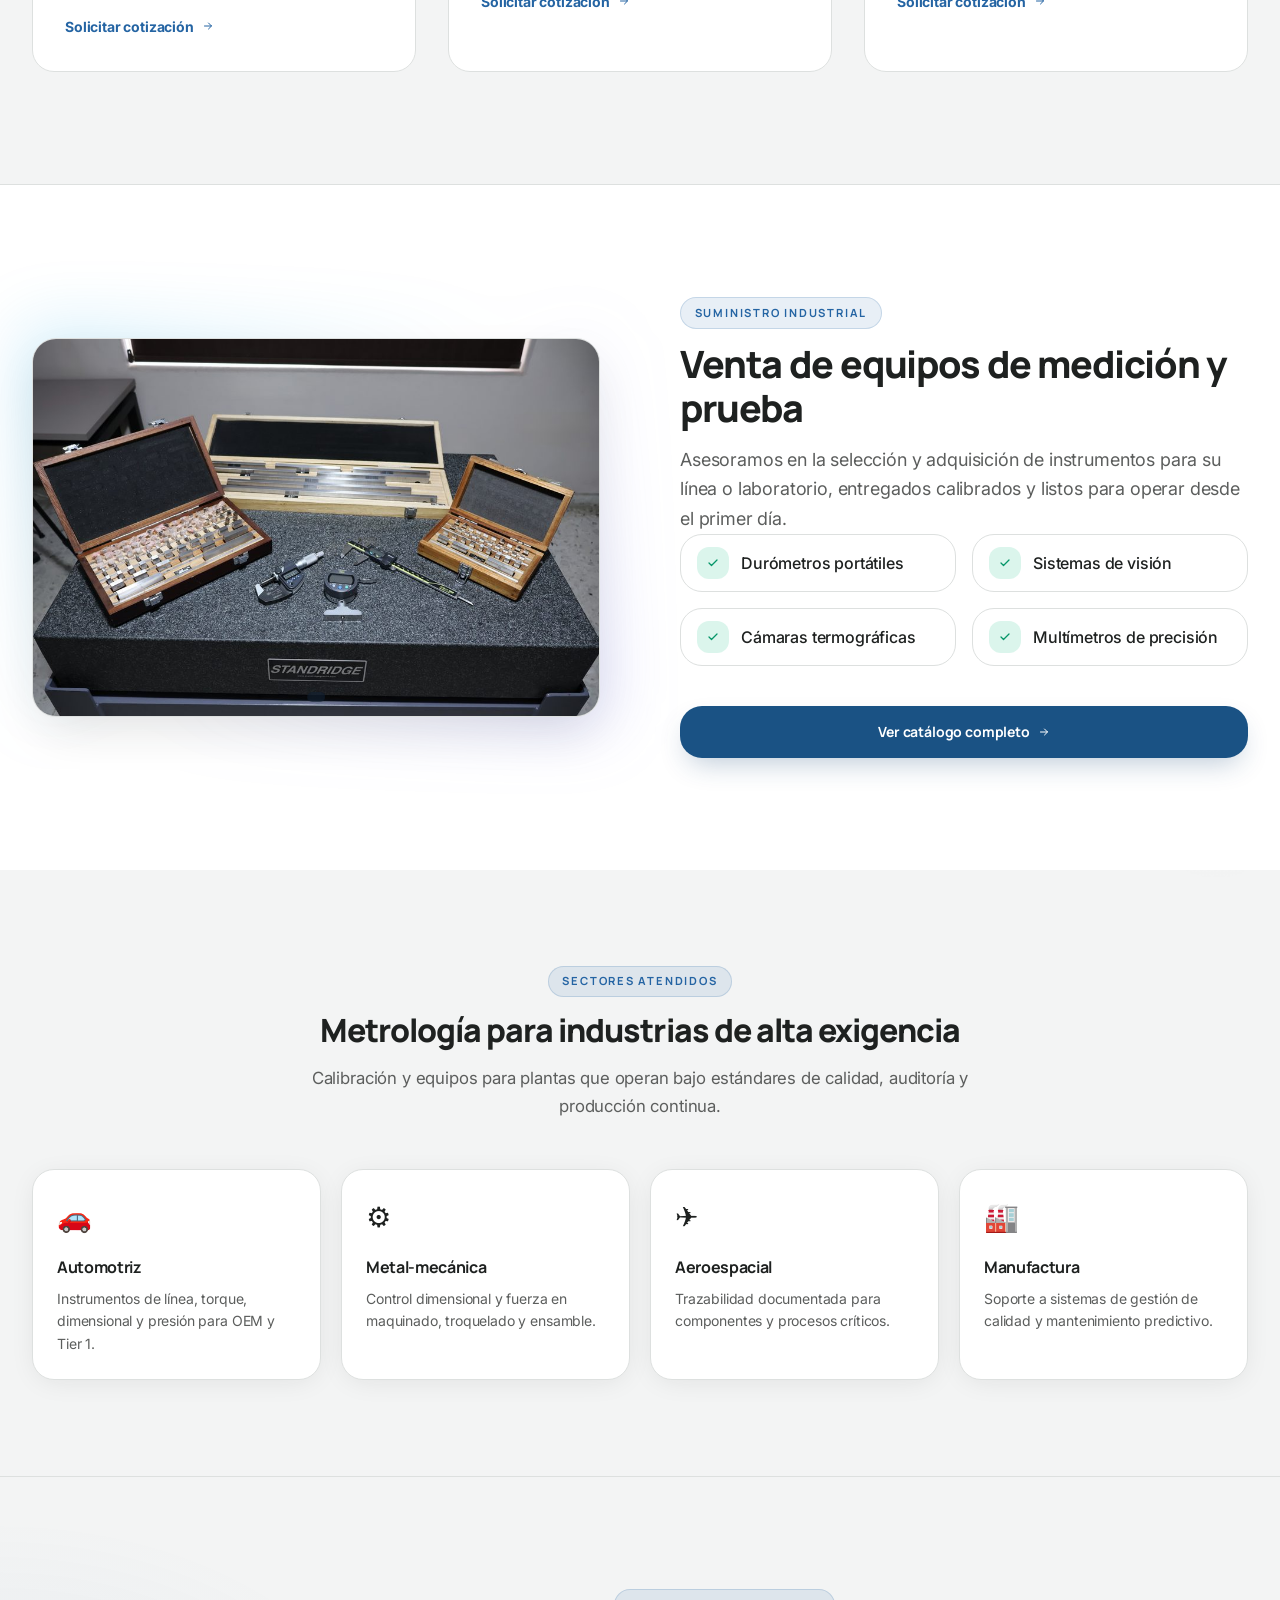
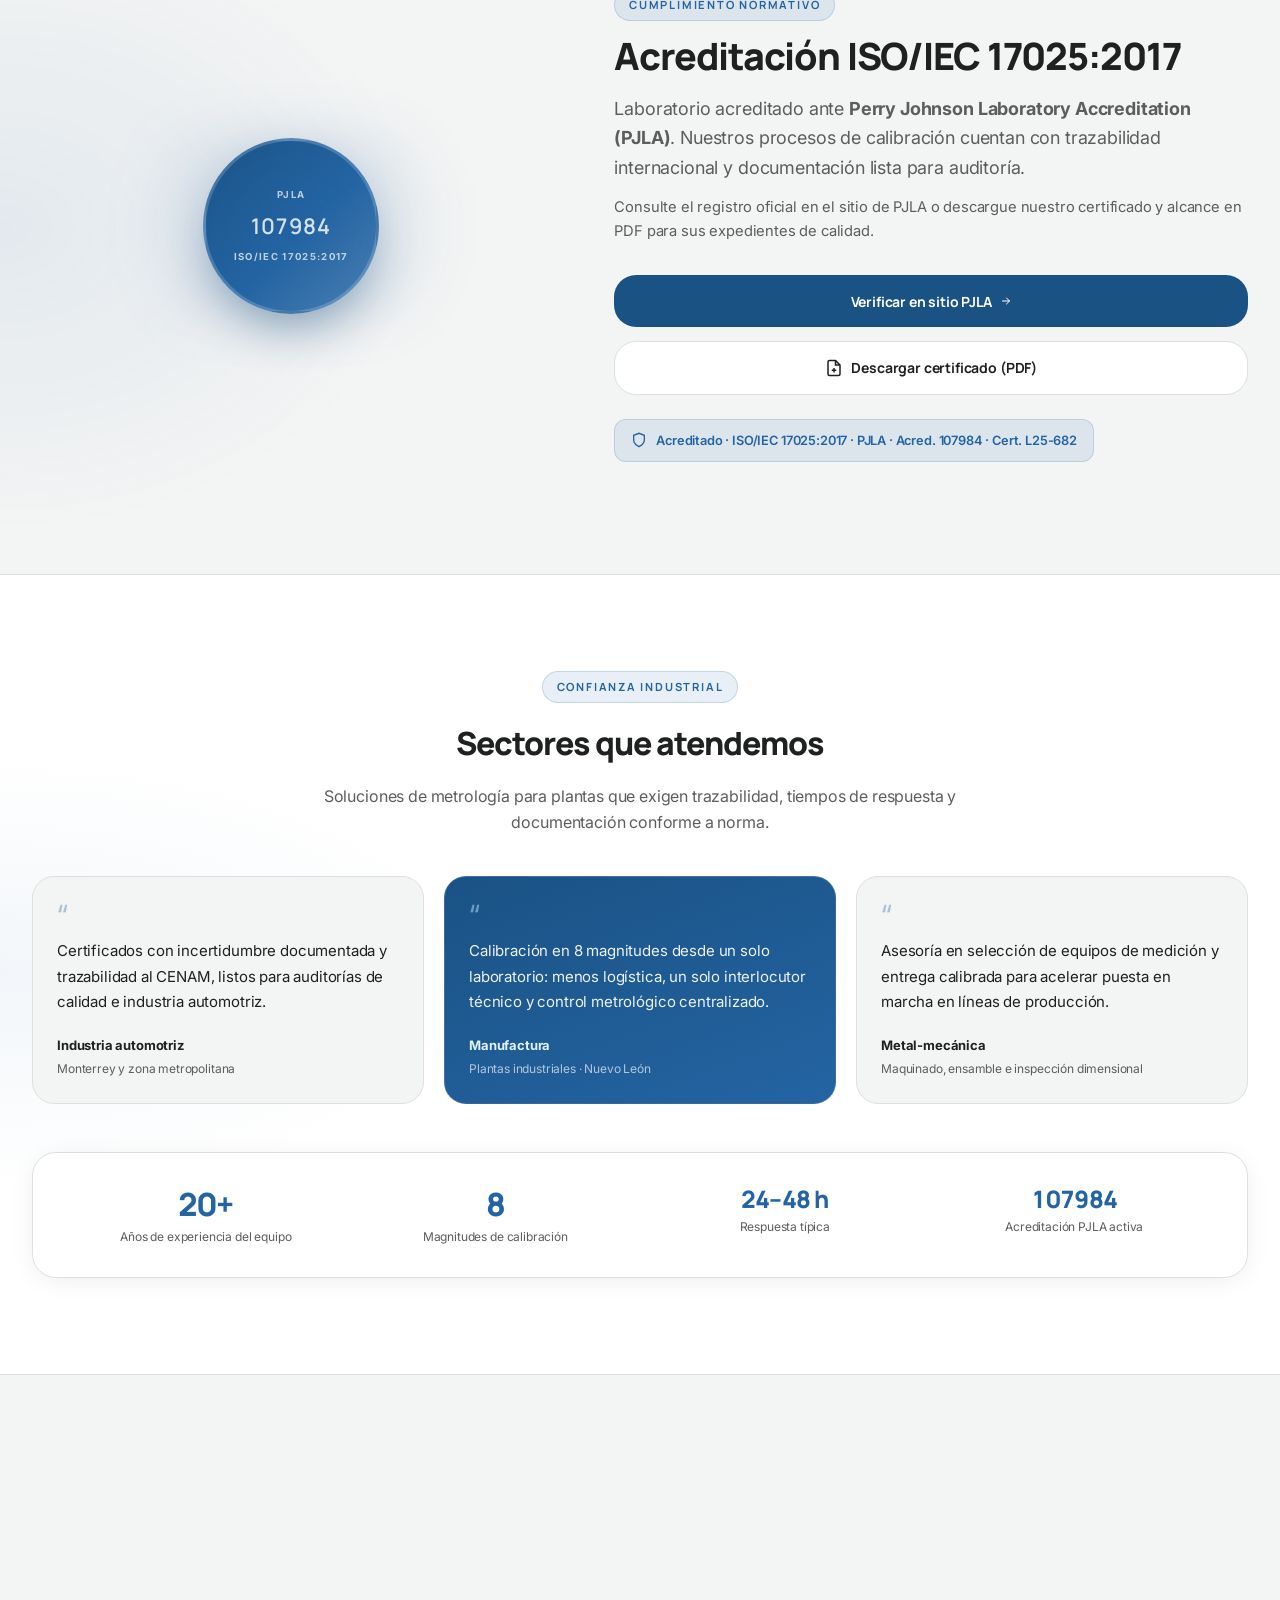
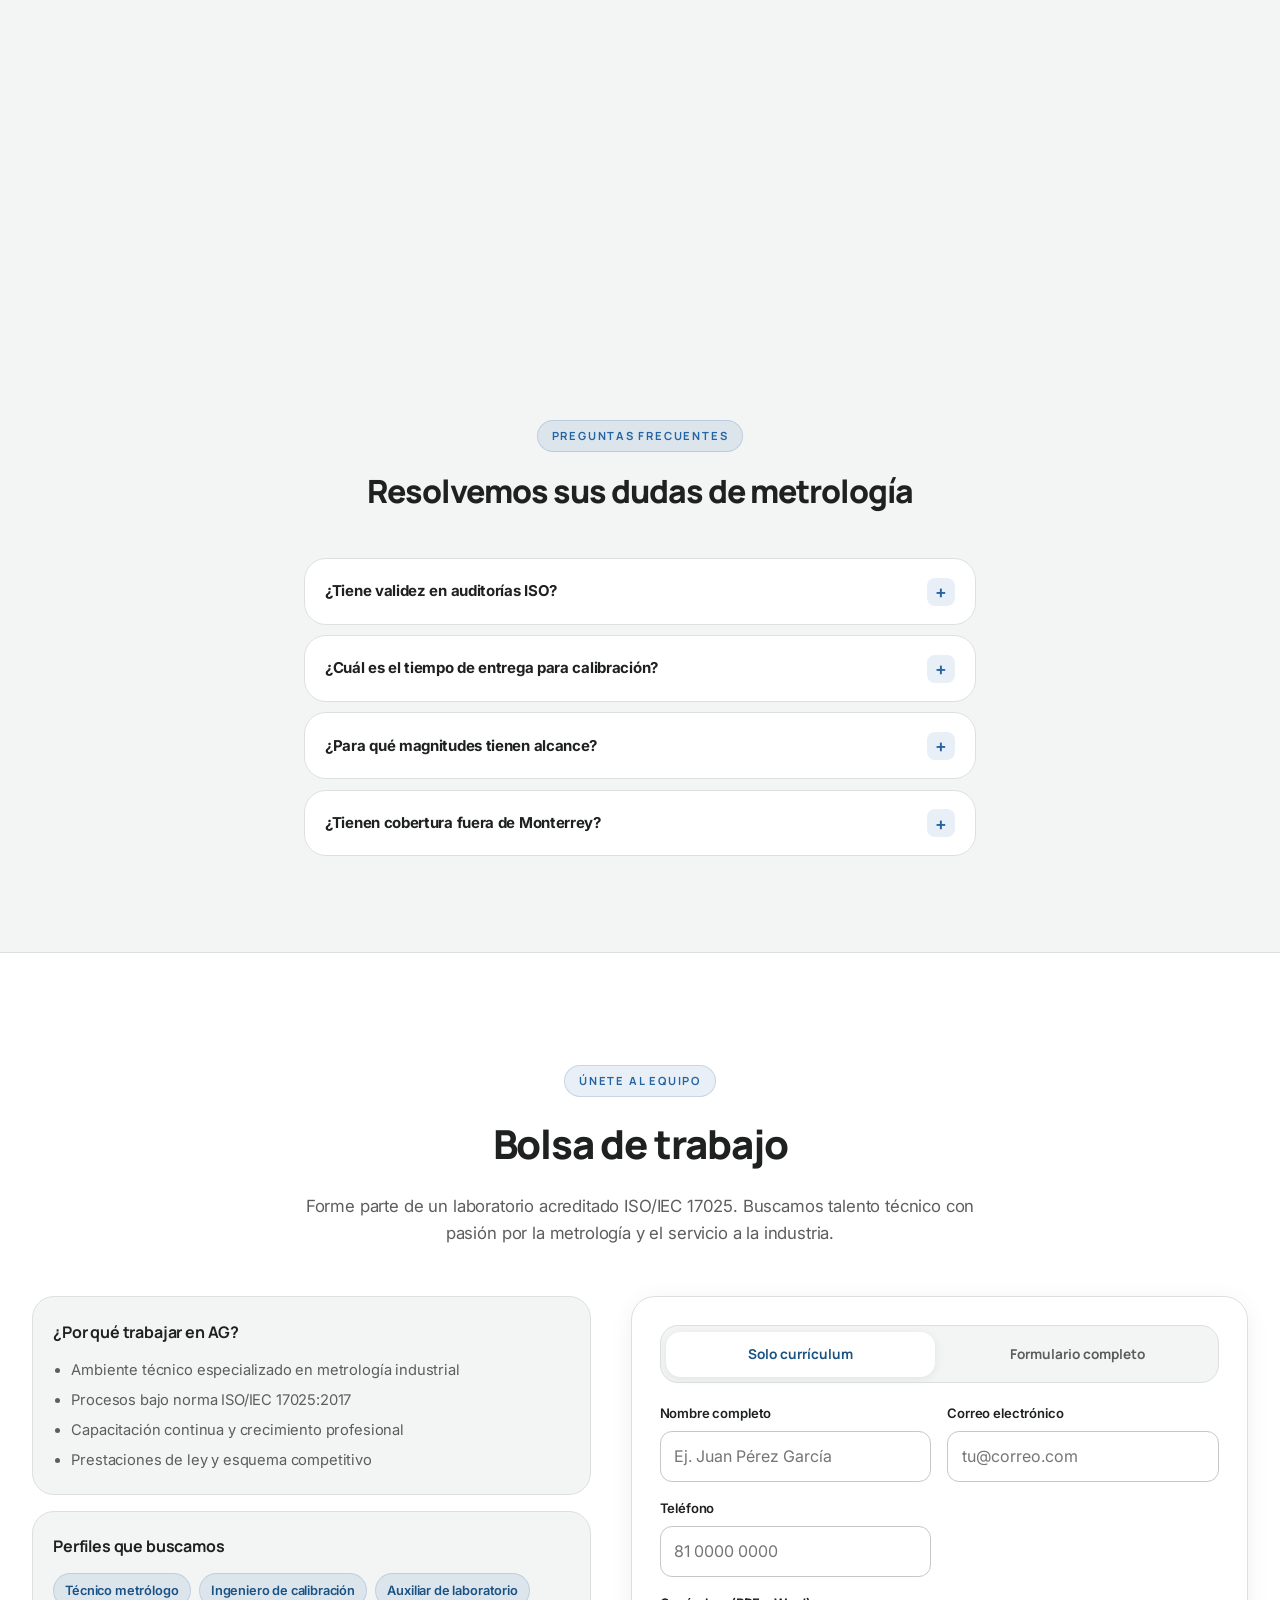
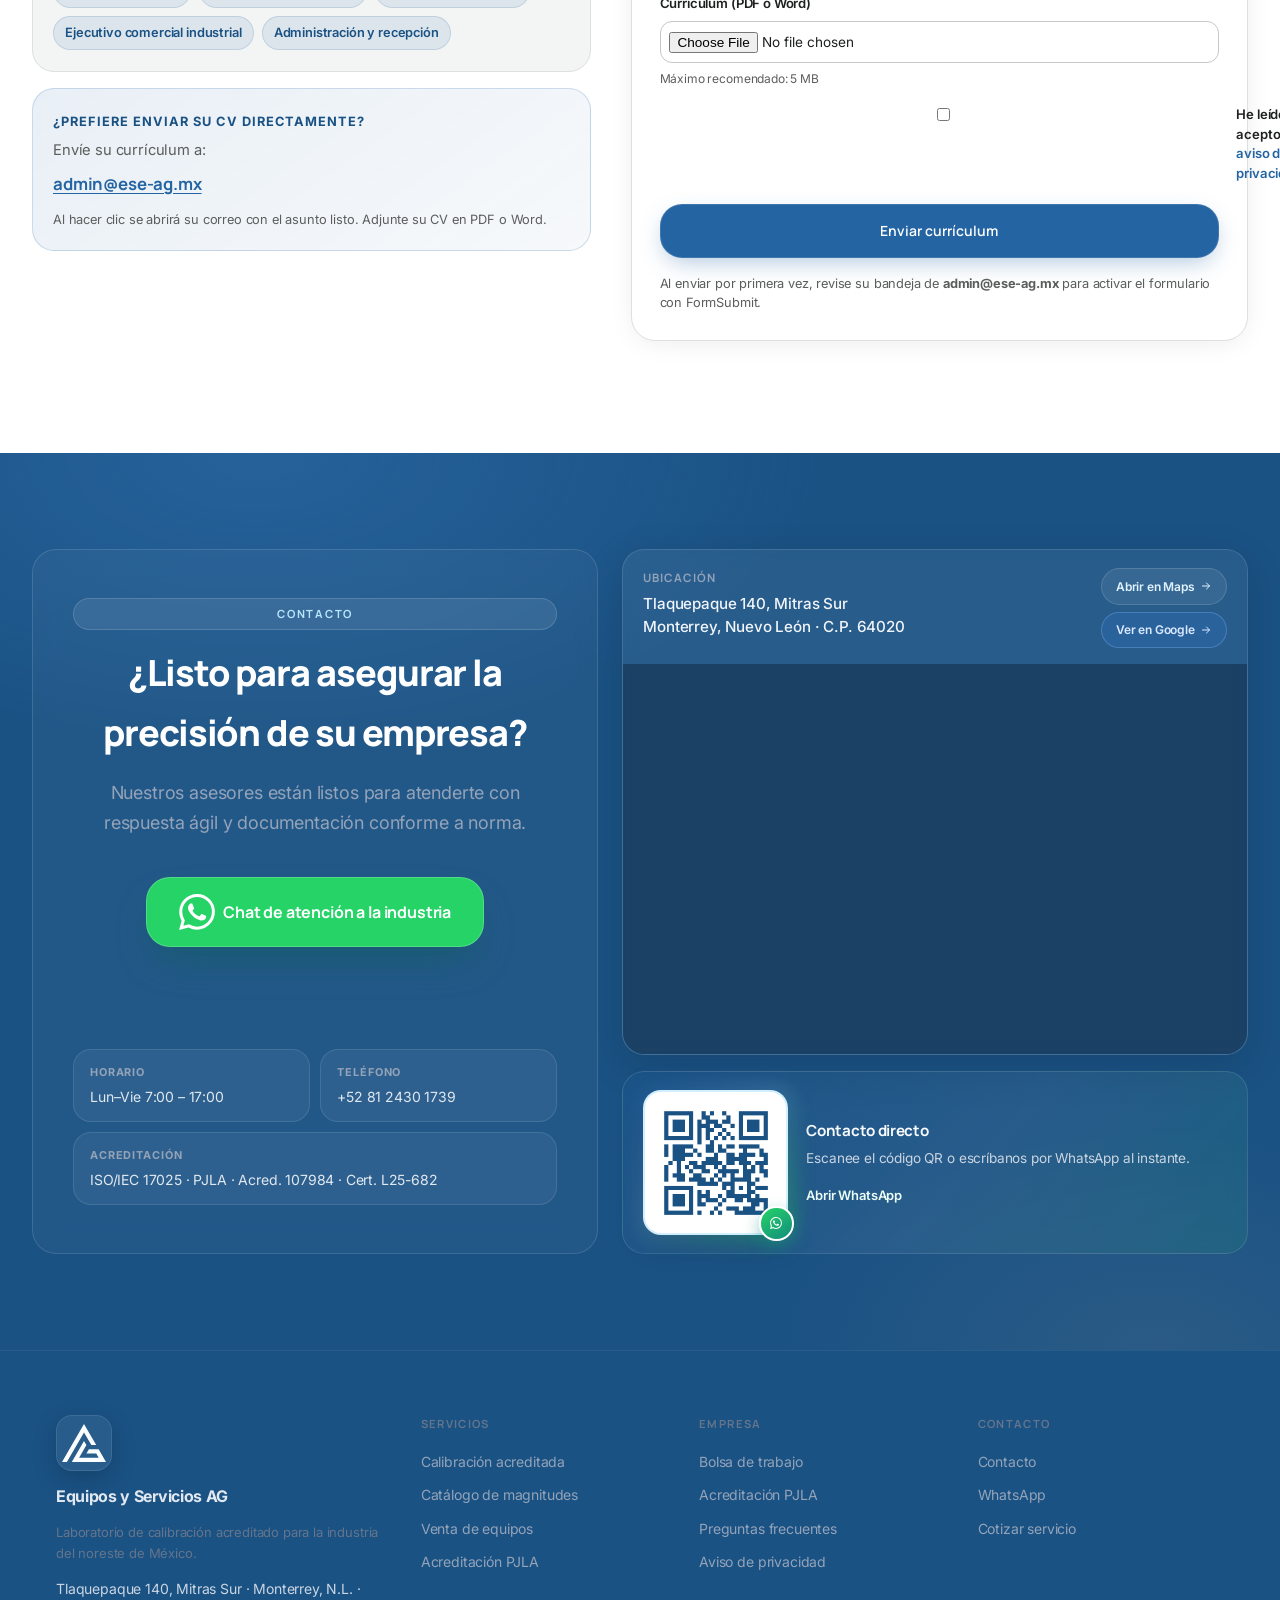
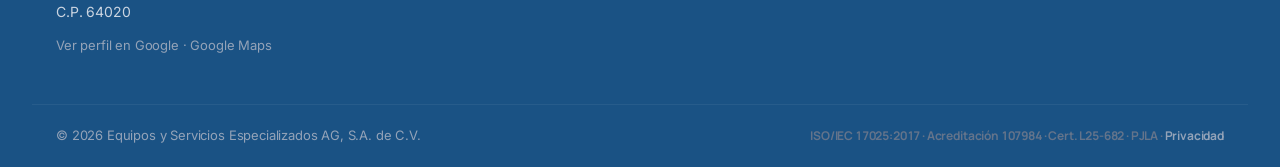
==== commit 24266c59: "Actualizar sitio responsive y contenido" ====
--- a/index.html
+++ b/index.html
@@ -2,7 +2,7 @@
 <html lang="es" style="scroll-behavior:smooth">
 <head>
     <meta charset="UTF-8">
-    <meta name="viewport" content="width=device-width, initial-scale=1.0">
+    <meta name="viewport" content="width=device-width, initial-scale=1.0, viewport-fit=cover">
     <title>Equipos y Servicios AG | Metrología Corporativa y Calibración</title>
     <meta name="description" content="Laboratorio de calibración acreditado ISO/IEC 17025 en Monterrey. Calibración dimensional, eléctrica, termodinámica, venta de equipos y asesoría metrológica.">
     <meta name="keywords" content="calibración, metrología, laboratorio, Monterrey, ISO 17025, instrumentos de medición">
--- a/styles.css
+++ b/styles.css
@@ -46,10 +46,15 @@
 
 html {
   scroll-behavior: smooth;
+  width: 100%;
+  -webkit-text-size-adjust: 100%;
+  text-size-adjust: 100%;
 }
 
 body {
   margin: 0;
+  width: 100%;
+  min-width: 0;
   font-family: var(--font-body);
   font-size: 1rem;
   line-height: 1.65;
@@ -134,6 +139,14 @@
 }
 
 /* —— Cabecera fija —— */
+.site-header,
+.top-bar,
+.site-nav,
+.hero {
+  width: 100%;
+  max-width: 100%;
+}
+
 .site-header {
   position: fixed;
   top: 0;
@@ -284,8 +297,13 @@
 
 @media (min-width: 640px) {
   .site-nav__inner {
+    padding: 0.75rem 1.5rem;
+  }
+}
+
+@media (min-width: 1024px) {
+  .site-nav__inner {
     flex-wrap: nowrap;
-    padding: 0.75rem 1.5rem;
   }
 }
 
@@ -1126,7 +1144,7 @@
   gap: 1.75rem;
 }
 
-@media (min-width: 768px) {
+@media (min-width: 1024px) {
   .hero__inner {
     flex-direction: row;
     align-items: center;
@@ -1139,7 +1157,7 @@
   text-align: left;
 }
 
-@media (min-width: 768px) {
+@media (min-width: 1024px) {
   .hero__content {
     width: 60%;
   }
@@ -1275,7 +1293,7 @@
   max-width: 28rem;
 }
 
-@media (min-width: 768px) {
+@media (min-width: 1024px) {
   .hero__aside {
     width: 40%;
     max-width: none;
@@ -1383,16 +1401,18 @@
 @media (min-width: 640px) {
   .trust-bar {
     margin-top: -2.25rem;
-    margin-left: 1rem;
-    margin-right: 1rem;
-  }
-}
-
-@media (min-width: 768px) {
+    margin-left: auto;
+    margin-right: auto;
+    width: calc(100% - 2rem);
+  }
+}
+
+@media (min-width: 1024px) {
   .trust-bar {
     flex-direction: row;
     justify-content: space-between;
     padding: 1.75rem 2rem;
+    width: auto;
   }
 }
 
@@ -1407,7 +1427,7 @@
   max-width: 14rem;
 }
 
-@media (min-width: 768px) {
+@media (min-width: 1024px) {
   .trust-bar__label {
     text-align: left;
     max-width: none;
@@ -4713,39 +4733,21 @@
   line-height: 1.65;
 }
 
-/* —— Móvil: correcciones de layout —— */
-@media (max-width: 639px) {
+/* —— Tablet y móvil: correcciones de layout —— */
+@media (max-width: 1023px) {
   html,
   body {
     overflow-x: clip;
   }
 
-  .top-bar {
-    padding: 0.45rem 0.75rem;
-    font-size: 0.65rem;
-  }
-
-  .top-bar__badge {
-    text-align: center;
-    line-height: 1.4;
-  }
-
-  .top-bar__meta {
-    flex-direction: column;
-    gap: 0.35rem;
-  }
-
-  .top-bar__meta > * + * {
-    padding-left: 0;
-    border-left: none;
-  }
-
   .site-nav__inner {
-    padding: 0.6rem 1rem;
+    flex-wrap: wrap;
+    padding: 0.65rem 1rem;
   }
 
   .nav-toggle {
     display: inline-flex;
+    margin-left: auto;
   }
 
   .nav-links {
@@ -4789,6 +4791,96 @@
     font-size: 0.875rem;
   }
 
+  .hero__inner {
+    flex-direction: column;
+    align-items: stretch;
+    gap: 1.75rem;
+  }
+
+  .hero__content,
+  .hero__aside {
+    width: 100%;
+    max-width: none;
+  }
+
+  .hero {
+    padding: calc(var(--site-header-h, 5.5rem) + 1.5rem) 1rem 4rem;
+    min-height: auto;
+  }
+
+  .hero__actions {
+    flex-direction: column;
+    align-items: stretch;
+  }
+
+  .hero__actions .btn {
+    width: 100%;
+    justify-content: center;
+  }
+
+  .hero-stats {
+    animation: none;
+  }
+
+  .trust-bar {
+    margin-left: auto;
+    margin-right: auto;
+    width: calc(100% - 2rem);
+    max-width: none;
+  }
+
+  .trust-bar__label {
+    max-width: none;
+  }
+
+  .contact-layout {
+    grid-template-columns: 1fr;
+  }
+
+  .accredit {
+    grid-template-columns: 1fr;
+  }
+
+  .split {
+    flex-direction: column;
+  }
+
+  .split__media,
+  .split__content {
+    width: 100%;
+  }
+
+  .careers__layout {
+    grid-template-columns: 1fr;
+  }
+}
+
+@media (max-width: 639px) {
+  html,
+  body {
+    overflow-x: clip;
+  }
+
+  .top-bar {
+    padding: 0.45rem 0.75rem;
+    font-size: 0.65rem;
+  }
+
+  .top-bar__badge {
+    text-align: center;
+    line-height: 1.4;
+  }
+
+  .top-bar__meta {
+    flex-direction: column;
+    gap: 0.35rem;
+  }
+
+  .top-bar__meta > * + * {
+    padding-left: 0;
+    border-left: none;
+  }
+
   .hero {
     padding: calc(var(--site-header-h, 5rem) + 1.25rem) 1rem 3.5rem;
     min-height: auto;
@@ -4819,7 +4911,6 @@
   }
 
   .hero-stats {
-    animation: none;
     padding: 1.15rem;
   }
 
@@ -4828,11 +4919,10 @@
   }
 
   .trust-bar {
-    margin: -2rem 0.75rem 0;
+    margin: -2rem auto 0;
     padding: 1.15rem 1rem;
     gap: 1rem;
-    width: auto;
-    max-width: calc(100% - 1.5rem);
+    width: calc(100% - 1.5rem);
   }
 
   .trust-bar__label {
